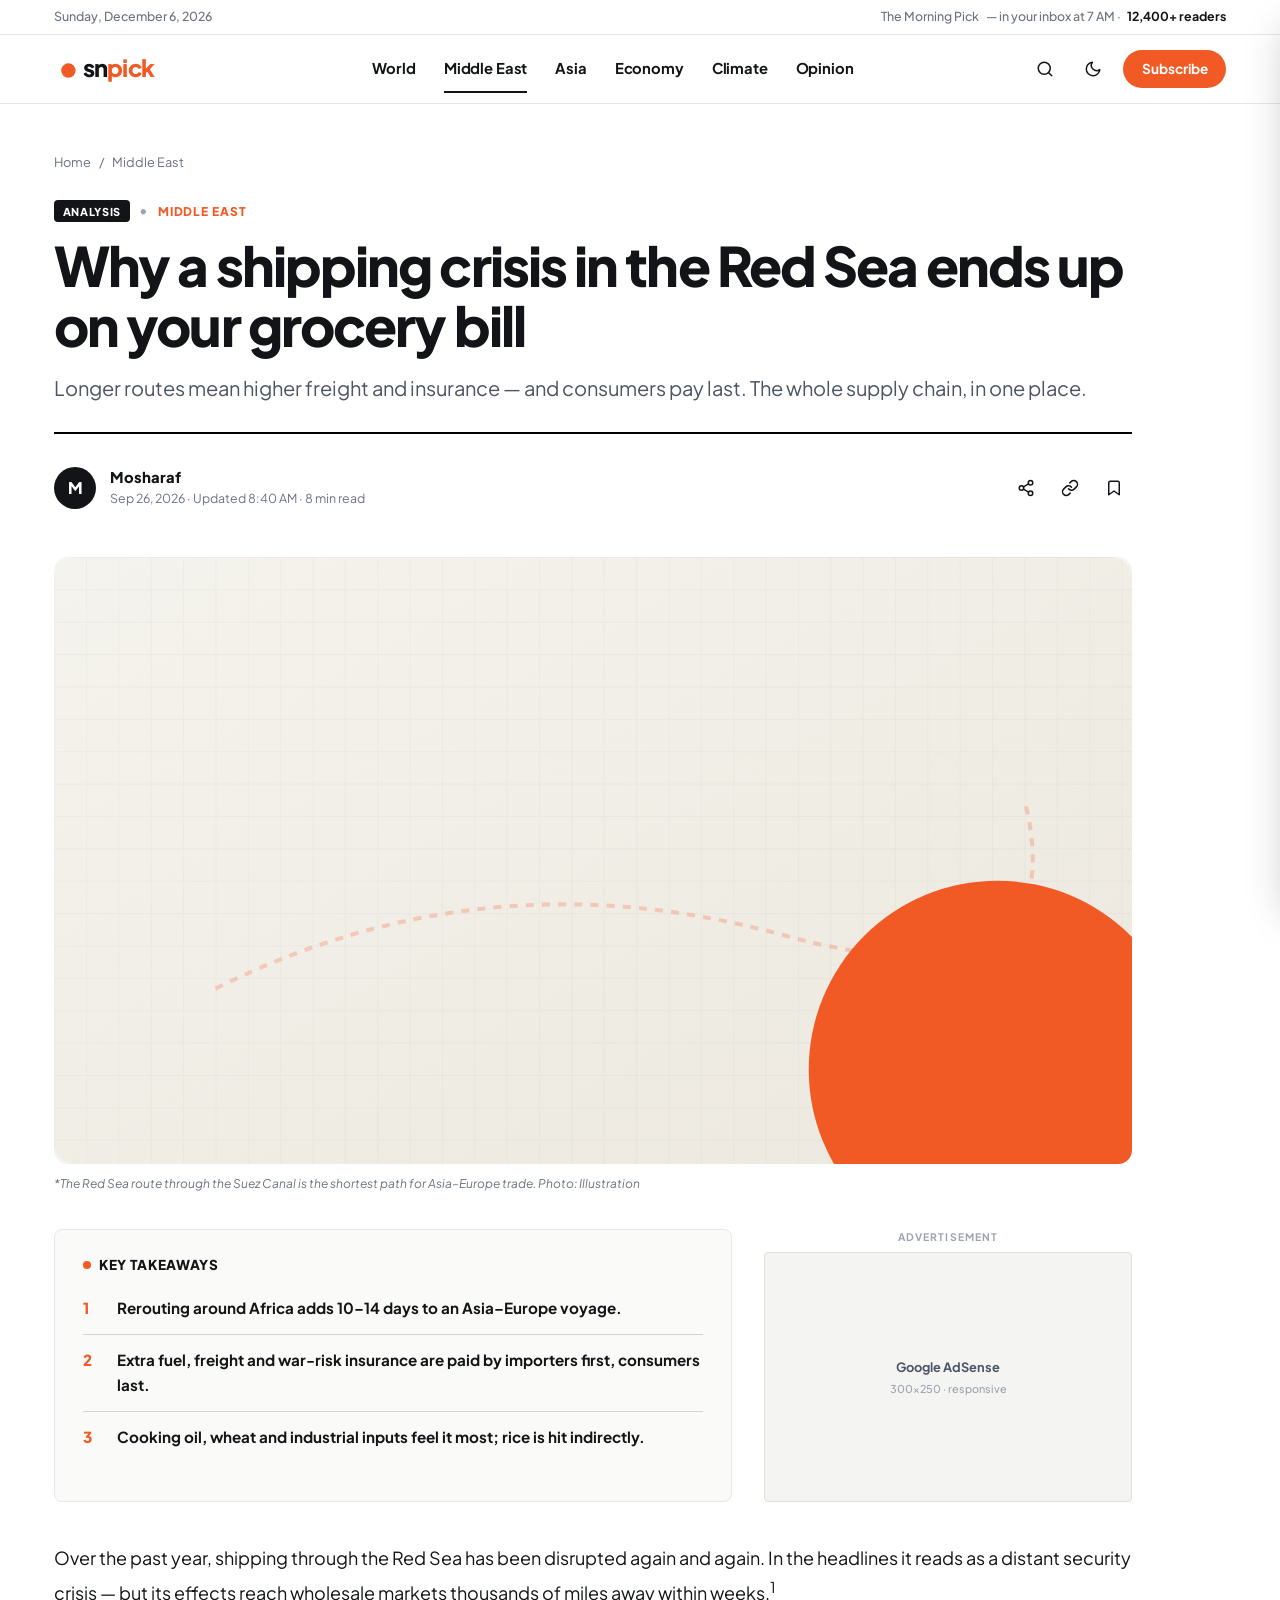
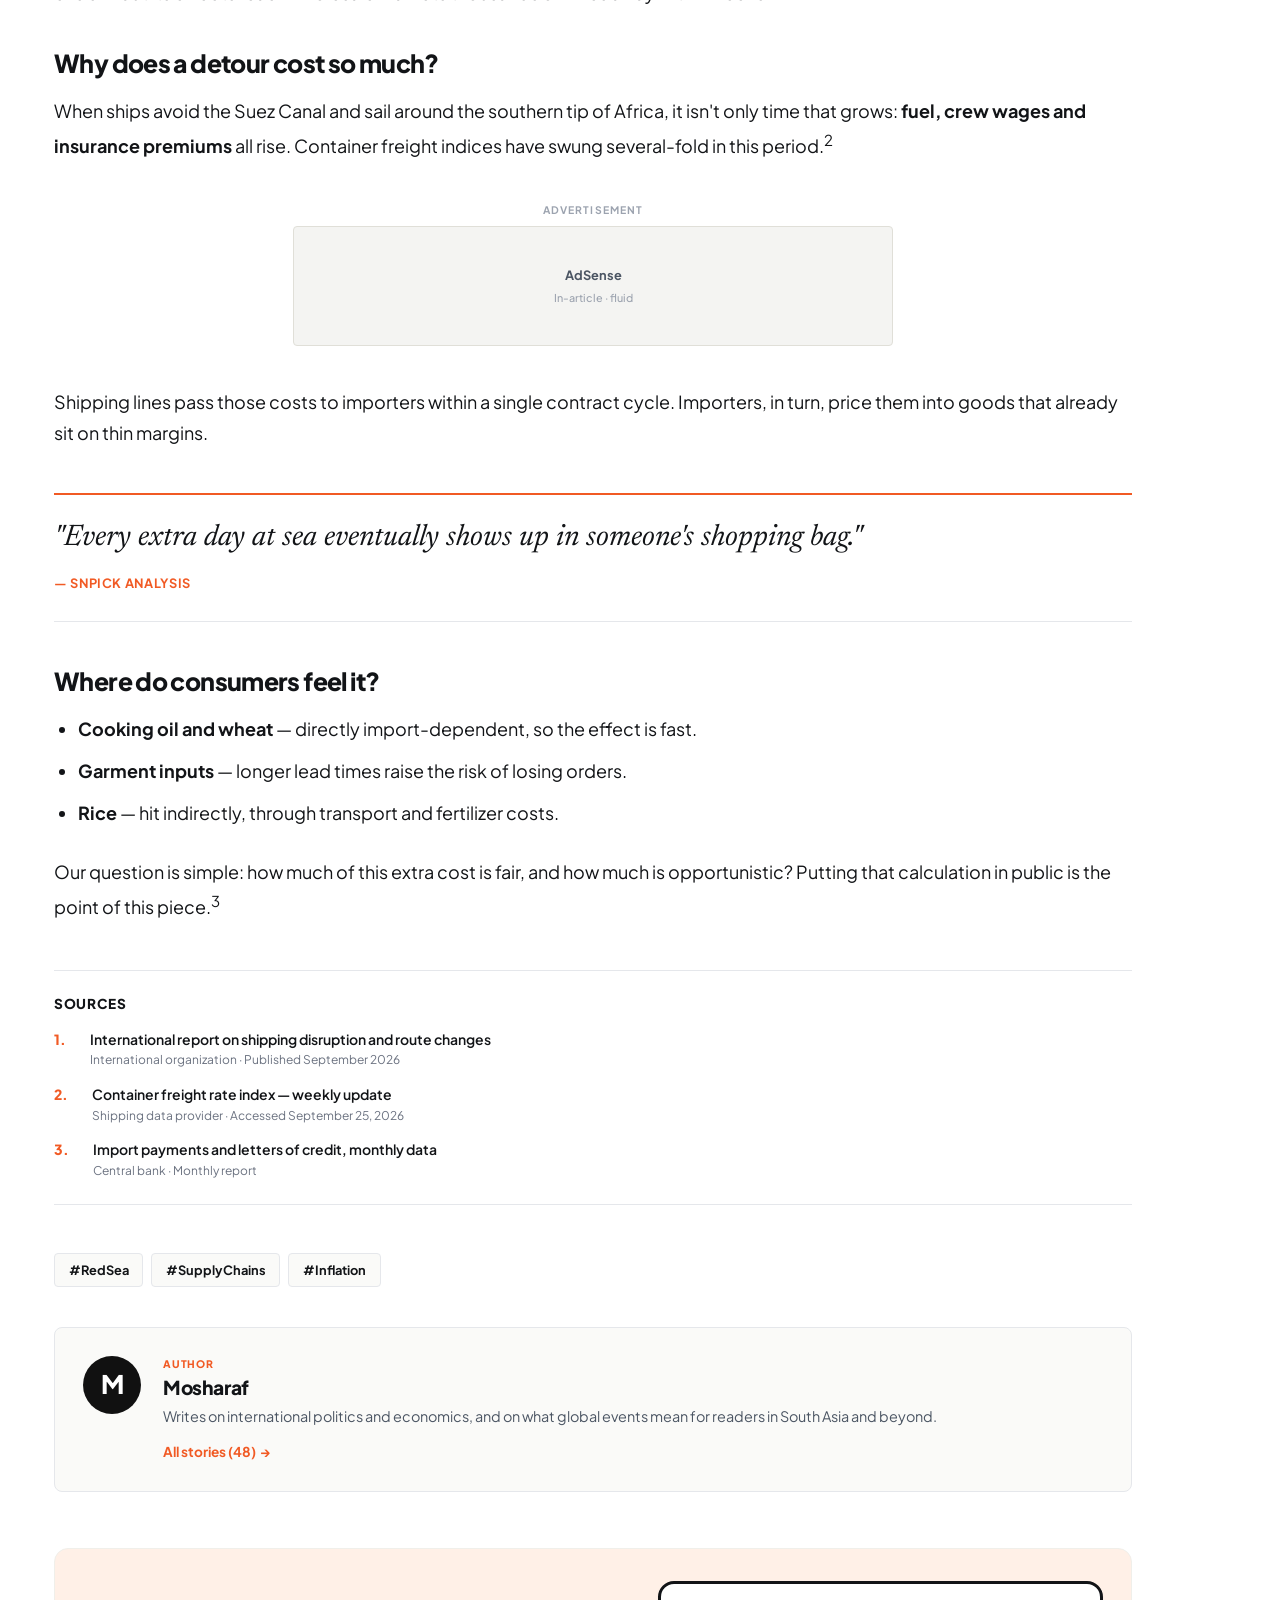
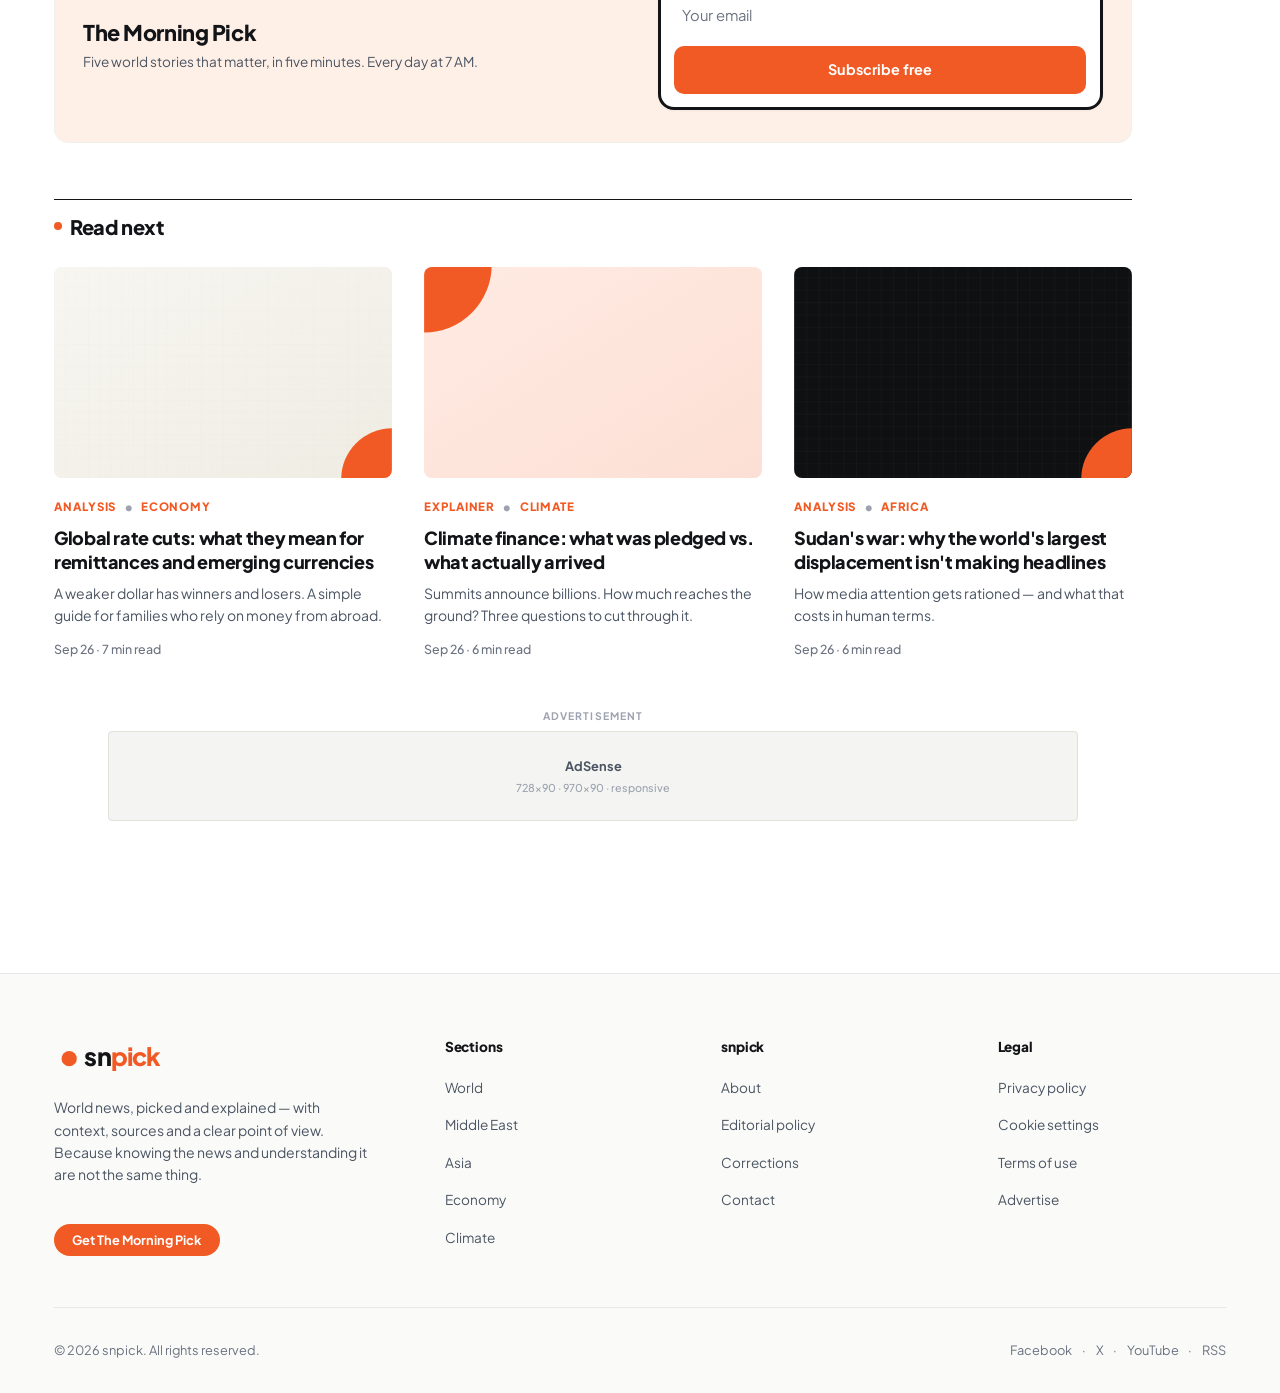
==== article.html @ 64265e15 "Expand image width to 1078px, set takeaways to 678px with side AdSense slot" ====
<!DOCTYPE html>
<html lang="en" data-theme="light">
<head>
  <meta charset="UTF-8">
  <meta name="viewport" content="width=device-width, initial-scale=1.0">
  <title>Why a shipping crisis in the Red Sea ends up on your grocery bill — snpick</title>
  <meta name="description" content="Longer routes mean higher freight and insurance — and consumers pay last. The whole supply chain, in one place.">
  <link rel="icon" type="image/svg+xml" href="assets/logo.svg">

  <!-- Core CSS -->
  <link rel="stylesheet" href="css/variables.css">
  <link rel="stylesheet" href="css/base.css">
  <link rel="stylesheet" href="css/components.css">
  <link rel="stylesheet" href="css/responsive.css">
</head>
<body>
  <a href="#mainArticleContent" class="skip-link">Skip to article content</a>

  <!-- Top Sticky Reading Progress Bar -->
  <div class="reading-progress-track">
    <div class="reading-progress-bar" id="readingProgressBar"></div>
  </div>

  <!-- Top Date & Newsletter Ticker Bar -->
  <div class="top-ticker-bar">
    <div class="container top-ticker-inner">
      <div class="top-ticker-date" id="currentDateText">Saturday, September 26, 2026</div>
      <div class="top-ticker-newsletter">
        <span>The Morning Pick</span> — in your inbox at 7 AM · <strong>12,400+ readers</strong>
      </div>
    </div>
  </div>

  <!-- Main Site Header -->
  <header class="site-header">
    <div class="container nav-container">
      <a href="index.html" class="header-brand" aria-label="snpick homepage">
        <svg viewBox="0 0 280 70" role="img" aria-hidden="true">
          <circle cx="28" cy="38" r="14" fill="#F15A24" />
          <text x="56" y="51" font-family="'Plus Jakarta Sans', system-ui, sans-serif" font-weight="900" font-size="46" letter-spacing="-1.5px" fill="currentColor">sn<tspan fill="#F15A24">pick</tspan></text>
        </svg>
      </a>

      <!-- Desktop Navigation Links -->
      <nav class="header-nav" aria-label="Primary navigation">
        <a href="category.html" class="nav-link">World</a>
        <a href="category.html" class="nav-link active">Middle East</a>
        <a href="category.html" class="nav-link">Asia</a>
        <a href="category.html" class="nav-link">Economy</a>
        <a href="category.html" class="nav-link">Climate</a>
        <a href="category.html" class="nav-link">Opinion</a>
      </nav>

      <!-- Action Buttons -->
      <div class="header-actions">
        <button type="button" class="btn-icon search-open-btn" aria-label="Search stories" title="Search stories (Ctrl+K)">
          <svg viewBox="0 0 24 24" fill="none" stroke="currentColor" stroke-width="2" stroke-linecap="round" stroke-linejoin="round">
            <circle cx="11" cy="11" r="8"></circle>
            <line x1="21" y1="21" x2="16.65" y2="16.65"></line>
          </svg>
        </button>

        <button type="button" class="btn-icon theme-toggle-btn" aria-label="Toggle theme" title="Toggle theme">
          <svg viewBox="0 0 24 24" fill="none" stroke="currentColor" stroke-width="2" stroke-linecap="round" stroke-linejoin="round">
            <path d="M21 12.79A9 9 0 1 1 11.21 3 7 7 0 0 0 21 12.79z"></path>
          </svg>
        </button>

        <a href="#newsletterSection" class="btn-subscribe-header">Subscribe</a>

        <button type="button" class="btn-icon mobile-menu-toggle" aria-label="Open navigation menu">
          <svg viewBox="0 0 24 24" fill="none" stroke="currentColor" stroke-width="2" stroke-linecap="round" stroke-linejoin="round">
            <line x1="3" y1="12" x2="21" y2="12"></line>
            <line x1="3" y1="6" x2="21" y2="6"></line>
            <line x1="3" y1="18" x2="21" y2="18"></line>
          </svg>
        </button>
      </div>
    </div>
  </header>

  <!-- Main Article Content -->
  <main id="mainArticleContent">
    <div class="container">
      <article class="article-reading-container">
        
        <!-- Breadcrumbs -->
        <nav class="article-breadcrumbs" aria-label="Breadcrumbs">
          <a href="index.html">Home</a>
          <span>/</span>
          <a href="category.html">Middle East</a>
        </nav>

        <!-- Category & Format Tag -->
        <div class="article-badge-row">
          <span class="badge-tag-pill">ANALYSIS</span>
          <span style="color: var(--text-faint); margin: 0 0.4rem;">•</span>
          <span class="badge-category" style="font-size: 0.75rem;">MIDDLE EAST</span>
        </div>

        <!-- Headline & Deck -->
        <h1 class="article-main-headline">
          Why a shipping crisis in the Red Sea ends up on your grocery bill
        </h1>
        <p class="article-deck">
          Longer routes mean higher freight and insurance — and consumers pay last. The whole supply chain, in one place.
        </p>

        <!-- Horizontal Line Above Author Bar -->
        <hr class="article-author-hr" style="border: none; border-top: 2px solid #000000; margin: 0 0 1rem 0; width: 100%;">

        <!-- Author Byline & Article Utilities -->
        <div class="article-author-bar" style="border-top: none; border-bottom: none;">
          <div class="author-profile-info">
            <div class="author-avatar" aria-hidden="true">M</div>
            <div class="author-text">
              <span class="author-name-bold">Mosharaf</span>
              <span class="article-date-meta">Sep 26, 2026 · Updated 8:40 AM · 8 min read</span>
            </div>
          </div>

          <div class="article-share-actions">
            <!-- Share Button -->
            <button type="button" class="btn-icon" id="shareArticleBtn" aria-label="Share article" title="Share article">
              <svg viewBox="0 0 24 24" fill="none" stroke="currentColor" stroke-width="2" stroke-linecap="round" stroke-linejoin="round">
                <circle cx="18" cy="5" r="3"></circle>
                <circle cx="6" cy="12" r="3"></circle>
                <circle cx="18" cy="19" r="3"></circle>
                <line x1="8.59" y1="13.51" x2="15.42" y2="17.49"></line>
                <line x1="15.41" y1="6.51" x2="8.59" y2="10.49"></line>
              </svg>
            </button>

            <!-- Link Button -->
            <button type="button" class="btn-icon" id="copyLinkBtn" aria-label="Copy article link" title="Copy link">
              <svg viewBox="0 0 24 24" fill="none" stroke="currentColor" stroke-width="2" stroke-linecap="round" stroke-linejoin="round">
                <path d="M10 13a5 5 0 0 0 7.54.54l3-3a5 5 0 0 0-7.07-7.07l-1.72 1.71"></path>
                <path d="M14 11a5 5 0 0 0-7.54-.54l-3 3a5 5 0 0 0 7.07 7.07l1.71-1.71"></path>
              </svg>
            </button>

            <!-- Bookmark Button -->
            <button type="button" class="btn-icon" id="bookmarkArticleBtn" aria-label="Bookmark article" title="Bookmark article">
              <svg viewBox="0 0 24 24" fill="none" stroke="currentColor" stroke-width="2" stroke-linecap="round" stroke-linejoin="round">
                <path d="M19 21l-7-5-7 5V5a2 2 0 0 1 2-2h10a2 2 0 0 1 2 2z"></path>
              </svg>
            </button>
          </div>
        </div>

        <!-- Hero Featured Media Graphic -->
        <figure class="article-featured-media" style="width: 1078px; max-width: 100%;">
          <img src="assets/images/thumb-red-sea.svg" alt="Illustration showing the Red Sea shipping route detour around Africa" width="1078" height="606">
        </figure>
        <figcaption class="article-media-caption">
          *The Red Sea route through the Suez Canal is the shortest path for Asia–Europe trade. Photo: Illustration
        </figcaption>

        <!-- Key Takeaways & Google AdSense Slot Grid -->
        <div class="takeaways-ad-row" style="display: flex; gap: 2rem; align-items: stretch; margin-bottom: 2.5rem; width: 100%; max-width: 1078px;">
          <!-- Key Takeaways Callout Box -->
          <aside class="takeaways-callout" style="width: 678px; max-width: 100%; flex-shrink: 0; margin-bottom: 0;" aria-label="Key takeaways">
            <div class="takeaways-title">
              <span class="orange-dot"></span>
              <span>Key takeaways</span>
            </div>
            <ol class="takeaways-list">
              <li class="takeaways-item" style="border-bottom: 1px solid lightgray; padding-bottom: 0.85rem;">
                <span class="takeaways-num">1</span>
                <span><strong>Rerouting around Africa adds 10–14 days to an Asia–Europe voyage.</strong></span>
              </li>
              <li class="takeaways-item" style="border-bottom: 1px solid lightgray; padding-bottom: 0.85rem;">
                <span class="takeaways-num">2</span>
                <span><strong>Extra fuel, freight and war-risk insurance are paid by importers first, consumers last.</strong></span>
              </li>
              <li class="takeaways-item">
                <span class="takeaways-num">3</span>
                <span><strong>Cooking oil, wheat and industrial inputs feel it most; rice is hit indirectly.</strong></span>
              </li>
            </ol>
          </aside>

          <!-- Google AdSense Ad Slot -->
          <div class="ad-slot-container takeaways-side-ad" style="flex: 1; min-width: 280px; margin: 0;" aria-label="Advertisement">
            <span class="ad-label">Advertisement</span>
            <div class="ad-slot-box" style="width: 100%; height: 100%; min-height: 250px;">
              <span class="ad-network">Google AdSense</span>
              <span class="ad-dims">300×250 · responsive</span>
            </div>
          </div>
        </div>

        <!-- Article Rich Body Text -->
        <div class="article-body-content">
          <p>
            Over the past year, shipping through the Red Sea has been disrupted again and again. In the headlines it reads as a distant security crisis — but its effects reach wholesale markets thousands of miles away within weeks.<sup>1</sup>
          </p>

          <h3>Why does a detour cost so much?</h3>
          <p>
            When ships avoid the Suez Canal and sail around the southern tip of Africa, it isn't only time that grows: <strong>fuel, crew wages and insurance premiums</strong> all rise. Container freight indices have swung several-fold in this period.<sup>2</sup>
          </p>

          <!-- In-Article Fluid Ad Slot -->
          <div class="ad-slot-container" style="margin: 2.5rem 0;">
            <span class="ad-label">Advertisement</span>
            <div class="ad-slot-box" style="width: 100%; height: 120px; max-width: 600px;">
              <span class="ad-network">AdSense</span>
              <span class="ad-dims">In-article · fluid</span>
            </div>
          </div>

          <p>
            Shipping lines pass those costs to importers within a single contract cycle. Importers, in turn, price them into goods that already sit on thin margins.
          </p>

          <!-- Editorial Pull Quote -->
          <figure class="article-pullquote">
            <blockquote>
              "Every extra day at sea eventually shows up in someone's shopping bag."
            </blockquote>
            <figcaption>
              <cite>— snpick analysis</cite>
            </figcaption>
          </figure>

          <h3>Where do consumers feel it?</h3>
          <ul style="margin-bottom: 1.75rem; padding-left: 1.5rem; display: flex; flex-direction: column; gap: 0.65rem;">
            <li><strong>Cooking oil and wheat</strong> — directly import-dependent, so the effect is fast.</li>
            <li><strong>Garment inputs</strong> — longer lead times raise the risk of losing orders.</li>
            <li><strong>Rice</strong> — hit indirectly, through transport and fertilizer costs.</li>
          </ul>

          <p>
            Our question is simple: how much of this extra cost is fair, and how much is opportunistic? Putting that calculation in public is the point of this piece.<sup>3</sup>
          </p>
        </div>

        <!-- Sources Cited Box -->
        <section class="article-sources-box" aria-labelledby="sourcesBoxTitle">
          <h4 id="sourcesBoxTitle" class="sources-box-title">Sources</h4>
          <ol class="sources-list" style="list-style: none; padding-left: 0;">
            <li class="source-item" style="display: flex; align-items: flex-start; gap: 24px;">
              <span class="source-num" style="color: var(--brand-orange); font-weight: 800; flex-shrink: 0;">1.</span>
              <div class="source-content" style="flex: 1;">
                International report on shipping disruption and route changes
                <small style="display: block; font-size: 0.75rem; color: var(--text-muted); font-weight: 400;">International organization · Published September 2026</small>
              </div>
            </li>
            <li class="source-item" style="display: flex; align-items: flex-start; gap: 24px;">
              <span class="source-num" style="color: var(--brand-orange); font-weight: 800; flex-shrink: 0;">2.</span>
              <div class="source-content" style="flex: 1;">
                Container freight rate index — weekly update
                <small style="display: block; font-size: 0.75rem; color: var(--text-muted); font-weight: 400;">Shipping data provider · Accessed September 25, 2026</small>
              </div>
            </li>
            <li class="source-item" style="display: flex; align-items: flex-start; gap: 24px;">
              <span class="source-num" style="color: var(--brand-orange); font-weight: 800; flex-shrink: 0;">3.</span>
              <div class="source-content" style="flex: 1;">
                Import payments and letters of credit, monthly data
                <small style="display: block; font-size: 0.75rem; color: var(--text-muted); font-weight: 400;">Central bank · Monthly report</small>
              </div>
            </li>
          </ol>
        </section>

        <!-- Topic Tags -->
        <div class="article-tags-wrap">
          <a href="category.html" class="tag-pill-btn">#RedSea</a>
          <a href="category.html" class="tag-pill-btn">#SupplyChains</a>
          <a href="category.html" class="tag-pill-btn">#Inflation</a>
        </div>

        <!-- Author Biography Card -->
        <section class="author-bio-card" aria-label="About the author">
          <div class="author-bio-avatar" aria-hidden="true">M</div>
          <div>
            <span class="author-bio-badge">AUTHOR</span>
            <h4 class="author-bio-name">Mosharaf</h4>
            <p class="author-bio-text">
              Writes on international politics and economics, and on what global events mean for readers in South Asia and beyond.
            </p>
            <a href="about.html" class="author-bio-link">
              <span>All stories (48)</span>
              <span aria-hidden="true">&rarr;</span>
            </a>
          </div>
        </section>

        <!-- Embedded Compact Newsletter Box -->
        <section class="newsletter-banner" style="margin: 2.5rem 0; padding: 2rem 1.75rem;" aria-labelledby="articleNewsletterTitle">
          <div class="newsletter-grid">
            <div>
              <h3 id="articleNewsletterTitle" style="font-size: 1.35rem; font-weight: 800; margin-bottom: 0.35rem;">
                The Morning Pick
              </h3>
              <p style="font-size: 0.85rem; color: var(--text-secondary); margin: 0;">
                Five world stories that matter, in five minutes. Every day at 7 AM.
              </p>
            </div>
            <div>
              <form class="newsletter-form" novalidate>
                <div class="newsletter-input-group">
                  <label for="articleEmailInput" class="sr-only">Your email</label>
                  <input type="email" id="articleEmailInput" class="newsletter-input" placeholder="Your email" required autocomplete="email">
                  <button type="submit" class="btn-newsletter-submit">Subscribe free</button>
                </div>
              </form>
            </div>
          </div>
        </section>

        <!-- "Read next" 3-Column Recommendations -->
        <section style="margin-top: 3.5rem;" aria-labelledby="readNextTitle">
          <div class="section-heading-bar">
            <div class="section-title-wrap">
              <span class="orange-dot"></span>
              <h2 id="readNextTitle" class="section-title">Read next</h2>
            </div>
          </div>

          <div class="cards-grid-3">
            <article class="article-card">
              <a href="article.html" class="card-media">
                <img src="assets/images/thumb-economy.svg" alt="Global rate cuts graphic" width="600" height="380" loading="lazy">
              </a>
              <div class="badge-category card-category-badge">
                <span>ANALYSIS</span>
                <span class="dot-separator">•</span>
                <span>ECONOMY</span>
              </div>
              <h3 class="card-title">
                <a href="article.html">Global rate cuts: what they mean for remittances and emerging currencies</a>
              </h3>
              <p class="card-excerpt">
                A weaker dollar has winners and losers. A simple guide for families who rely on money from abroad.
              </p>
              <div class="card-meta-line">Sep 26 · 7 min read</div>
            </article>

            <article class="article-card">
              <a href="article.html" class="card-media">
                <img src="assets/images/thumb-climate.svg" alt="Climate finance graphic" width="600" height="380" loading="lazy">
              </a>
              <div class="badge-category card-category-badge">
                <span>EXPLAINER</span>
                <span class="dot-separator">•</span>
                <span>CLIMATE</span>
              </div>
              <h3 class="card-title">
                <a href="article.html">Climate finance: what was pledged vs. what actually arrived</a>
              </h3>
              <p class="card-excerpt">
                Summits announce billions. How much reaches the ground? Three questions to cut through it.
              </p>
              <div class="card-meta-line">Sep 26 · 6 min read</div>
            </article>

            <article class="article-card">
              <a href="article.html" class="card-media">
                <img src="assets/images/thumb-dark.svg" alt="Sudan displacement graphic" width="600" height="380" loading="lazy">
              </a>
              <div class="badge-category card-category-badge">
                <span>ANALYSIS</span>
                <span class="dot-separator">•</span>
                <span>AFRICA</span>
              </div>
              <h3 class="card-title">
                <a href="article.html">Sudan's war: why the world's largest displacement isn't making headlines</a>
              </h3>
              <p class="card-excerpt">
                How media attention gets rationed — and what that costs in human terms.
              </p>
              <div class="card-meta-line">Sep 26 · 6 min read</div>
            </article>
          </div>
        </section>

        <!-- Bottom Leaderboard Ad -->
        <aside class="ad-slot-container" style="margin-top: 3rem;" aria-label="Sponsor banner">
          <span class="ad-label">Advertisement</span>
          <div class="ad-slot-box ad-leaderboard">
            <span class="ad-network">AdSense</span>
            <span class="ad-dims">728×90 · 970×90 · responsive</span>
          </div>
        </aside>

      </article>
    </div>
  </main>

  <!-- Global Footer -->
  <footer class="site-footer">
    <div class="container">
      <div class="footer-top-grid">
        <div class="footer-brand-col">
          <a href="index.html" class="footer-brand-logo" aria-label="snpick footer home">
            <svg viewBox="0 0 280 70" role="img" aria-hidden="true">
              <circle cx="28" cy="38" r="14" fill="#F15A24" />
              <text x="56" y="51" font-family="'Plus Jakarta Sans', system-ui, sans-serif" font-weight="900" font-size="46" letter-spacing="-1.5px" fill="currentColor">sn<tspan fill="#F15A24">pick</tspan></text>
            </svg>
          </a>
          <p class="footer-tagline">
            World news, picked and explained — with context, sources and a clear point of view. Because knowing the news and understanding it are not the same thing.
          </p>
          <div>
            <a href="about.html" class="btn-primary-pill" style="font-size: 0.8rem; padding: 0.5rem 1.15rem;">Get The Morning Pick</a>
          </div>
        </div>

        <div class="footer-nav-col">
          <h4 class="footer-col-title">Sections</h4>
          <ul class="footer-links-list">
            <li><a href="category.html" class="footer-link">World</a></li>
            <li><a href="category.html" class="footer-link">Middle East</a></li>
            <li><a href="category.html" class="footer-link">Asia</a></li>
            <li><a href="category.html" class="footer-link">Economy</a></li>
            <li><a href="category.html" class="footer-link">Climate</a></li>
          </ul>
        </div>

        <div class="footer-nav-col">
          <h4 class="footer-col-title">snpick</h4>
          <ul class="footer-links-list">
            <li><a href="about.html" class="footer-link">About</a></li>
            <li><a href="about.html#editorial-policy" class="footer-link">Editorial policy</a></li>
            <li><a href="about.html#corrections" class="footer-link">Corrections</a></li>
            <li><a href="about.html#contact" class="footer-link">Contact</a></li>
          </ul>
        </div>

        <div class="footer-nav-col">
          <h4 class="footer-col-title">Legal</h4>
          <ul class="footer-links-list">
            <li><a href="#" class="footer-link">Privacy policy</a></li>
            <li><a href="#" class="footer-link">Cookie settings</a></li>
            <li><a href="#" class="footer-link">Terms of use</a></li>
            <li><a href="#" class="footer-link">Advertise</a></li>
          </ul>
        </div>
      </div>

      <div class="footer-bottom-bar">
        <div>&copy; 2026 snpick. All rights reserved.</div>
        <div class="footer-social-links">
          <a href="#" class="footer-social-link">Facebook</a>
          <span>·</span>
          <a href="#" class="footer-social-link">X</a>
          <span>·</span>
          <a href="#" class="footer-social-link">YouTube</a>
          <span>·</span>
          <a href="#" class="footer-social-link">RSS</a>
        </div>
      </div>
    </div>
  </footer>

  <!-- Mobile Off-Canvas Drawer -->
  <div class="mobile-drawer-overlay" id="drawerOverlay" aria-hidden="true"></div>
  <aside class="mobile-drawer" id="mobileDrawer" aria-label="Mobile navigation drawer">
    <div class="mobile-drawer-header">
      <div class="mobile-drawer-brand">
        <svg viewBox="0 0 280 70" role="img" aria-hidden="true">
          <circle cx="28" cy="38" r="14" fill="#F15A24" />
          <text x="56" y="51" font-family="'Plus Jakarta Sans', system-ui, sans-serif" font-weight="900" font-size="46" letter-spacing="-1.5px" fill="currentColor">sn<tspan fill="#F15A24">pick</tspan></text>
        </svg>
      </div>
      <button type="button" class="btn-icon" id="closeDrawerBtn" aria-label="Close menu">
        <svg viewBox="0 0 24 24" fill="none" stroke="currentColor" stroke-width="2">
          <line x1="18" y1="6" x2="6" y2="18"></line>
          <line x1="6" y1="6" x2="18" y2="18"></line>
        </svg>
      </button>
    </div>

    <ul class="mobile-nav-list">
      <li><a href="index.html" class="mobile-nav-link">Home</a></li>
      <li><a href="category.html" class="mobile-nav-link">World</a></li>
      <li><a href="category.html" class="mobile-nav-link active">Middle East</a></li>
      <li><a href="category.html" class="mobile-nav-link">Asia</a></li>
      <li><a href="category.html" class="mobile-nav-link">Economy</a></li>
      <li><a href="category.html" class="mobile-nav-link">Climate</a></li>
      <li><a href="category.html" class="mobile-nav-link">Opinion</a></li>
      <li><a href="about.html" class="mobile-nav-link">About & Mission</a></li>
    </ul>

    <div class="mobile-drawer-footer">
      <button type="button" class="mobile-theme-btn theme-toggle-btn">
        <span>Appearance</span>
        <span class="mobile-theme-label">Dark Mode</span>
      </button>
    </div>
  </aside>

  <!-- Live Search Dialog -->
  <dialog id="searchModal" class="search-modal" closedby="any" aria-labelledby="searchModalLabel">
    <div class="search-dialog-inner">
      <div class="search-input-header">
        <svg viewBox="0 0 24 24" width="20" height="20" fill="none" stroke="currentColor" stroke-width="2" stroke-linecap="round" stroke-linejoin="round">
          <circle cx="11" cy="11" r="8"></circle>
          <line x1="21" y1="21" x2="16.65" y2="16.65"></line>
        </svg>
        <label for="searchModalInput" id="searchModalLabel" class="sr-only">Search stories</label>
        <input type="search" id="searchModalInput" class="search-modal-input" placeholder="Search stories, topics, keywords..." autocomplete="off">
        <button type="button" class="btn-close-modal" id="closeSearchBtn" aria-label="Close search">
          <svg viewBox="0 0 24 24" width="20" height="20" fill="none" stroke="currentColor" stroke-width="2">
            <line x1="18" y1="6" x2="6" y2="18"></line>
            <line x1="6" y1="6" x2="18" y2="18"></line>
          </svg>
        </button>
      </div>

      <ul class="search-results-list" id="searchResultsList"></ul>

      <div class="search-dialog-footer">
        <span>Press <kbd class="kbd-shortcut">ESC</kbd> to close</span>
        <span>Instant keyword search</span>
      </div>
    </div>
  </dialog>

  <!-- Floating Toast Notification -->
  <div id="appToast" class="app-toast" role="status" aria-live="polite"></div>

  <!-- JavaScript Modules -->
  <script src="js/data.js"></script>
  <script src="js/theme.js"></script>
  <script src="js/search.js"></script>
  <script src="js/main.js"></script>
  <script src="js/article.js"></script>
</body>
</html>
---- css/variables.css ----
/* ==========================================================================
   snpick Design Tokens & Theme Variables
   Supports Light & Dark Modes with persistent user switching
   ========================================================================== */

@import url('https://fonts.googleapis.com/css2?family=Newsreader:ital,opsz,wght@0,6..72,400..800;1,6..72,400..700&family=Plus+Jakarta+Sans:wght@400;500;600;700;800&family=JetBrains+Mono:wght@400;500&display=swap');

:root {
  /* Brand Core Colors */
  --brand-orange: #F15A24;
  --brand-orange-hover: #D94614;
  --brand-orange-subtle: #FFF0E8;
  --brand-orange-tint: rgba(241, 90, 36, 0.12);

  /* Light Theme (Default: Editorial Clean Paper) */
  --bg-page: #FFFFFF;
  --bg-surface: #FAFAF8;
  --bg-surface-elevated: #FFFFFF;
  --bg-subtle: #F3F4F6;
  --bg-newsletter: #FFF0E7;
  --bg-ad: #F4F4F2;
  
  --text-primary: #121417;
  --text-secondary: #4B5563;
  --text-muted: #6B7280;
  --text-faint: #9CA3AF;
  
  --border-light: #E5E7EB;
  --border-subtle: #F0EFEA;
  --border-strong: #121417;
  --border-ad: #E0DFD8;

  --accent-dot: #F15A24;
  --code-bg: #F3F4F6;

  /* Typography */
  --font-editorial: 'Newsreader', Georgia, 'Times New Roman', serif;
  --font-sans: 'Plus Jakarta Sans', system-ui, -apple-system, BlinkMacSystemFont, 'Segoe UI', Roboto, sans-serif;
  --font-mono: 'JetBrains Mono', Consolas, Monaco, monospace;

  /* Layout & Geometry */
  --container-width: 1220px;
  --radius-sm: 4px;
  --radius-md: 8px;
  --radius-lg: 14px;
  --radius-xl: 20px;
  --radius-full: 9999px;

  /* Shadows */
  --shadow-subtle: 0 1px 3px rgba(0, 0, 0, 0.04);
  --shadow-card: 0 4px 12px rgba(0, 0, 0, 0.05);
  --shadow-modal: 0 20px 40px -8px rgba(0, 0, 0, 0.24);

  /* Transitions */
  --transition-fast: 150ms ease;
  --transition-base: 250ms cubic-bezier(0.16, 1, 0.3, 1);
  --transition-slow: 350ms cubic-bezier(0.16, 1, 0.3, 1);

  /* Browser Native Theme Hook */
  color-scheme: light dark;
}

/* System Dark Mode Fallback */
@media (prefers-color-scheme: dark) {
  :root:not([data-theme="light"]) {
    --bg-page: #0D0F12;
    --bg-surface: #14171D;
    --bg-surface-elevated: #1B1E26;
    --bg-subtle: #212530;
    --bg-newsletter: #241611;
    --bg-ad: #181B22;

    --text-primary: #F3F4F6;
    --text-secondary: #9CA3AF;
    --text-muted: #818896;
    --text-faint: #5D6370;

    --border-light: #262B36;
    --border-subtle: #1C2028;
    --border-strong: #E5E7EB;
    --border-ad: #272C38;
    
    --brand-orange-subtle: #2B1812;
    --brand-orange-tint: rgba(241, 90, 36, 0.22);
    --shadow-subtle: 0 1px 3px rgba(0, 0, 0, 0.3);
    --shadow-card: 0 4px 14px rgba(0, 0, 0, 0.4);
    --shadow-modal: 0 20px 45px -8px rgba(0, 0, 0, 0.7);
  }
}

/* Explicit Dark Theme (User Toggle) */
[data-theme="dark"] {
  --bg-page: #0D0F12;
  --bg-surface: #14171D;
  --bg-surface-elevated: #1B1E26;
  --bg-subtle: #212530;
  --bg-newsletter: #241611;
  --bg-ad: #181B22;

  --text-primary: #F3F4F6;
  --text-secondary: #9CA3AF;
  --text-muted: #818896;
  --text-faint: #5D6370;

  --border-light: #262B36;
  --border-subtle: #1C2028;
  --border-strong: #E5E7EB;
  --border-ad: #272C38;
  
  --brand-orange-subtle: #2B1812;
  --brand-orange-tint: rgba(241, 90, 36, 0.22);
  --shadow-subtle: 0 1px 3px rgba(0, 0, 0, 0.3);
  --shadow-card: 0 4px 14px rgba(0, 0, 0, 0.4);
  --shadow-modal: 0 20px 45px -8px rgba(0, 0, 0, 0.7);
}

/* Explicit Light Theme (User Toggle) */
[data-theme="light"] {
  --bg-page: #FFFFFF;
  --bg-surface: #FAFAF8;
  --bg-surface-elevated: #FFFFFF;
  --bg-subtle: #F3F4F6;
  --bg-newsletter: #FFF0E7;
  --bg-ad: #F4F4F2;
  
  --text-primary: #121417;
  --text-secondary: #4B5563;
  --text-muted: #6B7280;
  --text-faint: #9CA3AF;
  
  --border-light: #E5E7EB;
  --border-subtle: #F0EFEA;
  --border-strong: #121417;
  --border-ad: #E0DFD8;

  --brand-orange-subtle: #FFF0E8;
  --brand-orange-tint: rgba(241, 90, 36, 0.12);
  --shadow-subtle: 0 1px 3px rgba(0, 0, 0, 0.04);
  --shadow-card: 0 4px 12px rgba(0, 0, 0, 0.05);
  --shadow-modal: 0 20px 40px -8px rgba(0, 0, 0, 0.24);
}
---- css/base.css ----
/* ==========================================================================
   snpick Base Styles & Editorial Typography
   ========================================================================== */

*,
*::before,
*::after {
  box-sizing: border-box;
  margin: 0;
  padding: 0;
}

html {
  font-size: 16px;
  scroll-behavior: smooth;
  -webkit-text-size-adjust: 100%;
}

body {
  font-family: var(--font-sans);
  background-color: var(--bg-page);
  color: var(--text-primary);
  line-height: 1.6;
  -webkit-font-smoothing: antialiased;
  -moz-osx-font-smoothing: grayscale;
  transition: background-color var(--transition-base), color var(--transition-base);
  min-height: 100vh;
  display: flex;
  flex-direction: column;
}

main {
  flex: 1 0 auto;
}

/* Accessibility: Skip Navigation Link */
.skip-link {
  position: absolute;
  top: -100px;
  left: 1rem;
  background: var(--brand-orange);
  color: #FFFFFF;
  padding: 0.5rem 1rem;
  font-size: 0.875rem;
  font-weight: 600;
  border-radius: var(--radius-sm);
  z-index: 1000;
  transition: top var(--transition-fast);
  text-decoration: none;
}

.skip-link:focus {
  top: 1rem;
}

/* Text Selection */
::selection {
  background: var(--brand-orange);
  color: #FFFFFF;
}

/* Typography Hierarchy */
h1,
h2,
h3,
h4,
h5,
h6 {
  font-family: var(--font-sans);
  font-weight: 700;
  line-height: 1.25;
  color: var(--text-primary);
  letter-spacing: -0.02em;
}

.headline-editorial {
  font-family: var(--font-sans);
  font-weight: 800;
  letter-spacing: -0.03em;
  line-height: 1.15;
}

.story-lead-title {
  font-size: clamp(2rem, 3.2vw + 1rem, 3.1rem);
  font-weight: 800;
  letter-spacing: -0.035em;
  line-height: 1.12;
  color: var(--text-primary);
  margin-top: 0.75rem;
  margin-bottom: 0.85rem;
}

.story-lead-summary {
  font-size: 1.125rem;
  line-height: 1.65;
  color: var(--text-secondary);
  font-weight: 400;
  margin-bottom: 1.25rem;
}

p {
  margin-bottom: 1.25rem;
  color: var(--text-secondary);
}

p:last-child {
  margin-bottom: 0;
}

a {
  color: inherit;
  text-decoration: none;
  transition: color var(--transition-fast), opacity var(--transition-fast);
}

a:hover {
  color: var(--brand-orange);
}

img,
svg {
  display: block;
  max-width: 100%;
  height: auto;
}

button,
input,
textarea,
select {
  font: inherit;
  color: inherit;
  border: none;
  background: none;
  outline: none;
}

button {
  cursor: pointer;
}

/* Containers */
.container {
  width: 100%;
  max-width: var(--container-width);
  margin-left: auto;
  margin-right: auto;
  padding-left: 1.5rem;
  padding-right: 1.5rem;
}

/* Section Header Dividers (as seen in the design: orange dot + title) */
.section-heading-bar {
  display: flex;
  align-items: center;
  justify-content: space-between;
  padding-top: 0.85rem;
  border-top: 1.5px solid var(--border-strong);
  margin-bottom: 1.75rem;
}

.section-title-wrap {
  display: flex;
  align-items: center;
  gap: 0.5rem;
}

.section-title {
  font-size: 1.25rem;
  font-weight: 800;
  letter-spacing: -0.02em;
  color: var(--text-primary);
}

.orange-dot {
  display: inline-block;
  width: 8px;
  height: 8px;
  border-radius: 50%;
  background-color: var(--brand-orange);
}

.section-more-link {
  font-size: 0.85rem;
  font-weight: 700;
  color: var(--text-primary);
  display: inline-flex;
  align-items: center;
  gap: 0.35rem;
  transition: transform var(--transition-fast), color var(--transition-fast);
}

.section-more-link:hover {
  color: var(--brand-orange);
  transform: translateX(3px);
}

/* Category & Format Badges (e.g., ANALYSIS • MIDDLE EAST) */
.badge-category {
  display: inline-flex;
  align-items: center;
  gap: 0.45rem;
  font-size: 0.72rem;
  font-weight: 800;
  letter-spacing: 0.08em;
  text-transform: uppercase;
  color: var(--brand-orange);
}

.badge-category .dot-separator {
  color: var(--text-faint);
  font-size: 0.85rem;
}

.badge-tag-pill {
  display: inline-block;
  padding: 0.15rem 0.55rem;
  background-color: var(--text-primary);
  color: var(--bg-page);
  border-radius: var(--radius-sm);
  font-size: 0.68rem;
  font-weight: 800;
  letter-spacing: 0.06em;
  text-transform: uppercase;
}

/* Helper Utilities */
.sr-only {
  position: absolute;
  width: 1px;
  height: 1px;
  padding: 0;
  margin: -1px;
  overflow: hidden;
  clip: rect(0, 0, 0, 0);
  white-space: nowrap;
  border-width: 0;
}
---- css/components.css ----
/* ==========================================================================
   snpick Component Styles
   ========================================================================== */

/* --------------------------------------------------------------------------
   1. Top Reader Ticker Bar
   -------------------------------------------------------------------------- */
.top-ticker-bar {
  border-bottom: 1px solid var(--border-light);
  font-size: 0.775rem;
  color: var(--text-muted);
  background-color: var(--bg-page);
  padding: 0.45rem 0;
}

.top-ticker-inner {
  display: flex;
  align-items: center;
  justify-content: space-between;
  gap: 1rem;
}

.top-ticker-date {
  font-weight: 500;
}

.top-ticker-newsletter {
  font-weight: 500;
  display: flex;
  align-items: center;
  gap: 0.4rem;
}

.top-ticker-newsletter strong {
  color: var(--text-primary);
  font-weight: 700;
}

/* --------------------------------------------------------------------------
   2. Main Navigation Header
   -------------------------------------------------------------------------- */
.site-header {
  position: sticky;
  top: 0;
  z-index: 100;
  background-color: var(--bg-page);
  border-bottom: 1px solid var(--border-light);
  transition: background-color var(--transition-base), border-color var(--transition-base);
}

.nav-container {
  display: flex;
  align-items: center;
  justify-content: space-between;
  height: 68px;
}

.header-brand {
  display: flex;
  align-items: center;
  height: 38px;
  width: auto;
  color: var(--text-primary);
}

.header-brand svg {
  height: 36px;
  width: auto;
}

.header-nav {
  display: flex;
  align-items: center;
  gap: 1.75rem;
}

.nav-link {
  font-size: 0.925rem;
  font-weight: 700;
  color: var(--text-primary);
  position: relative;
  padding: 0.5rem 0;
  letter-spacing: -0.01em;
}

.nav-link:hover {
  color: var(--brand-orange);
}

.nav-link.active {
  color: var(--text-primary);
}

.nav-link.active::after {
  content: '';
  position: absolute;
  bottom: -4px;
  left: 0;
  width: 100%;
  height: 2px;
  background-color: var(--text-primary);
}

.header-actions {
  display: flex;
  align-items: center;
  gap: 0.75rem;
}

.btn-icon {
  display: inline-flex;
  align-items: center;
  justify-content: center;
  width: 36px;
  height: 36px;
  border-radius: 50%;
  color: var(--text-primary);
  transition: background-color var(--transition-fast), color var(--transition-fast);
}

.btn-icon:hover {
  background-color: var(--bg-subtle);
  color: var(--brand-orange);
}

.btn-icon svg {
  width: 18px;
  height: 18px;
  stroke-width: 2;
}

.btn-subscribe-header {
  background-color: var(--brand-orange);
  color: #FFFFFF;
  font-size: 0.85rem;
  font-weight: 700;
  padding: 0.5rem 1.15rem;
  border-radius: var(--radius-full);
  transition: background-color var(--transition-fast), transform var(--transition-fast);
}

.btn-subscribe-header:hover {
  background-color: var(--brand-orange-hover);
  transform: translateY(-1px);
}

.mobile-menu-toggle {
  display: none;
}

/* --------------------------------------------------------------------------
   3. "Today in 30 seconds" Ticker Box
   -------------------------------------------------------------------------- */
.today-summary-bar {
  margin: 1.5rem 0 1.25rem 0;
  background-color: var(--bg-surface);
  border: 1px solid var(--border-light);
  border-radius: var(--radius-md);
  padding: 0.85rem 1.25rem;
  display: flex;
  align-items: center;
  gap: 1.5rem;
}

.today-summary-badge {
  flex-shrink: 0;
  border-right: 1px solid var(--border-light);
  padding-right: 1.25rem;
}

.today-summary-title {
  font-size: 0.875rem;
  font-weight: 800;
  color: var(--text-primary);
  white-space: nowrap;
}

.today-summary-time {
  font-size: 0.7rem;
  color: var(--text-muted);
  display: block;
  margin-top: 0.15rem;
}

.today-summary-items {
  display: flex;
  align-items: center;
  gap: 1.75rem;
  list-style: none;
  overflow-x: auto;
  scrollbar-width: none;
}

.today-summary-items::-webkit-scrollbar {
  display: none;
}

.today-item {
  display: inline-flex;
  align-items: center;
  gap: 0.5rem;
  font-size: 0.825rem;
  font-weight: 600;
  color: var(--text-primary);
  white-space: nowrap;
}

.today-item:hover {
  color: var(--brand-orange);
}

/* --------------------------------------------------------------------------
   4. Advertising Placeholders (Standard IAB formats)
   -------------------------------------------------------------------------- */
.ad-slot-container {
  display: flex;
  flex-direction: column;
  align-items: center;
  justify-content: center;
  margin: 1.5rem 0;
  text-align: center;
}

.ad-label {
  font-size: 0.65rem;
  font-weight: 700;
  letter-spacing: 0.1em;
  text-transform: uppercase;
  color: var(--text-faint);
  margin-bottom: 0.4rem;
}

.ad-slot-box {
  background-color: var(--bg-ad);
  border: 1px solid var(--border-ad);
  border-radius: var(--radius-sm);
  display: flex;
  flex-direction: column;
  align-items: center;
  justify-content: center;
  color: var(--text-muted);
  font-size: 0.75rem;
  font-weight: 500;
  position: relative;
  overflow: hidden;
  transition: opacity var(--transition-fast);
}

.ad-slot-box:hover {
  opacity: 0.9;
}

.ad-slot-box .ad-network {
  font-weight: 700;
  font-size: 0.8rem;
  color: var(--text-secondary);
}

.ad-slot-box .ad-dims {
  font-size: 0.675rem;
  color: var(--text-faint);
  margin-top: 0.15rem;
}

.ad-leaderboard {
  width: 100%;
  max-width: 970px;
  height: 90px;
}

.ad-rectangle {
  width: 100%;
  max-width: 336px;
  height: 250px;
  margin-top: 1.5rem;
}

.ad-skyscraper {
  width: 100%;
  max-width: 300px;
  height: 600px;
}

/* --------------------------------------------------------------------------
   5. Lead Story & Most Read Section
   -------------------------------------------------------------------------- */
.lead-section-grid {
  display: grid;
  grid-template-columns: minmax(0, 1.85fr) minmax(0, 1.15fr);
  gap: 2.75rem;
  margin-top: 1.5rem;
  margin-bottom: 3.5rem;
}

.lead-story-card {
  display: flex;
  flex-direction: column;
}

.lead-story-figure {
  width: 100%;
  aspect-ratio: 16 / 9;
  border-radius: var(--radius-lg);
  overflow: hidden;
  margin-bottom: 1.5rem;
  background-color: var(--bg-subtle);
}

.lead-story-figure img,
.lead-story-figure svg {
  width: 100%;
  height: 100%;
  object-fit: cover;
  transition: transform var(--transition-slow);
}

.lead-story-card:hover .lead-story-figure img,
.lead-story-card:hover .lead-story-figure svg {
  transform: scale(1.02);
}

.story-meta-byline {
  display: flex;
  align-items: center;
  gap: 0.5rem;
  font-size: 0.8rem;
  font-weight: 600;
  color: var(--text-muted);
}

.story-meta-byline .author-name {
  color: var(--text-primary);
  font-weight: 700;
}

.story-meta-byline .meta-sep {
  color: var(--text-faint);
}

/* Most Read Sidebar */
.most-read-widget {
  display: flex;
  flex-direction: column;
}

.most-read-list {
  list-style: none;
  display: flex;
  flex-direction: column;
  gap: 1.25rem;
  margin-top: 1rem;
}

.most-read-item {
  display: grid;
  grid-template-columns: 24px 1fr;
  gap: 1rem;
  align-items: start;
}

.most-read-num {
  font-size: 1.35rem;
  font-weight: 800;
  color: var(--brand-orange);
  line-height: 1;
}

.most-read-content {
  display: flex;
  flex-direction: column;
  gap: 0.25rem;
}

.most-read-category {
  font-size: 0.675rem;
  font-weight: 800;
  letter-spacing: 0.08em;
  text-transform: uppercase;
  color: var(--brand-orange);
  line-height: 1.2;
}

.most-read-title {
  font-size: 0.95rem;
  font-weight: 700;
  line-height: 1.35;
  color: var(--text-primary);
  transition: color var(--transition-fast);
}

.most-read-item:hover .most-read-title {
  color: var(--brand-orange);
}

/* --------------------------------------------------------------------------
   6. Latest Analysis 3-Column Card Grid
   -------------------------------------------------------------------------- */
.analysis-section {
  margin-bottom: 3.5rem;
}

.cards-grid-3 {
  display: grid;
  grid-template-columns: repeat(3, minmax(0, 1fr));
  gap: 2rem;
}

.article-card {
  display: flex;
  flex-direction: column;
}

.card-media {
  width: 100%;
  aspect-ratio: 16 / 10;
  border-radius: var(--radius-md);
  overflow: hidden;
  background-color: var(--bg-subtle);
  margin-bottom: 1.15rem;
}

.card-media img,
.card-media svg {
  width: 100%;
  height: 100%;
  object-fit: cover;
  transition: transform var(--transition-slow);
}

.article-card:hover .card-media img,
.article-card:hover .card-media svg {
  transform: scale(1.03);
}

.card-category-badge {
  margin-bottom: 0.5rem;
}

.card-title {
  font-size: 1.125rem;
  font-weight: 800;
  line-height: 1.3;
  margin-bottom: 0.65rem;
  color: var(--text-primary);
  transition: color var(--transition-fast);
}

.article-card:hover .card-title {
  color: var(--brand-orange);
}

.card-excerpt {
  font-size: 0.875rem;
  line-height: 1.55;
  color: var(--text-secondary);
  margin-bottom: 0.85rem;
  display: -webkit-box;
  -webkit-line-clamp: 3;
  line-clamp: 3;
  -webkit-box-orient: vertical;
  overflow: hidden;
}

.card-meta-line {
  font-size: 0.775rem;
  font-weight: 500;
  color: var(--text-muted);
  margin-top: auto;
}

/* --------------------------------------------------------------------------
   7. "The Morning Pick" Newsletter Banner Box
   -------------------------------------------------------------------------- */
.newsletter-banner {
  background-color: var(--bg-newsletter);
  border-radius: var(--radius-lg);
  padding: 2.75rem 2.5rem;
  margin: 3.5rem 0;
  border: 1px solid var(--border-subtle);
  position: relative;
  overflow: hidden;
}

.newsletter-grid {
  display: grid;
  grid-template-columns: minmax(0, 1.2fr) minmax(0, 1fr);
  gap: 2.5rem;
  align-items: center;
}

.newsletter-subhead {
  display: inline-flex;
  align-items: center;
  gap: 0.4rem;
  font-size: 0.72rem;
  font-weight: 800;
  letter-spacing: 0.08em;
  text-transform: uppercase;
  color: var(--brand-orange);
  margin-bottom: 0.5rem;
}

.newsletter-headline {
  font-size: clamp(1.5rem, 2vw + 1rem, 2.1rem);
  font-weight: 800;
  letter-spacing: -0.03em;
  line-height: 1.15;
  color: var(--text-primary);
  margin-bottom: 0.75rem;
}

.newsletter-desc {
  font-size: 0.95rem;
  line-height: 1.55;
  color: var(--text-secondary);
}

.newsletter-form-col {
  display: flex;
  flex-direction: column;
  gap: 0.75rem;
}

.newsletter-input-group {
  display: flex;
  flex-direction: column;
  background-color: var(--bg-page);
  border: 3px solid var(--text-primary);
  border-radius: 16px;
  padding: 0.85rem;
  gap: 0.75rem;
  box-shadow: var(--shadow-subtle);
  transition: border-color var(--transition-fast), box-shadow var(--transition-fast);
}

.newsletter-input-group:focus-within {
  border-color: var(--brand-orange);
  box-shadow: 0 0 0 3px var(--brand-orange-tint);
}

.newsletter-input {
  width: 100%;
  font-size: 0.925rem;
  color: var(--text-primary);
  min-width: 0;
  padding: 0.4rem 0.5rem;
  background: transparent;
  border: none;
  outline: none;
}

.newsletter-input::placeholder {
  color: var(--text-muted);
}

.btn-newsletter-submit {
  width: 100%;
  background-color: var(--brand-orange);
  color: #FFFFFF;
  font-size: 0.9rem;
  font-weight: 700;
  padding: 0.75rem 1.5rem;
  border-radius: 10px;
  text-align: center;
  white-space: nowrap;
  transition: background-color var(--transition-fast), transform var(--transition-fast);
}

.btn-newsletter-submit:hover {
  background-color: var(--brand-orange-hover);
  transform: translateY(-1px);
}

.btn-newsletter-submit:active {
  transform: translateY(0);
}

.newsletter-perks {
  display: flex;
  align-items: center;
  gap: 1.25rem;
  font-size: 0.75rem;
  color: var(--text-muted);
}

.newsletter-perks span {
  display: inline-flex;
  align-items: center;
  gap: 0.35rem;
}

/* --------------------------------------------------------------------------
   8. Opinion Section Layout
   -------------------------------------------------------------------------- */
.opinion-section {
  margin-bottom: 4rem;
}

.opinion-grid {
  display: grid;
  grid-template-columns: minmax(0, 1.9fr) minmax(0, 1.1fr);
  gap: 3rem;
}

.opinion-cards-list {
  display: flex;
  flex-direction: column;
  gap: 2rem;
}

.opinion-card {
  display: grid;
  grid-template-columns: 210px 1fr;
  gap: 1.5rem;
  align-items: center;
}

.opinion-thumb {
  width: 100%;
  aspect-ratio: 16 / 10;
  border-radius: var(--radius-md);
  overflow: hidden;
  background-color: var(--bg-subtle);
}

.opinion-thumb img,
.opinion-thumb svg {
  width: 100%;
  height: 100%;
  object-fit: cover;
  transition: transform var(--transition-slow);
}

.opinion-card:hover .opinion-thumb img,
.opinion-card:hover .opinion-thumb svg {
  transform: scale(1.03);
}

.opinion-content {
  display: flex;
  flex-direction: column;
}

.opinion-title {
  font-size: 1.15rem;
  font-weight: 800;
  line-height: 1.3;
  margin-top: 0.35rem;
  margin-bottom: 0.5rem;
  color: var(--text-primary);
  transition: color var(--transition-fast);
}

.opinion-card:hover .opinion-title {
  color: var(--brand-orange);
}

.opinion-summary {
  font-size: 0.875rem;
  line-height: 1.5;
  color: var(--text-secondary);
  margin-bottom: 0.75rem;
}

/* --------------------------------------------------------------------------
   9. Article Reader Page Components (article.html)
   -------------------------------------------------------------------------- */
.article-reading-container {
  max-width: 1078px;
  margin: 1.5rem auto 4rem 0;
  padding: 1.5rem 0 4rem 0;
}

/* Reading Progress Bar (Fixed Top) */
.reading-progress-track {
  position: fixed;
  top: 0;
  left: 0;
  width: 100%;
  height: 3.5px;
  background: transparent;
  z-index: 1001;
}

.reading-progress-bar {
  height: 100%;
  width: 0%;
  background: var(--brand-orange);
  transition: width 50ms linear;
}

.article-breadcrumbs {
  display: flex;
  align-items: center;
  gap: 0.5rem;
  font-size: 0.8rem;
  color: var(--text-muted);
  margin-bottom: 1.5rem;
}

.article-breadcrumbs a:hover {
  color: var(--brand-orange);
}

.article-badge-row {
  margin-bottom: 0.85rem;
}

.article-main-headline {
  font-size: clamp(2.2rem, 4vw + 1rem, 3.4rem);
  font-weight: 800;
  letter-spacing: -0.035em;
  line-height: 1.1;
  color: var(--text-primary);
  margin-bottom: 1rem;
}

.article-deck {
  font-size: 1.25rem;
  line-height: 1.6;
  color: var(--text-secondary);
  margin-bottom: 1.75rem;
}

.article-author-hr {
  border: none;
  border-top: 2px solid #000000;
  margin: 0 0 1rem 0;
  width: 100%;
}

.article-author-bar {
  display: flex;
  align-items: center;
  justify-content: space-between;
  padding: 1rem 0;
  border-top: none;
  border-bottom: none;
  margin-bottom: 2rem;
}

.author-profile-info {
  display: flex;
  align-items: center;
  gap: 0.85rem;
}

.author-avatar {
  width: 42px;
  height: 42px;
  border-radius: 50%;
  overflow: hidden;
  background-color: var(--text-primary);
  display: flex;
  align-items: center;
  justify-content: center;
  color: var(--bg-page);
  font-weight: 800;
}

.author-text {
  display: flex;
  flex-direction: column;
}

.author-name-bold {
  font-size: 0.925rem;
  font-weight: 800;
  color: var(--text-primary);
}

.article-date-meta {
  font-size: 0.775rem;
  color: var(--text-muted);
}

.article-share-actions {
  display: flex;
  align-items: center;
  gap: 0.5rem;
}

.article-featured-media {
  width: 100%;
  max-width: 1078px;
  aspect-ratio: 16 / 9;
  border-radius: var(--radius-lg);
  overflow: hidden;
  margin-bottom: 0.65rem;
  background-color: var(--bg-subtle);
}

.article-featured-media img,
.article-featured-media svg {
  width: 100%;
  height: 100%;
  object-fit: cover;
}

.article-media-caption {
  font-size: 0.75rem;
  color: var(--text-muted);
  font-style: italic;
  margin-bottom: 2.25rem;
}

/* Key Takeaways Row & Google AdSense Ad Slot */
.takeaways-ad-row {
  display: flex;
  align-items: stretch;
  gap: 2rem;
  margin-bottom: 2.5rem;
  width: 100%;
  max-width: 1078px;
}

.takeaways-callout {
  width: 678px;
  max-width: 100%;
  flex-shrink: 0;
  background-color: var(--bg-surface);
  border: 1px solid var(--border-light);
  border-radius: var(--radius-md);
  padding: 1.5rem 1.75rem;
  margin-bottom: 0;
}

.takeaways-side-ad {
  flex: 1;
  min-width: 280px;
  margin: 0;
  display: flex;
  flex-direction: column;
}

.takeaways-side-ad .ad-slot-box {
  width: 100%;
  height: 100%;
  min-height: 250px;
}

.takeaways-title {
  display: flex;
  align-items: center;
  gap: 0.5rem;
  font-size: 0.85rem;
  font-weight: 800;
  letter-spacing: 0.05em;
  text-transform: uppercase;
  color: var(--text-primary);
  margin-bottom: 1.25rem;
}

.takeaways-list {
  list-style: none;
  display: flex;
  flex-direction: column;
  gap: 0.85rem;
}

.takeaways-item {
  display: grid;
  grid-template-columns: 20px 1fr;
  gap: 0.85rem;
  font-size: 0.95rem;
  color: var(--text-primary);
}

.takeaways-item:not(:last-child) {
  padding-bottom: 0.85rem;
  border-bottom: 1px solid lightgray;
}

.takeaways-num {
  font-weight: 800;
  color: var(--brand-orange);
}

/* Rich Story Typography */
.article-body-content {
  font-size: 1.125rem;
  line-height: 1.75;
  color: var(--text-primary);
}

.article-body-content p {
  color: var(--text-primary);
  font-size: 1.125rem;
  line-height: 1.75;
  margin-bottom: 1.65rem;
}

.article-body-content h3 {
  font-size: 1.55rem;
  font-weight: 800;
  letter-spacing: -0.025em;
  line-height: 1.25;
  margin-top: 2.5rem;
  margin-bottom: 1rem;
}

.article-body-content strong {
  font-weight: 700;
  color: var(--text-primary);
}

/* Pull Quote */
.article-pullquote {
  margin: 2.75rem 0;
  padding: 1.5rem 0;
  border-top: 2px solid var(--brand-orange);
  border-bottom: 1px solid var(--border-light);
}

.article-pullquote blockquote {
  font-family: var(--font-editorial);
  font-size: clamp(1.4rem, 2vw + 1rem, 1.85rem);
  font-style: italic;
  line-height: 1.3;
  color: var(--text-primary);
  margin-bottom: 0.5rem;
}

.article-pullquote cite {
  font-size: 0.8rem;
  font-style: normal;
  font-weight: 700;
  color: var(--brand-orange);
  letter-spacing: 0.05em;
  text-transform: uppercase;
}

/* Sources Box */
.article-sources-box {
  margin: 3rem 0;
  padding: 1.5rem 0;
  border-top: 1px solid var(--border-light);
  border-bottom: 1px solid var(--border-light);
}

.sources-box-title {
  font-size: 0.85rem;
  font-weight: 800;
  letter-spacing: 0.05em;
  text-transform: uppercase;
  color: var(--text-primary);
  margin-bottom: 1rem;
}

.sources-list {
  list-style: none;
  padding-left: 0;
  display: flex;
  flex-direction: column;
  gap: 0.85rem;
}

.sources-list li,
.source-item {
  display: flex;
  align-items: flex-start;
  gap: 24px;
  font-size: 0.875rem;
  color: var(--text-primary);
  font-weight: 600;
}

.sources-list li::marker {
  color: var(--brand-orange);
  font-weight: 800;
}

.source-num {
  font-weight: 800;
  color: var(--brand-orange);
  flex-shrink: 0;
}

.source-content {
  flex: 1;
}

.sources-list li small,
.source-content small {
  display: block;
  font-size: 0.75rem;
  color: var(--text-muted);
  font-weight: 400;
}

/* Topic Tags */
.article-tags-wrap {
  display: flex;
  flex-wrap: wrap;
  gap: 0.5rem;
  margin-bottom: 2.5rem;
}

.tag-pill-btn {
  display: inline-block;
  padding: 0.35rem 0.85rem;
  background-color: var(--bg-surface);
  border: 1px solid var(--border-light);
  border-radius: var(--radius-sm);
  font-size: 0.8rem;
  font-weight: 700;
  color: var(--text-primary);
  transition: all var(--transition-fast);
}

.tag-pill-btn:hover {
  background-color: var(--brand-orange);
  color: #FFFFFF;
  border-color: var(--brand-orange);
}

/* Author Biography Card */
.author-bio-card {
  display: grid;
  grid-template-columns: 60px 1fr;
  gap: 1.25rem;
  padding: 1.75rem;
  border: 1px solid var(--border-light);
  border-radius: var(--radius-md);
  margin-bottom: 3.5rem;
  background-color: var(--bg-surface);
}

.author-bio-avatar {
  width: 58px;
  height: 58px;
  border-radius: 50%;
  background-color: #111111;
  color: #FFFFFF;
  display: flex;
  align-items: center;
  justify-content: center;
  font-size: 1.6rem;
  font-weight: 800;
}

.author-bio-badge {
  font-size: 0.65rem;
  font-weight: 800;
  letter-spacing: 0.08em;
  text-transform: uppercase;
  color: var(--brand-orange);
  display: block;
  margin-bottom: 0.2rem;
}

.author-bio-name {
  font-size: 1.2rem;
  font-weight: 800;
  color: var(--text-primary);
  margin-bottom: 0.4rem;
}

.author-bio-text {
  font-size: 0.9rem;
  line-height: 1.5;
  color: var(--text-secondary);
  margin-bottom: 0.65rem;
}

.author-bio-link {
  font-size: 0.85rem;
  font-weight: 700;
  color: var(--brand-orange);
  display: inline-flex;
  align-items: center;
  gap: 0.25rem;
}

.author-bio-link:hover {
  text-decoration: underline;
}

/* --------------------------------------------------------------------------
   10. Category Archive Components (category.html)
   -------------------------------------------------------------------------- */
.category-header-wrap {
  margin: 1.5rem 0 2rem 0;
}

.category-stories-count {
  display: inline-flex;
  align-items: center;
  gap: 0.4rem;
  font-size: 0.72rem;
  font-weight: 800;
  letter-spacing: 0.08em;
  text-transform: uppercase;
  color: var(--brand-orange);
  margin-bottom: 0.5rem;
}

.category-page-title {
  font-size: clamp(2.5rem, 5vw + 1rem, 4rem);
  font-weight: 800;
  letter-spacing: -0.04em;
  color: var(--text-primary);
  line-height: 1;
  margin-bottom: 0.85rem;
}

.category-description {
  font-size: 1.125rem;
  color: var(--text-secondary);
  max-width: 680px;
}

/* Filter Pills */
.filter-pills-bar {
  display: flex;
  align-items: center;
  gap: 0.65rem;
  margin-bottom: 2.25rem;
  padding-bottom: 1rem;
  border-bottom: 1px solid var(--border-light);
  overflow-x: auto;
}

.filter-pill-btn {
  padding: 0.4rem 1.15rem;
  border-radius: var(--radius-full);
  font-size: 0.85rem;
  font-weight: 700;
  background-color: var(--bg-surface);
  color: var(--text-primary);
  border: 1px solid var(--border-light);
  transition: all var(--transition-fast);
  white-space: nowrap;
}

.filter-pill-btn:hover {
  border-color: var(--text-primary);
}

.filter-pill-btn.active {
  background-color: var(--text-primary);
  color: var(--bg-page);
  border-color: var(--text-primary);
}

/* Category Feed Grid */
.category-archive-layout {
  display: grid;
  grid-template-columns: minmax(0, 1.85fr) minmax(0, 1.15fr);
  gap: 3rem;
  margin-bottom: 4rem;
}

.feed-articles-list {
  display: flex;
  flex-direction: column;
  gap: 2.25rem;
}

.feed-article-row {
  display: grid;
  grid-template-columns: 200px 1fr;
  gap: 1.5rem;
  padding-bottom: 2.25rem;
  border-bottom: 1px solid var(--border-subtle);
  align-items: start;
}

.feed-article-row:last-child {
  border-bottom: none;
}

.feed-article-thumb {
  width: 100%;
  aspect-ratio: 16 / 10;
  border-radius: var(--radius-md);
  overflow: hidden;
  background-color: var(--bg-subtle);
}

.feed-article-thumb img,
.feed-article-thumb svg {
  width: 100%;
  height: 100%;
  object-fit: cover;
  transition: transform var(--transition-slow);
}

.feed-article-row:hover .feed-article-thumb img,
.feed-article-row:hover .feed-article-thumb svg {
  transform: scale(1.03);
}

.feed-article-title {
  font-size: 1.2rem;
  font-weight: 800;
  line-height: 1.28;
  color: var(--text-primary);
  margin-top: 0.35rem;
  margin-bottom: 0.5rem;
  transition: color var(--transition-fast);
}

.feed-article-row:hover .feed-article-title {
  color: var(--brand-orange);
}

.feed-article-excerpt {
  font-size: 0.875rem;
  line-height: 1.5;
  color: var(--text-secondary);
  margin-bottom: 0.75rem;
}

/* Numbered Pagination */
.pagination-container {
  display: flex;
  align-items: center;
  gap: 0.5rem;
  margin-top: 2rem;
}

.page-num-btn {
  width: 36px;
  height: 36px;
  display: inline-flex;
  align-items: center;
  justify-content: center;
  border-radius: 50%;
  font-size: 0.85rem;
  font-weight: 700;
  color: var(--text-primary);
  transition: all var(--transition-fast);
}

.page-num-btn:hover {
  background-color: var(--bg-subtle);
}

.page-num-btn.active {
  background-color: var(--text-primary);
  color: var(--bg-page);
}

.page-ellipsis {
  color: var(--text-muted);
  font-size: 0.85rem;
  padding: 0 0.25rem;
}

.btn-next-page {
  padding: 0.45rem 1rem;
  border: 1px solid var(--border-light);
  border-radius: var(--radius-full);
  font-size: 0.85rem;
  font-weight: 700;
  color: var(--text-primary);
  display: inline-flex;
  align-items: center;
  gap: 0.35rem;
  margin-left: 0.5rem;
  transition: all var(--transition-fast);
}

.btn-next-page:hover {
  border-color: var(--brand-orange);
  color: var(--brand-orange);
}

/* --------------------------------------------------------------------------
   11. About & Mission Page Components (about.html)
   -------------------------------------------------------------------------- */
.about-hero-grid {
  display: grid;
  grid-template-columns: minmax(0, 1.25fr) minmax(0, 1fr);
  gap: 3.5rem;
  align-items: center;
  margin: 3rem 0 4.5rem 0;
}

.about-hero-badge {
  display: inline-flex;
  align-items: center;
  gap: 0.4rem;
  font-size: 0.75rem;
  font-weight: 800;
  letter-spacing: 0.08em;
  text-transform: uppercase;
  color: var(--brand-orange);
  margin-bottom: 0.85rem;
}

.about-hero-title {
  font-size: clamp(2.3rem, 4vw + 1rem, 3.6rem);
  font-weight: 800;
  letter-spacing: -0.035em;
  line-height: 1.1;
  color: var(--text-primary);
  margin-bottom: 1.25rem;
}

.about-hero-deck {
  font-size: 1.125rem;
  line-height: 1.6;
  color: var(--text-secondary);
  margin-bottom: 2rem;
}

.about-hero-actions {
  display: flex;
  align-items: center;
  gap: 1rem;
  flex-wrap: wrap;
}

.btn-primary-pill {
  background-color: var(--brand-orange);
  color: #FFFFFF;
  font-size: 0.9rem;
  font-weight: 700;
  padding: 0.7rem 1.4rem;
  border-radius: var(--radius-full);
  transition: background-color var(--transition-fast), transform var(--transition-fast);
}

.btn-primary-pill:hover {
  background-color: var(--brand-orange-hover);
  transform: translateY(-1px);
}

.btn-outline-pill {
  background-color: transparent;
  color: var(--text-primary);
  font-size: 0.9rem;
  font-weight: 700;
  padding: 0.7rem 1.4rem;
  border: 1.5px solid var(--text-primary);
  border-radius: var(--radius-full);
  transition: all var(--transition-fast);
}

.btn-outline-pill:hover {
  background-color: var(--text-primary);
  color: var(--bg-page);
}

.about-hero-visual {
  width: 100%;
  aspect-ratio: 1 / 1;
  border-radius: var(--radius-xl);
  overflow: hidden;
  background-color: var(--bg-subtle);
}

.about-hero-visual img,
.about-hero-visual svg {
  width: 100%;
  height: 100%;
  object-fit: cover;
}

/* How We Work 3-Step Cards */
.how-we-work-section {
  margin-bottom: 4.5rem;
}

.work-steps-grid {
  display: grid;
  grid-template-columns: repeat(3, minmax(0, 1fr));
  gap: 2.5rem;
  margin-top: 1.5rem;
}

.step-card {
  display: flex;
  flex-direction: column;
}

.step-num {
  font-size: 3.5rem;
  font-weight: 800;
  letter-spacing: -0.04em;
  color: var(--brand-orange);
  line-height: 1;
  margin-bottom: 0.75rem;
}

.step-heading {
  font-size: 1.35rem;
  font-weight: 800;
  color: var(--text-primary);
  margin-bottom: 0.75rem;
}

.step-desc {
  font-size: 0.95rem;
  line-height: 1.6;
  color: var(--text-secondary);
}

/* Why This Blog Exists Grid */
.manifesto-section {
  display: grid;
  grid-template-columns: minmax(0, 1.65fr) minmax(0, 1fr);
  gap: 3.5rem;
  margin-bottom: 4.5rem;
  align-items: start;
}

.manifesto-body p {
  font-size: 1.05rem;
  line-height: 1.7;
  color: var(--text-primary);
  margin-bottom: 1.35rem;
}

.corrections-callout {
  margin-top: 1.5rem;
  font-size: 0.95rem;
}

.corrections-link {
  color: var(--brand-orange);
  text-decoration: underline;
  font-weight: 700;
}

/* --------------------------------------------------------------------------
   12. Global Multi-Column Footer
   -------------------------------------------------------------------------- */
.site-footer {
  background-color: var(--bg-surface);
  border-top: 1px solid var(--border-light);
  padding: 4rem 0 2rem 0;
  margin-top: auto;
}

.footer-top-grid {
  display: grid;
  grid-template-columns: 1.5fr 1fr 1fr 1fr;
  gap: 3rem;
  margin-bottom: 3.5rem;
}

.footer-brand-col {
  display: flex;
  flex-direction: column;
  gap: 1.25rem;
}

.footer-brand-logo {
  height: 38px;
  width: auto;
  color: var(--text-primary);
}

.footer-brand-logo svg {
  height: 38px;
  width: auto;
}

.footer-tagline {
  font-size: 0.875rem;
  line-height: 1.6;
  color: var(--text-secondary);
  max-width: 320px;
}

.footer-col-title {
  font-size: 0.85rem;
  font-weight: 800;
  color: var(--text-primary);
  margin-bottom: 1.15rem;
  letter-spacing: -0.01em;
}

.footer-links-list {
  list-style: none;
  display: flex;
  flex-direction: column;
  gap: 0.75rem;
}

.footer-link {
  font-size: 0.85rem;
  color: var(--text-secondary);
  transition: color var(--transition-fast);
}

.footer-link:hover {
  color: var(--brand-orange);
}

.footer-bottom-bar {
  display: flex;
  align-items: center;
  justify-content: space-between;
  padding-top: 2rem;
  border-top: 1px solid var(--border-light);
  font-size: 0.8rem;
  color: var(--text-muted);
}

.footer-social-links {
  display: flex;
  align-items: center;
  gap: 0.6rem;
}

.footer-social-link {
  color: var(--text-muted);
  transition: color var(--transition-fast);
}

.footer-social-link:hover {
  color: var(--brand-orange);
}

/* --------------------------------------------------------------------------
   13. Search Dialog & Toast Notifications
   -------------------------------------------------------------------------- */
dialog.search-modal {
  margin: auto;
  padding: 0;
  border: 1px solid var(--border-light);
  border-radius: var(--radius-lg);
  background-color: var(--bg-surface-elevated);
  box-shadow: var(--shadow-modal);
  width: 90%;
  max-width: 620px;
  color: var(--text-primary);
  overflow: hidden;
}

dialog.search-modal::backdrop {
  background-color: rgba(0, 0, 0, 0.55);
  backdrop-filter: blur(4px);
}

.search-dialog-inner {
  display: flex;
  flex-direction: column;
}

.search-input-header {
  display: flex;
  align-items: center;
  padding: 1rem 1.25rem;
  border-bottom: 1px solid var(--border-light);
  gap: 0.75rem;
}

.search-input-header svg {
  color: var(--text-muted);
  flex-shrink: 0;
}

.search-modal-input {
  flex: 1;
  font-size: 1.1rem;
  font-weight: 500;
  color: var(--text-primary);
}

.search-modal-input::placeholder {
  color: var(--text-muted);
}

.btn-close-modal {
  padding: 0.25rem;
  color: var(--text-muted);
  border-radius: var(--radius-sm);
  transition: color var(--transition-fast);
}

.btn-close-modal:hover {
  color: var(--brand-orange);
}

.search-results-list {
  max-height: 380px;
  overflow-y: auto;
  list-style: none;
  padding: 0.5rem;
}

.search-result-item {
  padding: 0.85rem 1rem;
  border-radius: var(--radius-md);
  cursor: pointer;
  display: flex;
  flex-direction: column;
  gap: 0.2rem;
  transition: background-color var(--transition-fast);
}

.search-result-item:hover,
.search-result-item.highlighted {
  background-color: var(--bg-subtle);
}

.search-result-category {
  font-size: 0.7rem;
  font-weight: 800;
  letter-spacing: 0.06em;
  text-transform: uppercase;
  color: var(--brand-orange);
}

.search-result-title {
  font-size: 0.95rem;
  font-weight: 700;
  color: var(--text-primary);
}

.search-result-title mark {
  background-color: var(--brand-orange-tint);
  color: var(--brand-orange);
  font-weight: 800;
  padding: 0 0.15rem;
  border-radius: 2px;
}

.search-dialog-footer {
  padding: 0.65rem 1.25rem;
  background-color: var(--bg-surface);
  border-top: 1px solid var(--border-light);
  display: flex;
  align-items: center;
  justify-content: space-between;
  font-size: 0.75rem;
  color: var(--text-muted);
}

.kbd-shortcut {
  background: var(--bg-subtle);
  border: 1px solid var(--border-light);
  border-radius: 3px;
  padding: 0.15rem 0.4rem;
  font-size: 0.7rem;
  font-family: var(--font-mono);
}

/* Floating Toast Notification */
.app-toast {
  position: fixed;
  bottom: 2rem;
  right: 2rem;
  background-color: var(--text-primary);
  color: var(--bg-page);
  padding: 0.85rem 1.5rem;
  border-radius: var(--radius-full);
  font-size: 0.875rem;
  font-weight: 600;
  box-shadow: var(--shadow-modal);
  display: flex;
  align-items: center;
  gap: 0.65rem;
  z-index: 2000;
  opacity: 0;
  transform: translateY(20px);
  pointer-events: none;
  transition: opacity var(--transition-base), transform var(--transition-base);
}

.app-toast.show {
  opacity: 1;
  transform: translateY(0);
  pointer-events: auto;
}

.app-toast svg {
  color: var(--brand-orange);
}
---- css/responsive.css ----
/* ==========================================================================
   snpick Responsive Styles & Mobile Drawer
   ========================================================================== */

/* --------------------------------------------------------------------------
   Mobile Drawer Overlay & Menu
   -------------------------------------------------------------------------- */
.mobile-drawer-overlay {
  position: fixed;
  inset: 0;
  background-color: rgba(0, 0, 0, 0.55);
  backdrop-filter: blur(4px);
  z-index: 1000;
  opacity: 0;
  pointer-events: none;
  transition: opacity var(--transition-base);
}

.mobile-drawer-overlay.active {
  opacity: 1;
  pointer-events: auto;
}

.mobile-drawer {
  position: fixed;
  top: 0;
  right: 0;
  bottom: 0;
  width: 85%;
  max-width: 380px;
  background-color: var(--bg-surface-elevated);
  z-index: 1001;
  box-shadow: var(--shadow-modal);
  display: flex;
  flex-direction: column;
  padding: 1.5rem;
  transform: translateX(100%);
  transition: transform var(--transition-base);
  overflow-y: auto;
}

.mobile-drawer.active {
  transform: translateX(0);
}

.mobile-drawer-header {
  display: flex;
  align-items: center;
  justify-content: space-between;
  margin-bottom: 2rem;
  padding-bottom: 1rem;
  border-bottom: 1px solid var(--border-light);
}

.mobile-drawer-brand {
  height: 32px;
  color: var(--text-primary);
}

.mobile-drawer-brand svg {
  height: 32px;
  width: auto;
}

.mobile-nav-list {
  list-style: none;
  display: flex;
  flex-direction: column;
  gap: 1.25rem;
  margin-bottom: 2.5rem;
}

.mobile-nav-link {
  font-size: 1.2rem;
  font-weight: 800;
  color: var(--text-primary);
  display: flex;
  align-items: center;
  justify-content: space-between;
}

.mobile-nav-link:hover,
.mobile-nav-link.active {
  color: var(--brand-orange);
}

.mobile-drawer-footer {
  margin-top: auto;
  padding-top: 1.5rem;
  border-top: 1px solid var(--border-light);
  display: flex;
  flex-direction: column;
  gap: 1.25rem;
}

.mobile-theme-btn {
  display: flex;
  align-items: center;
  justify-content: space-between;
  padding: 0.75rem 1rem;
  background-color: var(--bg-surface);
  border: 1px solid var(--border-light);
  border-radius: var(--radius-md);
  font-size: 0.95rem;
  font-weight: 700;
  color: var(--text-primary);
}

/* --------------------------------------------------------------------------
   Desktop & Tablet Breakpoints
   -------------------------------------------------------------------------- */
@media (max-width: 1024px) {
  .takeaways-ad-row {
    flex-direction: column;
    gap: 1.5rem;
  }

  .takeaways-callout {
    width: 100%;
  }

  .takeaways-side-ad {
    width: 100%;
  }

  .lead-section-grid {
    grid-template-columns: 1fr;
    gap: 3rem;
  }

  .most-read-widget {
    border-top: 1.5px solid var(--border-strong);
    padding-top: 2rem;
  }

  .opinion-grid {
    grid-template-columns: 1fr;
    gap: 2.5rem;
  }

  .ad-skyscraper {
    max-width: 100%;
    height: 180px;
  }

  .about-hero-grid {
    grid-template-columns: 1fr;
    gap: 2.5rem;
  }

  .about-hero-visual {
    max-width: 500px;
    margin: 0 auto;
  }

  .manifesto-section {
    grid-template-columns: 1fr;
    gap: 2.5rem;
  }

  .category-archive-layout {
    grid-template-columns: 1fr;
    gap: 3rem;
  }
}

/* --------------------------------------------------------------------------
   Tablet Breakpoints (max-width: 860px)
   -------------------------------------------------------------------------- */
@media (max-width: 860px) {
  .article-reading-container {
    margin-left: 0;
  }

  .header-nav {
    display: none;
  }

  .mobile-menu-toggle {
    display: inline-flex;
    align-items: center;
    justify-content: center;
  }

  .cards-grid-3 {
    grid-template-columns: repeat(2, minmax(0, 1fr));
    gap: 1.5rem;
  }

  .work-steps-grid {
    grid-template-columns: 1fr;
    gap: 2rem;
  }

  .newsletter-grid {
    grid-template-columns: 1fr;
    gap: 1.75rem;
  }

  .footer-top-grid {
    grid-template-columns: 1fr 1fr;
    gap: 2rem;
  }

  .footer-brand-col {
    grid-column: span 2;
  }
}

/* --------------------------------------------------------------------------
   Mobile Phone Breakpoints (max-width: 640px)
   -------------------------------------------------------------------------- */
@media (max-width: 640px) {
  .top-ticker-bar {
    display: none;
  }

  .cards-grid-3 {
    grid-template-columns: 1fr;
  }

  .opinion-card {
    grid-template-columns: 1fr;
    gap: 1rem;
  }

  .feed-article-row {
    grid-template-columns: 1fr;
    gap: 1rem;
  }

  .author-bio-card {
    grid-template-columns: 1fr;
    text-align: left;
  }

  .footer-top-grid {
    grid-template-columns: 1fr;
    gap: 2rem;
  }

  .footer-brand-col {
    grid-column: span 1;
  }

  .footer-bottom-bar {
    flex-direction: column;
    gap: 1rem;
    align-items: flex-start;
  }

  .today-summary-bar {
    flex-direction: column;
    align-items: flex-start;
    gap: 0.75rem;
  }

  .today-summary-badge {
    border-right: none;
    border-bottom: 1px solid var(--border-light);
    padding-right: 0;
    padding-bottom: 0.5rem;
    width: 100%;
  }

  .btn-subscribe-header {
    display: none;
  }

  .newsletter-banner {
    padding: 2rem 1.25rem;
  }

  .newsletter-input-group {
    flex-direction: column;
    border-radius: 16px;
    padding: 0.85rem;
    gap: 0.75rem;
  }

  .btn-newsletter-submit {
    width: 100%;
    border-radius: 10px;
  }

  .newsletter-perks {
    flex-direction: column;
    align-items: flex-start;
    gap: 0.5rem;
  }
}
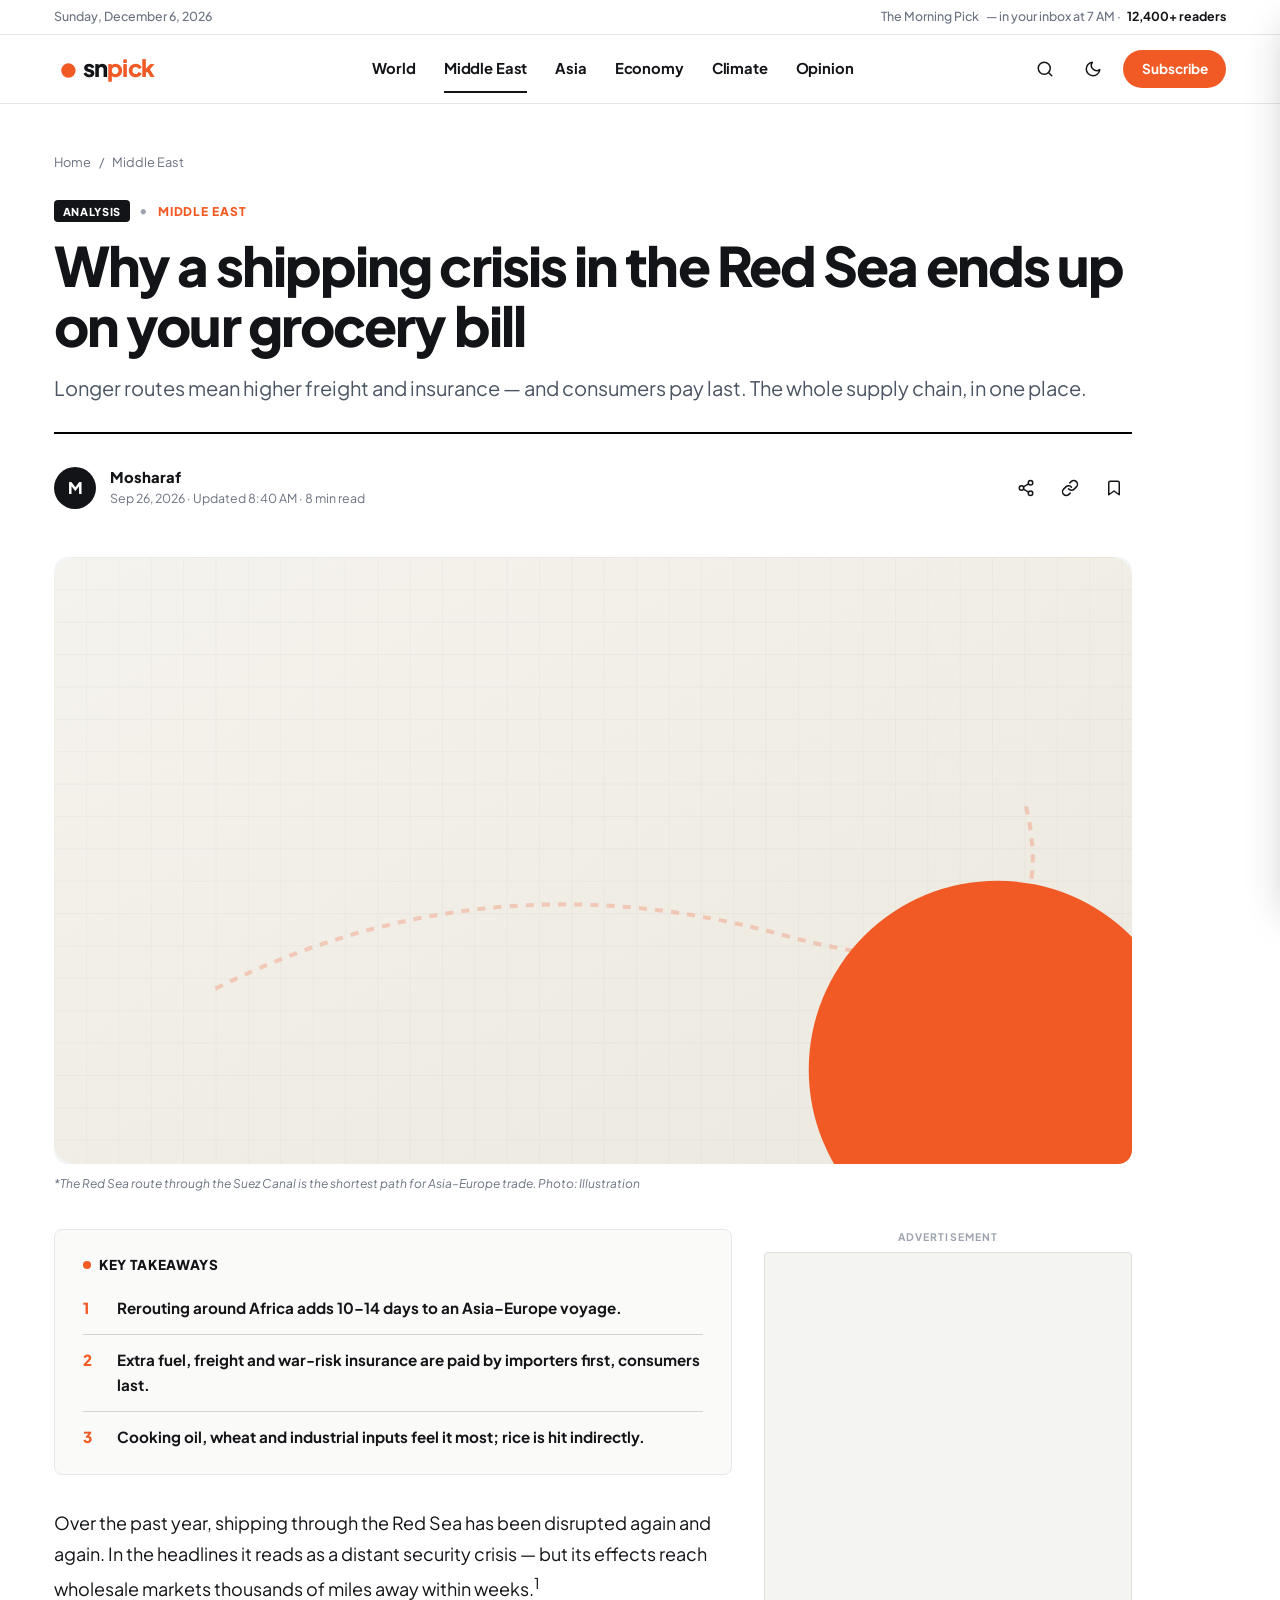
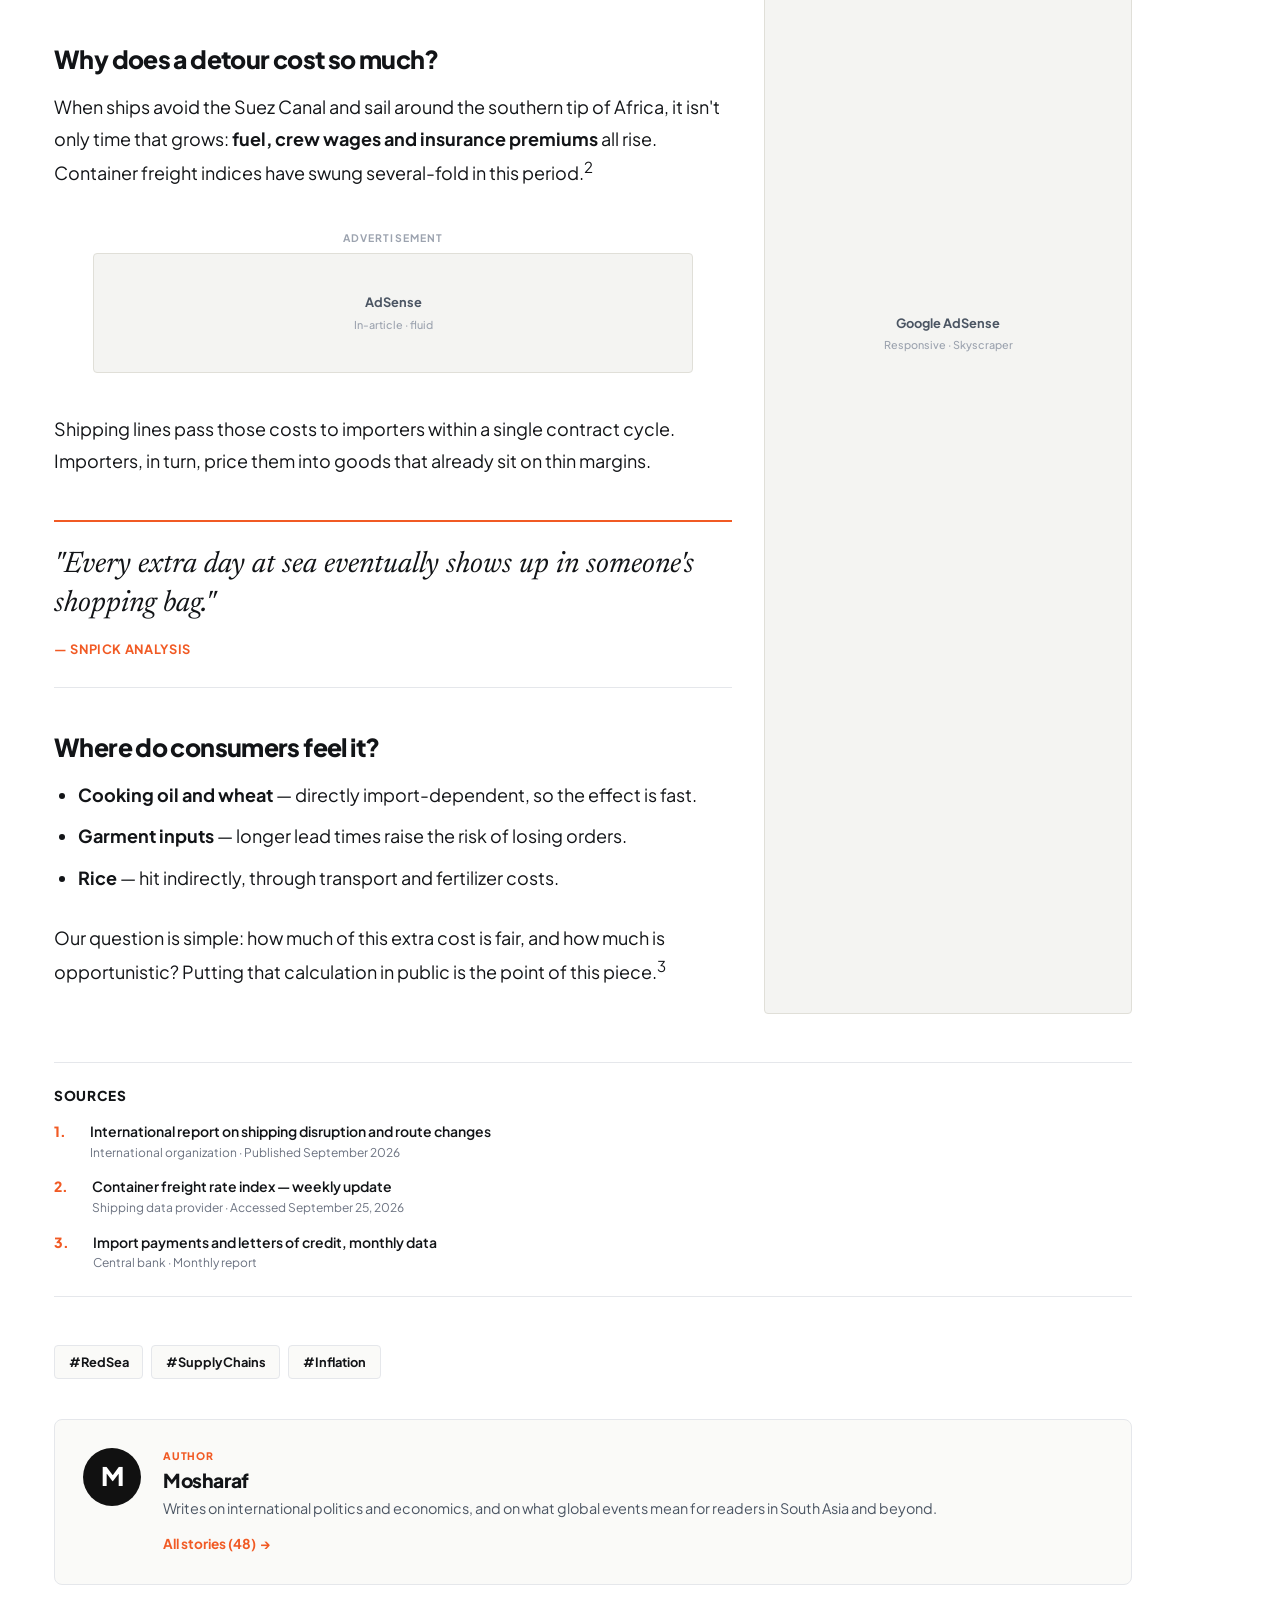
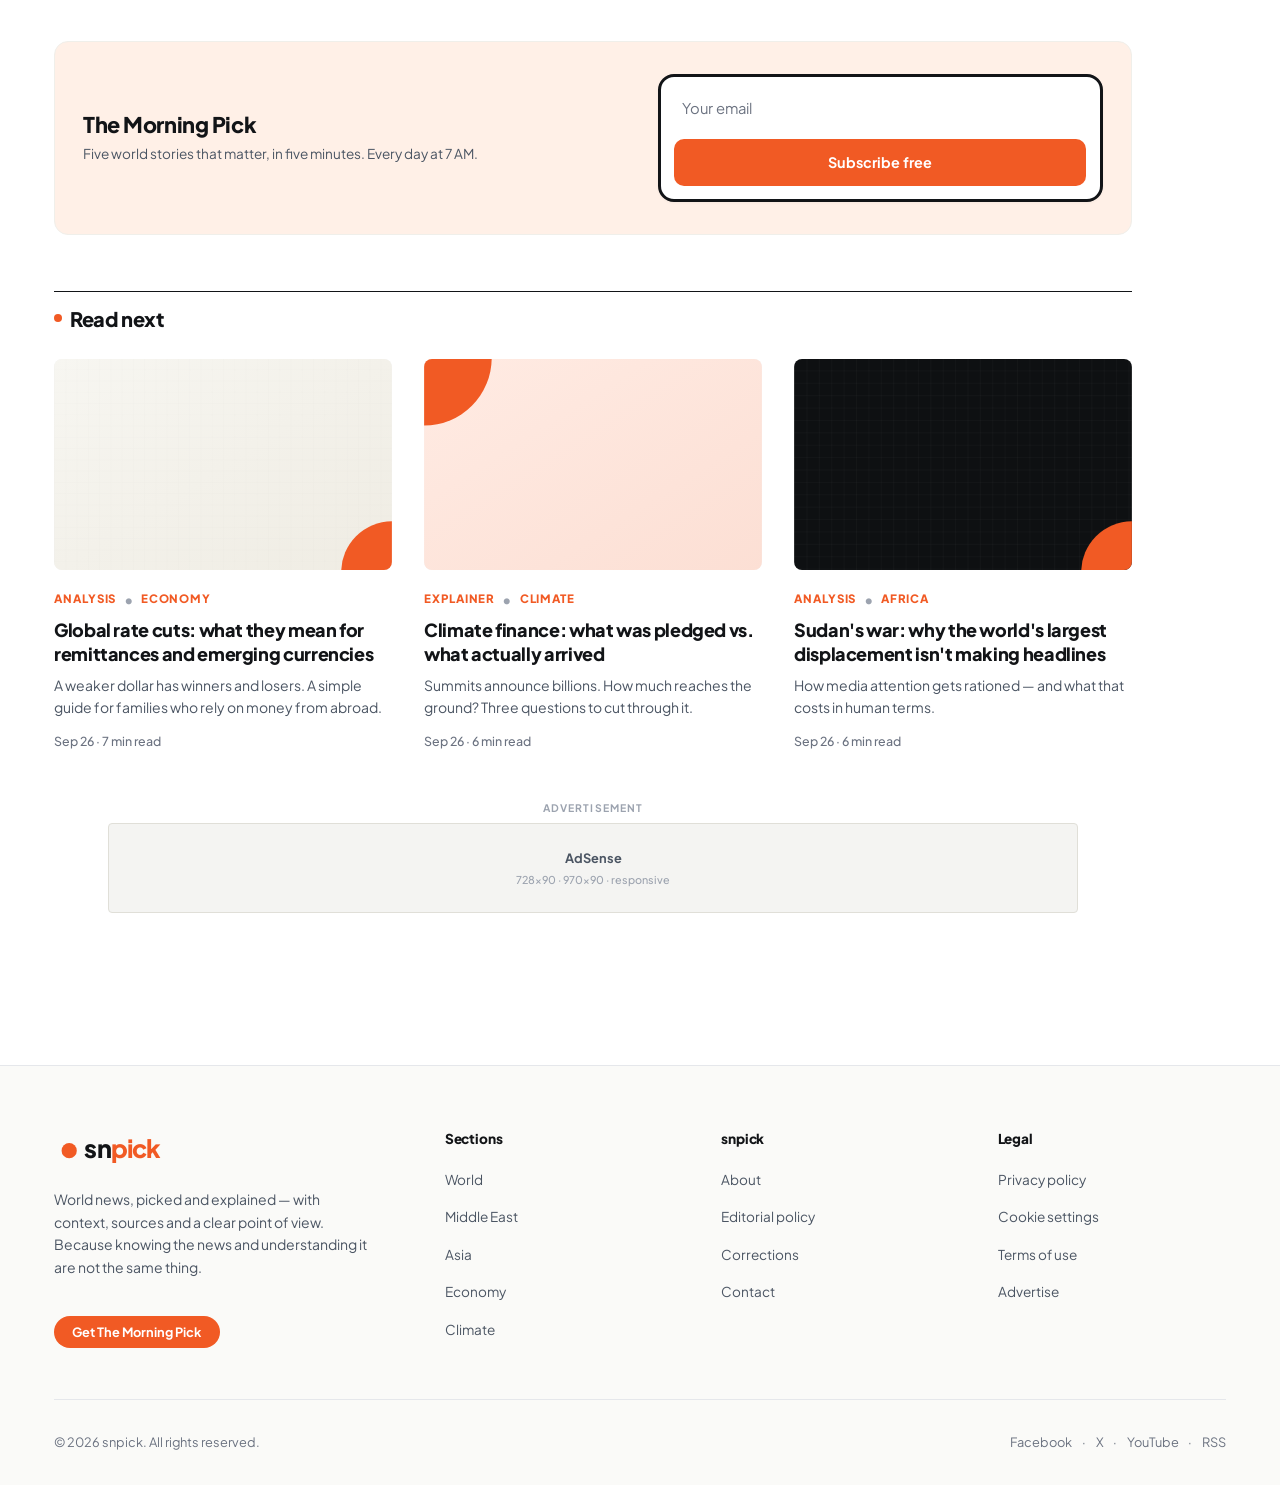
==== commit 50548e8a: "Set article-body-content width to 678px and span side ad slot full height" ====
--- a/article.html
+++ b/article.html
@@ -156,84 +156,86 @@
           *The Red Sea route through the Suez Canal is the shortest path for Asia–Europe trade. Photo: Illustration
         </figcaption>
 
-        <!-- Key Takeaways & Google AdSense Slot Grid -->
-        <div class="takeaways-ad-row" style="display: flex; gap: 2rem; align-items: stretch; margin-bottom: 2.5rem; width: 100%; max-width: 1078px;">
-          <!-- Key Takeaways Callout Box -->
-          <aside class="takeaways-callout" style="width: 678px; max-width: 100%; flex-shrink: 0; margin-bottom: 0;" aria-label="Key takeaways">
-            <div class="takeaways-title">
-              <span class="orange-dot"></span>
-              <span>Key takeaways</span>
+        <!-- Main Article Content & Side Ad Layout Grid -->
+        <div class="article-layout-grid" style="display: grid; grid-template-columns: 678px 1fr; gap: 2rem; max-width: 1078px; align-items: stretch; margin-bottom: 2.5rem;">
+          <div class="article-main-column" style="width: 678px; max-width: 100%; display: flex; flex-direction: column;">
+            <!-- Key Takeaways Callout Box -->
+            <aside class="takeaways-callout" style="width: 678px; max-width: 100%; margin-bottom: 2rem;" aria-label="Key takeaways">
+              <div class="takeaways-title">
+                <span class="orange-dot"></span>
+                <span>Key takeaways</span>
+              </div>
+              <ol class="takeaways-list">
+                <li class="takeaways-item" style="border-bottom: 1px solid lightgray; padding-bottom: 0.85rem;">
+                  <span class="takeaways-num">1</span>
+                  <span><strong>Rerouting around Africa adds 10–14 days to an Asia–Europe voyage.</strong></span>
+                </li>
+                <li class="takeaways-item" style="border-bottom: 1px solid lightgray; padding-bottom: 0.85rem;">
+                  <span class="takeaways-num">2</span>
+                  <span><strong>Extra fuel, freight and war-risk insurance are paid by importers first, consumers last.</strong></span>
+                </li>
+                <li class="takeaways-item">
+                  <span class="takeaways-num">3</span>
+                  <span><strong>Cooking oil, wheat and industrial inputs feel it most; rice is hit indirectly.</strong></span>
+                </li>
+              </ol>
+            </aside>
+
+            <!-- Article Rich Body Text -->
+            <div class="article-body-content" style="width: 678px; max-width: 100%;">
+              <p>
+                Over the past year, shipping through the Red Sea has been disrupted again and again. In the headlines it reads as a distant security crisis — but its effects reach wholesale markets thousands of miles away within weeks.<sup>1</sup>
+              </p>
+
+              <h3>Why does a detour cost so much?</h3>
+              <p>
+                When ships avoid the Suez Canal and sail around the southern tip of Africa, it isn't only time that grows: <strong>fuel, crew wages and insurance premiums</strong> all rise. Container freight indices have swung several-fold in this period.<sup>2</sup>
+              </p>
+
+              <!-- In-Article Fluid Ad Slot -->
+              <div class="ad-slot-container" style="margin: 2.5rem 0;">
+                <span class="ad-label">Advertisement</span>
+                <div class="ad-slot-box" style="width: 100%; height: 120px; max-width: 600px;">
+                  <span class="ad-network">AdSense</span>
+                  <span class="ad-dims">In-article · fluid</span>
+                </div>
+              </div>
+
+              <p>
+                Shipping lines pass those costs to importers within a single contract cycle. Importers, in turn, price them into goods that already sit on thin margins.
+              </p>
+
+              <!-- Editorial Pull Quote -->
+              <figure class="article-pullquote">
+                <blockquote>
+                  "Every extra day at sea eventually shows up in someone's shopping bag."
+                </blockquote>
+                <figcaption>
+                  <cite>— snpick analysis</cite>
+                </figcaption>
+              </figure>
+
+              <h3>Where do consumers feel it?</h3>
+              <ul style="margin-bottom: 1.75rem; padding-left: 1.5rem; display: flex; flex-direction: column; gap: 0.65rem;">
+                <li><strong>Cooking oil and wheat</strong> — directly import-dependent, so the effect is fast.</li>
+                <li><strong>Garment inputs</strong> — longer lead times raise the risk of losing orders.</li>
+                <li><strong>Rice</strong> — hit indirectly, through transport and fertilizer costs.</li>
+              </ul>
+
+              <p>
+                Our question is simple: how much of this extra cost is fair, and how much is opportunistic? Putting that calculation in public is the point of this piece.<sup>3</sup>
+              </p>
             </div>
-            <ol class="takeaways-list">
-              <li class="takeaways-item" style="border-bottom: 1px solid lightgray; padding-bottom: 0.85rem;">
-                <span class="takeaways-num">1</span>
-                <span><strong>Rerouting around Africa adds 10–14 days to an Asia–Europe voyage.</strong></span>
-              </li>
-              <li class="takeaways-item" style="border-bottom: 1px solid lightgray; padding-bottom: 0.85rem;">
-                <span class="takeaways-num">2</span>
-                <span><strong>Extra fuel, freight and war-risk insurance are paid by importers first, consumers last.</strong></span>
-              </li>
-              <li class="takeaways-item">
-                <span class="takeaways-num">3</span>
-                <span><strong>Cooking oil, wheat and industrial inputs feel it most; rice is hit indirectly.</strong></span>
-              </li>
-            </ol>
-          </aside>
+          </div>
 
           <!-- Google AdSense Ad Slot -->
-          <div class="ad-slot-container takeaways-side-ad" style="flex: 1; min-width: 280px; margin: 0;" aria-label="Advertisement">
+          <div class="ad-slot-container article-side-ad takeaways-side-ad" style="flex: 1; min-width: 280px; margin: 0; display: flex; flex-direction: column; height: 100%;" aria-label="Advertisement">
             <span class="ad-label">Advertisement</span>
-            <div class="ad-slot-box" style="width: 100%; height: 100%; min-height: 250px;">
+            <div class="ad-slot-box" style="width: 100%; height: 100%; min-height: 600px; display: flex; flex-direction: column; align-items: center; justify-content: center;">
               <span class="ad-network">Google AdSense</span>
-              <span class="ad-dims">300×250 · responsive</span>
+              <span class="ad-dims">Responsive · Skyscraper</span>
             </div>
           </div>
-        </div>
-
-        <!-- Article Rich Body Text -->
-        <div class="article-body-content">
-          <p>
-            Over the past year, shipping through the Red Sea has been disrupted again and again. In the headlines it reads as a distant security crisis — but its effects reach wholesale markets thousands of miles away within weeks.<sup>1</sup>
-          </p>
-
-          <h3>Why does a detour cost so much?</h3>
-          <p>
-            When ships avoid the Suez Canal and sail around the southern tip of Africa, it isn't only time that grows: <strong>fuel, crew wages and insurance premiums</strong> all rise. Container freight indices have swung several-fold in this period.<sup>2</sup>
-          </p>
-
-          <!-- In-Article Fluid Ad Slot -->
-          <div class="ad-slot-container" style="margin: 2.5rem 0;">
-            <span class="ad-label">Advertisement</span>
-            <div class="ad-slot-box" style="width: 100%; height: 120px; max-width: 600px;">
-              <span class="ad-network">AdSense</span>
-              <span class="ad-dims">In-article · fluid</span>
-            </div>
-          </div>
-
-          <p>
-            Shipping lines pass those costs to importers within a single contract cycle. Importers, in turn, price them into goods that already sit on thin margins.
-          </p>
-
-          <!-- Editorial Pull Quote -->
-          <figure class="article-pullquote">
-            <blockquote>
-              "Every extra day at sea eventually shows up in someone's shopping bag."
-            </blockquote>
-            <figcaption>
-              <cite>— snpick analysis</cite>
-            </figcaption>
-          </figure>
-
-          <h3>Where do consumers feel it?</h3>
-          <ul style="margin-bottom: 1.75rem; padding-left: 1.5rem; display: flex; flex-direction: column; gap: 0.65rem;">
-            <li><strong>Cooking oil and wheat</strong> — directly import-dependent, so the effect is fast.</li>
-            <li><strong>Garment inputs</strong> — longer lead times raise the risk of losing orders.</li>
-            <li><strong>Rice</strong> — hit indirectly, through transport and fertilizer costs.</li>
-          </ul>
-
-          <p>
-            Our question is simple: how much of this extra cost is fair, and how much is opportunistic? Putting that calculation in public is the point of this piece.<sup>3</sup>
-          </p>
         </div>
 
         <!-- Sources Cited Box -->
--- a/css/components.css
+++ b/css/components.css
@@ -805,13 +805,22 @@
 }
 
 /* Key Takeaways Row & Google AdSense Ad Slot */
+.article-layout-grid,
 .takeaways-ad-row {
-  display: flex;
+  display: grid;
+  grid-template-columns: 678px 1fr;
   align-items: stretch;
   gap: 2rem;
   margin-bottom: 2.5rem;
   width: 100%;
   max-width: 1078px;
+}
+
+.article-main-column {
+  width: 678px;
+  max-width: 100%;
+  display: flex;
+  flex-direction: column;
 }
 
 .takeaways-callout {
@@ -822,21 +831,24 @@
   border: 1px solid var(--border-light);
   border-radius: var(--radius-md);
   padding: 1.5rem 1.75rem;
-  margin-bottom: 0;
-}
-
+  margin-bottom: 2rem;
+}
+
+.article-side-ad,
 .takeaways-side-ad {
   flex: 1;
   min-width: 280px;
   margin: 0;
   display: flex;
   flex-direction: column;
-}
-
+  height: 100%;
+}
+
+.article-side-ad .ad-slot-box,
 .takeaways-side-ad .ad-slot-box {
   width: 100%;
   height: 100%;
-  min-height: 250px;
+  min-height: 600px;
 }
 
 .takeaways-title {
@@ -878,6 +890,8 @@
 
 /* Rich Story Typography */
 .article-body-content {
+  width: 678px;
+  max-width: 100%;
   font-size: 1.125rem;
   line-height: 1.75;
   color: var(--text-primary);
--- a/css/responsive.css
+++ b/css/responsive.css
@@ -110,17 +110,35 @@
    Desktop & Tablet Breakpoints
    -------------------------------------------------------------------------- */
 @media (max-width: 1024px) {
+  .article-layout-grid,
   .takeaways-ad-row {
+    grid-template-columns: 1fr;
     flex-direction: column;
     gap: 1.5rem;
   }
 
+  .article-main-column {
+    width: 100%;
+  }
+
   .takeaways-callout {
     width: 100%;
   }
 
+  .article-body-content {
+    width: 100%;
+  }
+
+  .article-side-ad,
   .takeaways-side-ad {
     width: 100%;
+    height: auto;
+  }
+
+  .article-side-ad .ad-slot-box,
+  .takeaways-side-ad .ad-slot-box {
+    min-height: 250px;
+    height: 250px;
   }
 
   .lead-section-grid {
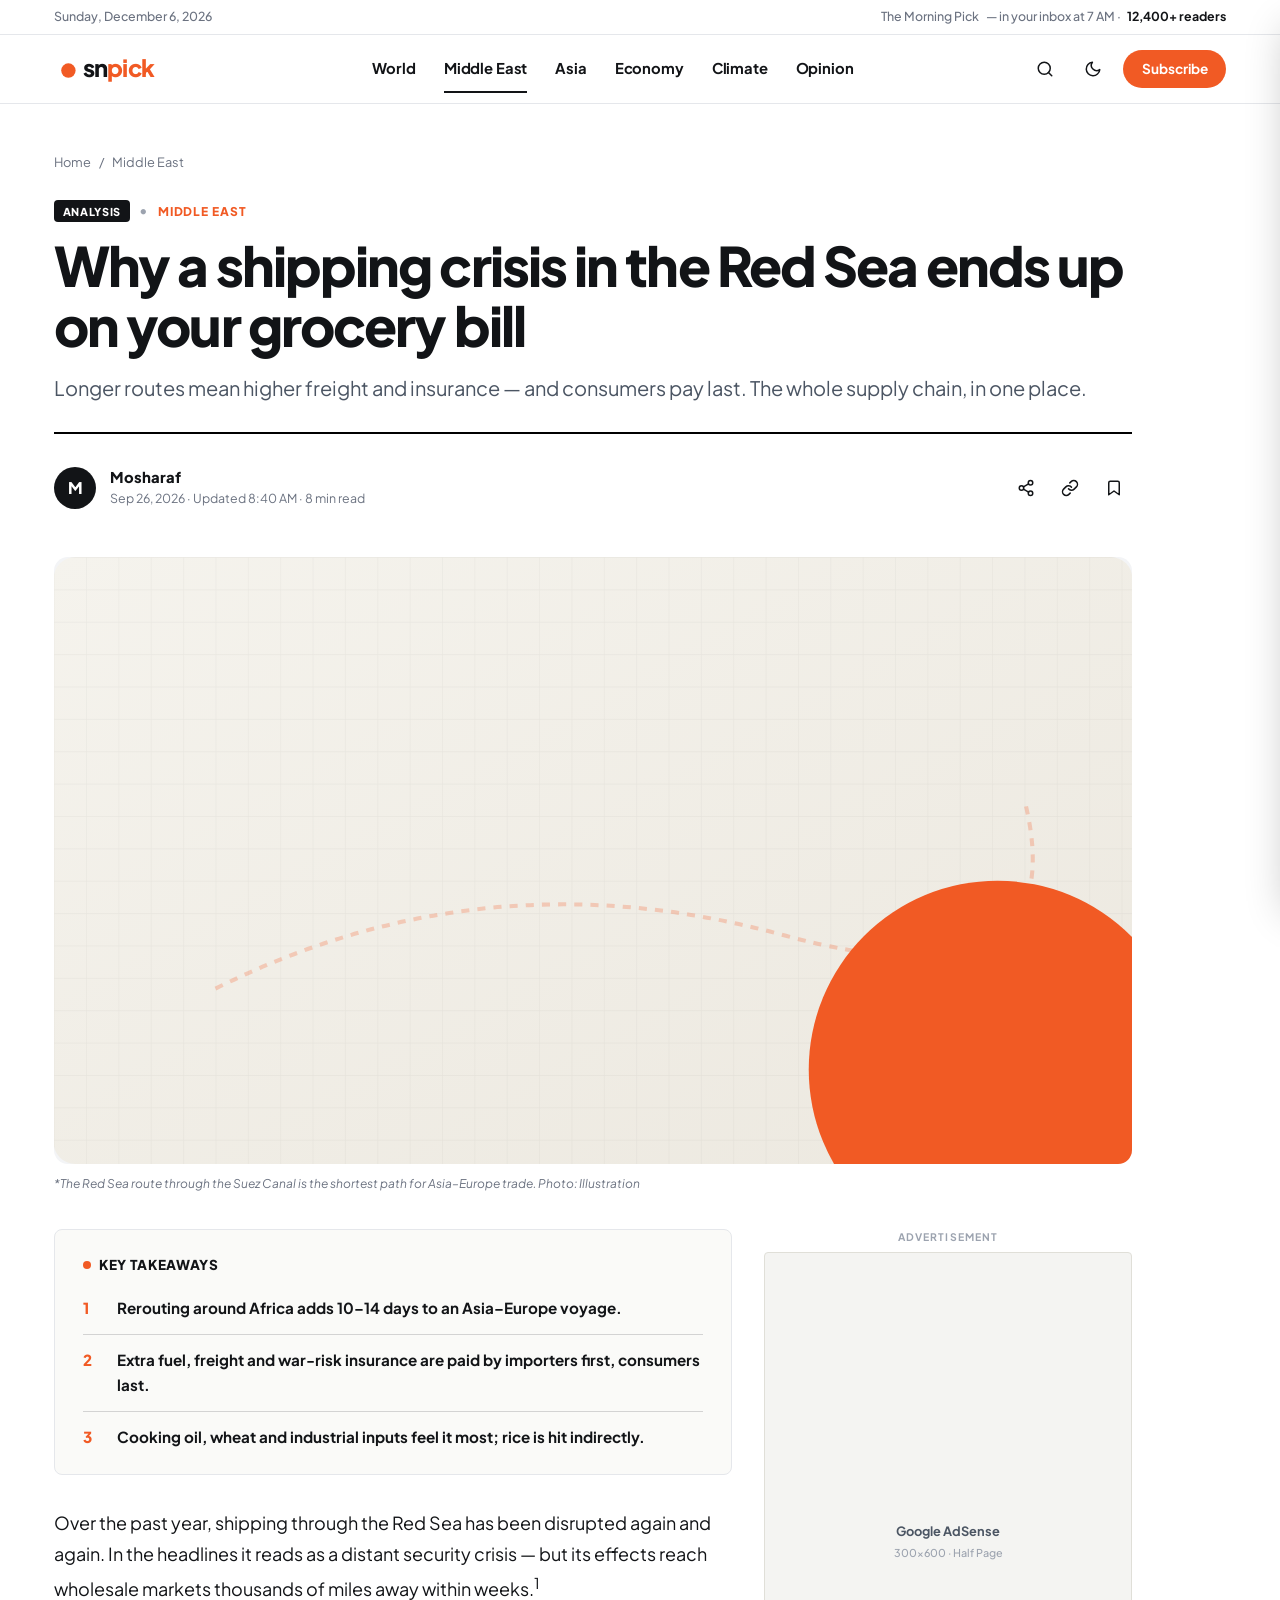
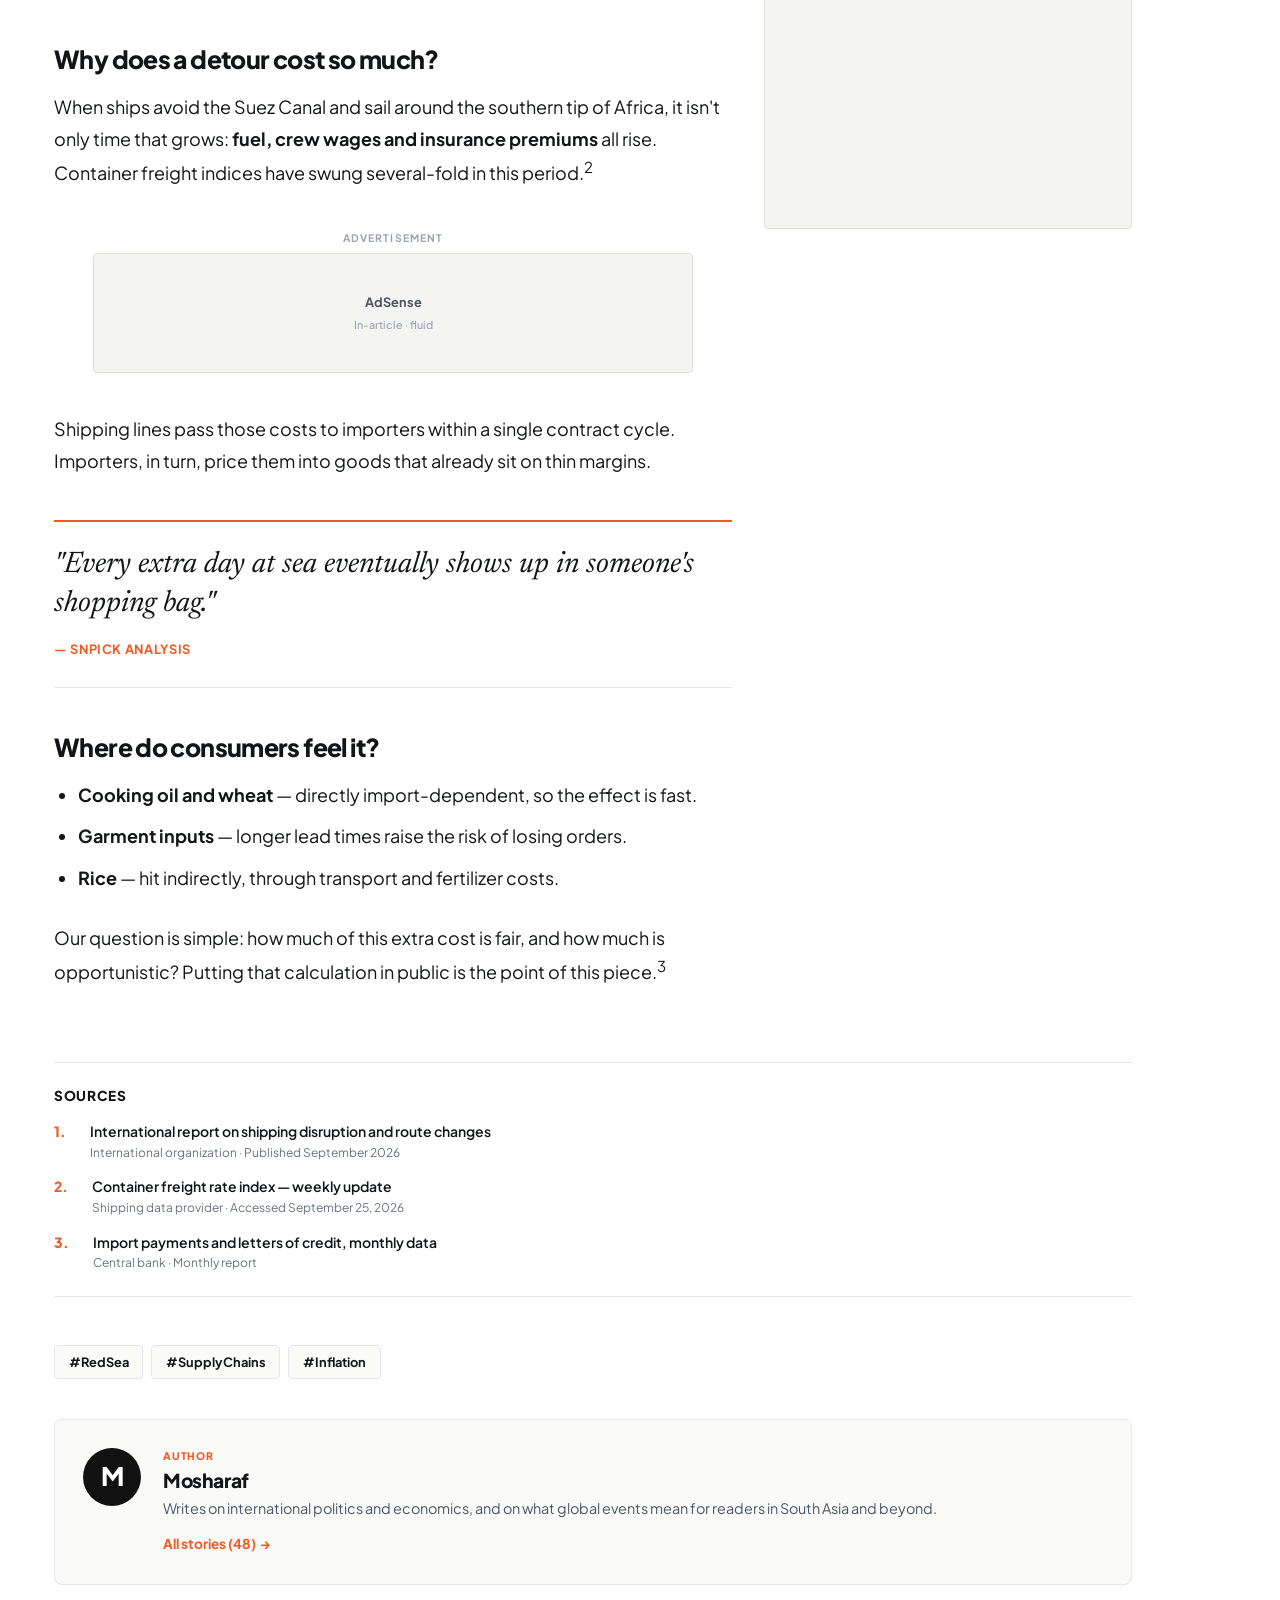
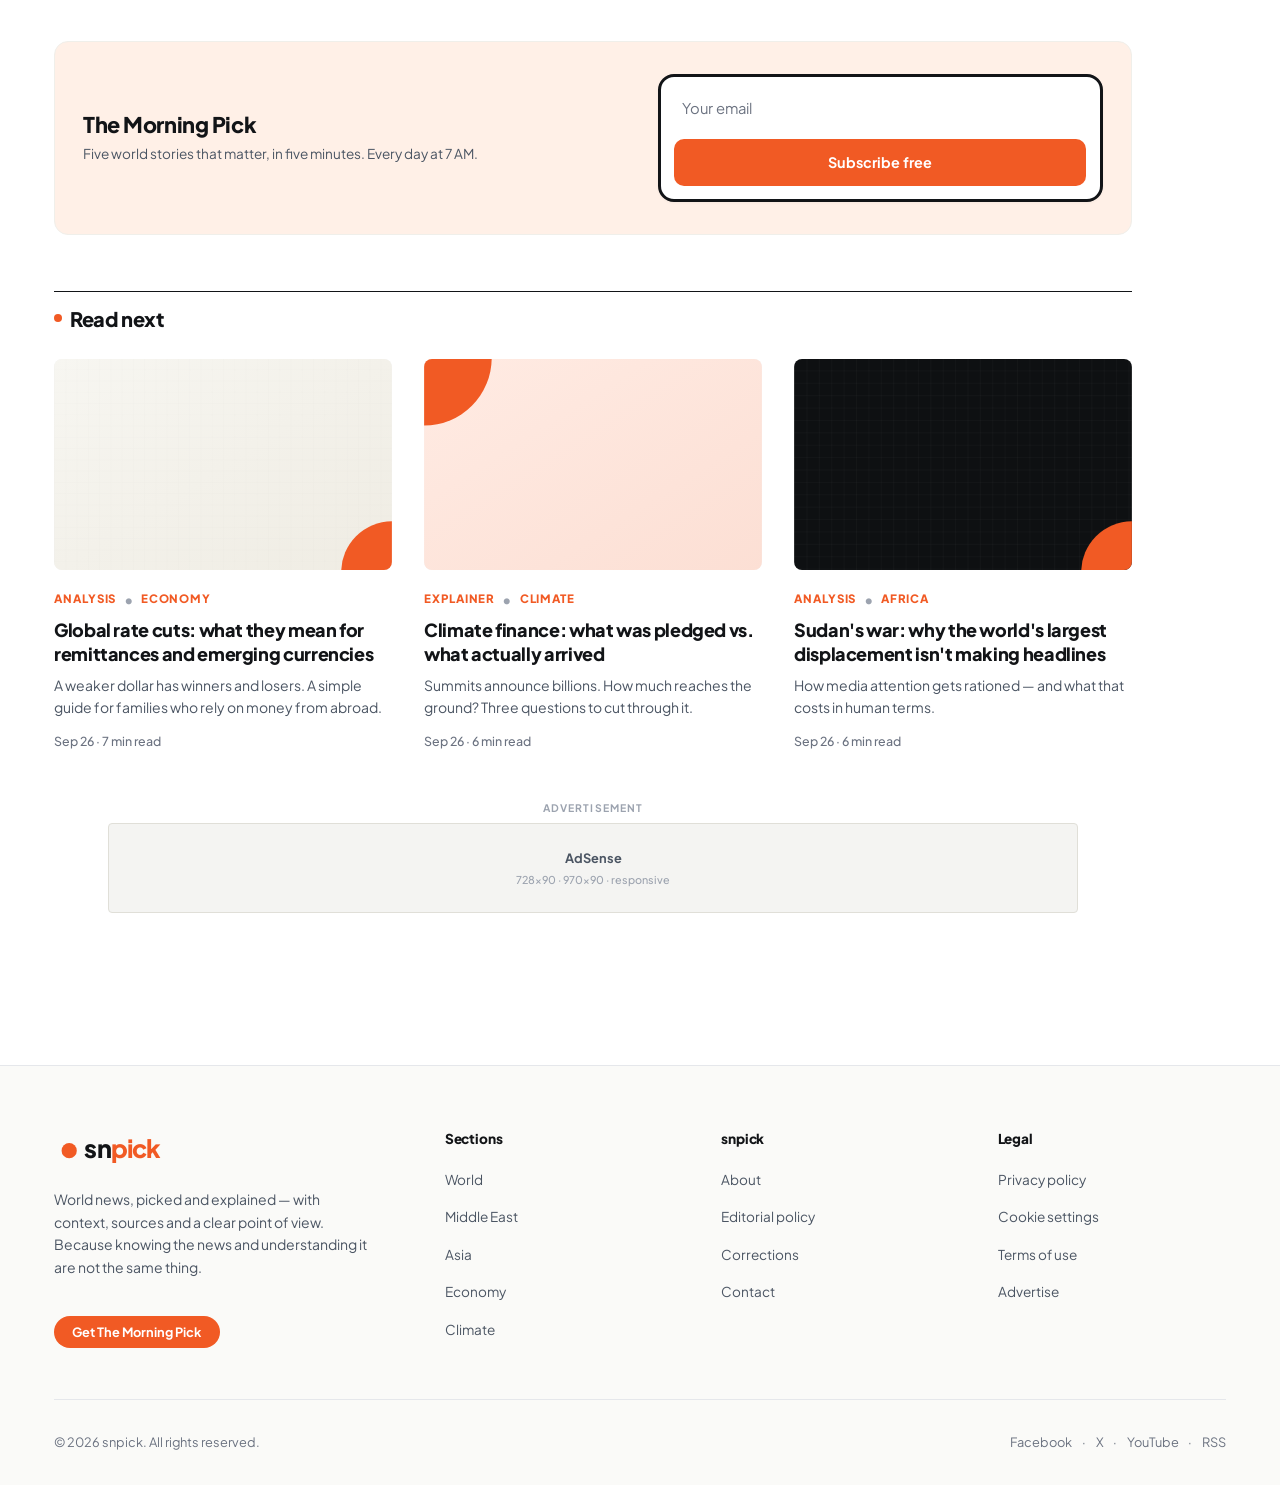
==== commit a291bd17: "Reduce height of article side ad-slot to 600px" ====
--- a/article.html
+++ b/article.html
@@ -229,11 +229,11 @@
           </div>
 
           <!-- Google AdSense Ad Slot -->
-          <div class="ad-slot-container article-side-ad takeaways-side-ad" style="flex: 1; min-width: 280px; margin: 0; display: flex; flex-direction: column; height: 100%;" aria-label="Advertisement">
+          <div class="ad-slot-container article-side-ad takeaways-side-ad" style="flex: 1; min-width: 280px; margin: 0; display: flex; flex-direction: column; height: 600px; align-self: start;" aria-label="Advertisement">
             <span class="ad-label">Advertisement</span>
-            <div class="ad-slot-box" style="width: 100%; height: 100%; min-height: 600px; display: flex; flex-direction: column; align-items: center; justify-content: center;">
+            <div class="ad-slot-box" style="width: 100%; height: 100%; display: flex; flex-direction: column; align-items: center; justify-content: center;">
               <span class="ad-network">Google AdSense</span>
-              <span class="ad-dims">Responsive · Skyscraper</span>
+              <span class="ad-dims">300×600 · Half Page</span>
             </div>
           </div>
         </div>
--- a/css/components.css
+++ b/css/components.css
@@ -841,14 +841,14 @@
   margin: 0;
   display: flex;
   flex-direction: column;
-  height: 100%;
+  height: 600px;
+  align-self: start;
 }
 
 .article-side-ad .ad-slot-box,
 .takeaways-side-ad .ad-slot-box {
   width: 100%;
   height: 100%;
-  min-height: 600px;
 }
 
 .takeaways-title {
--- a/css/responsive.css
+++ b/css/responsive.css
@@ -131,14 +131,14 @@
 
   .article-side-ad,
   .takeaways-side-ad {
-    width: 100%;
-    height: auto;
+    width: 100% !important;
+    height: auto !important;
   }
 
   .article-side-ad .ad-slot-box,
   .takeaways-side-ad .ad-slot-box {
     min-height: 250px;
-    height: 250px;
+    height: 250px !important;
   }
 
   .lead-section-grid {
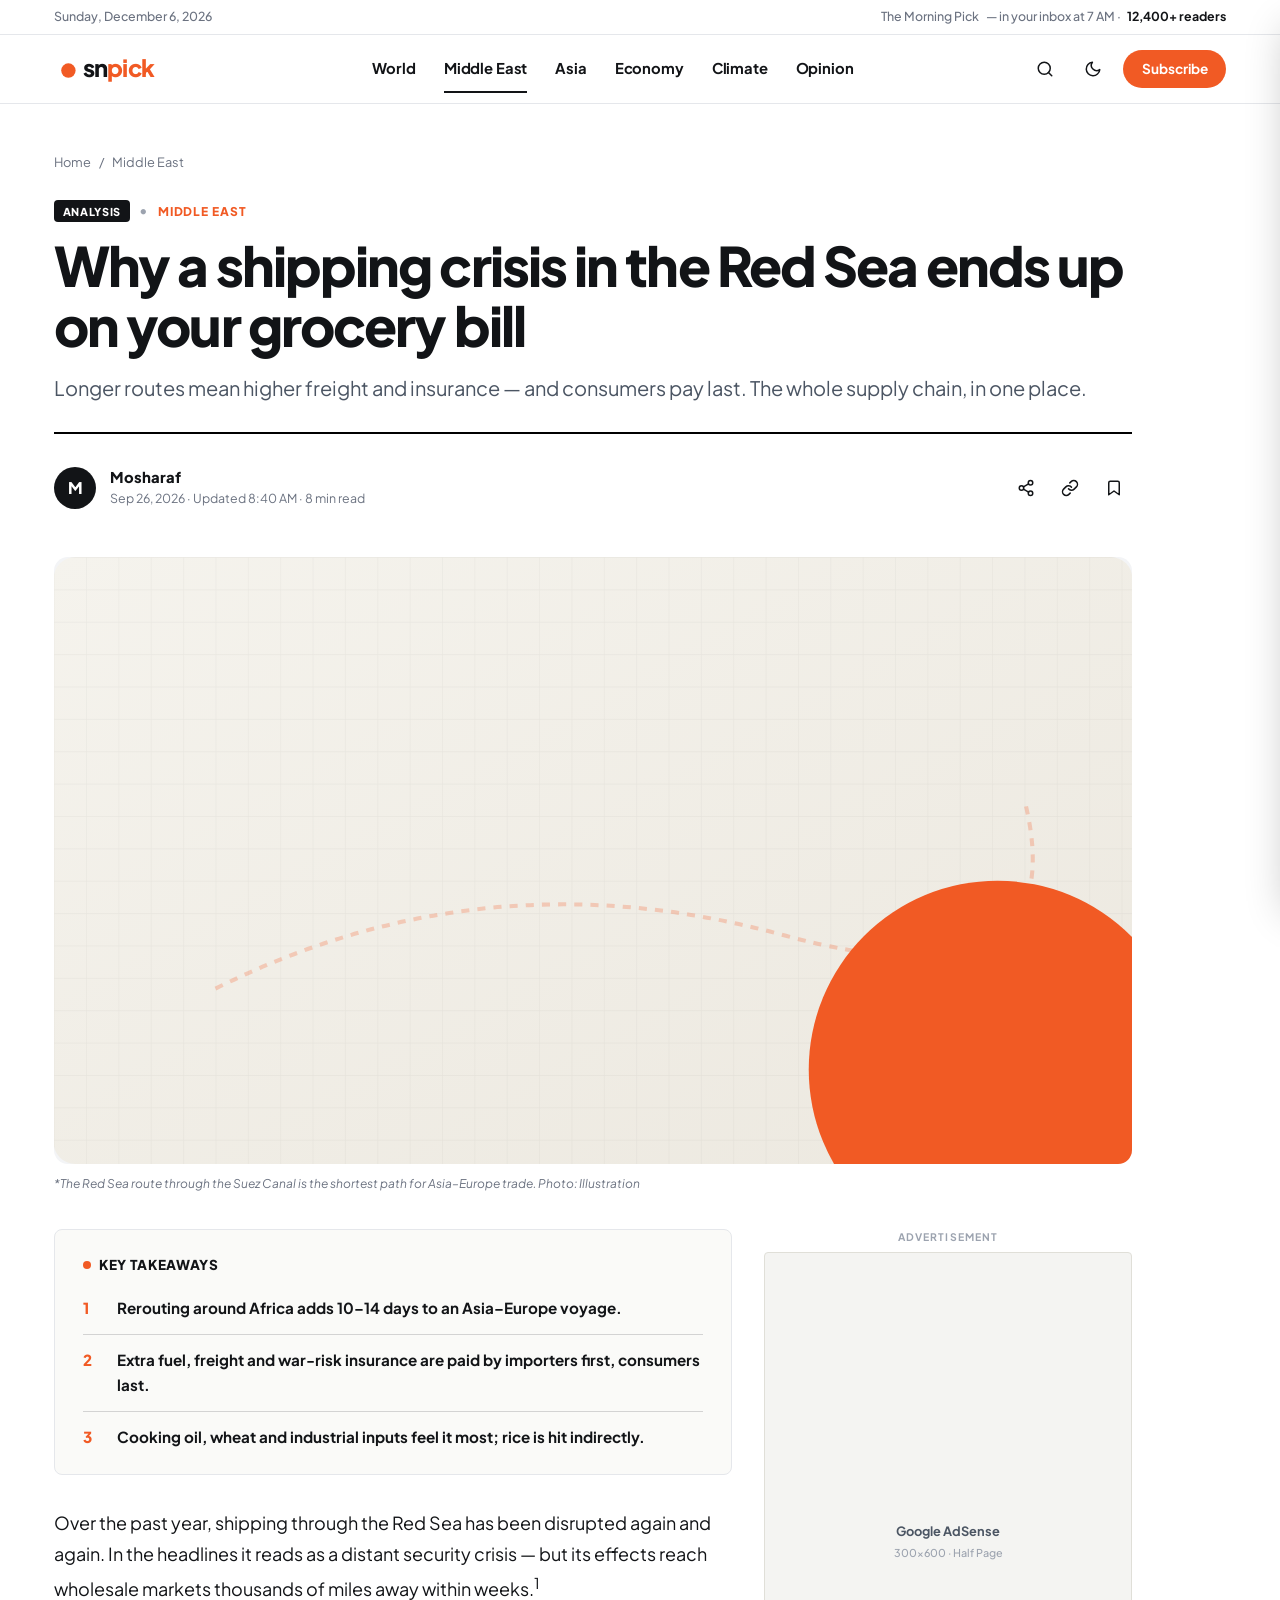
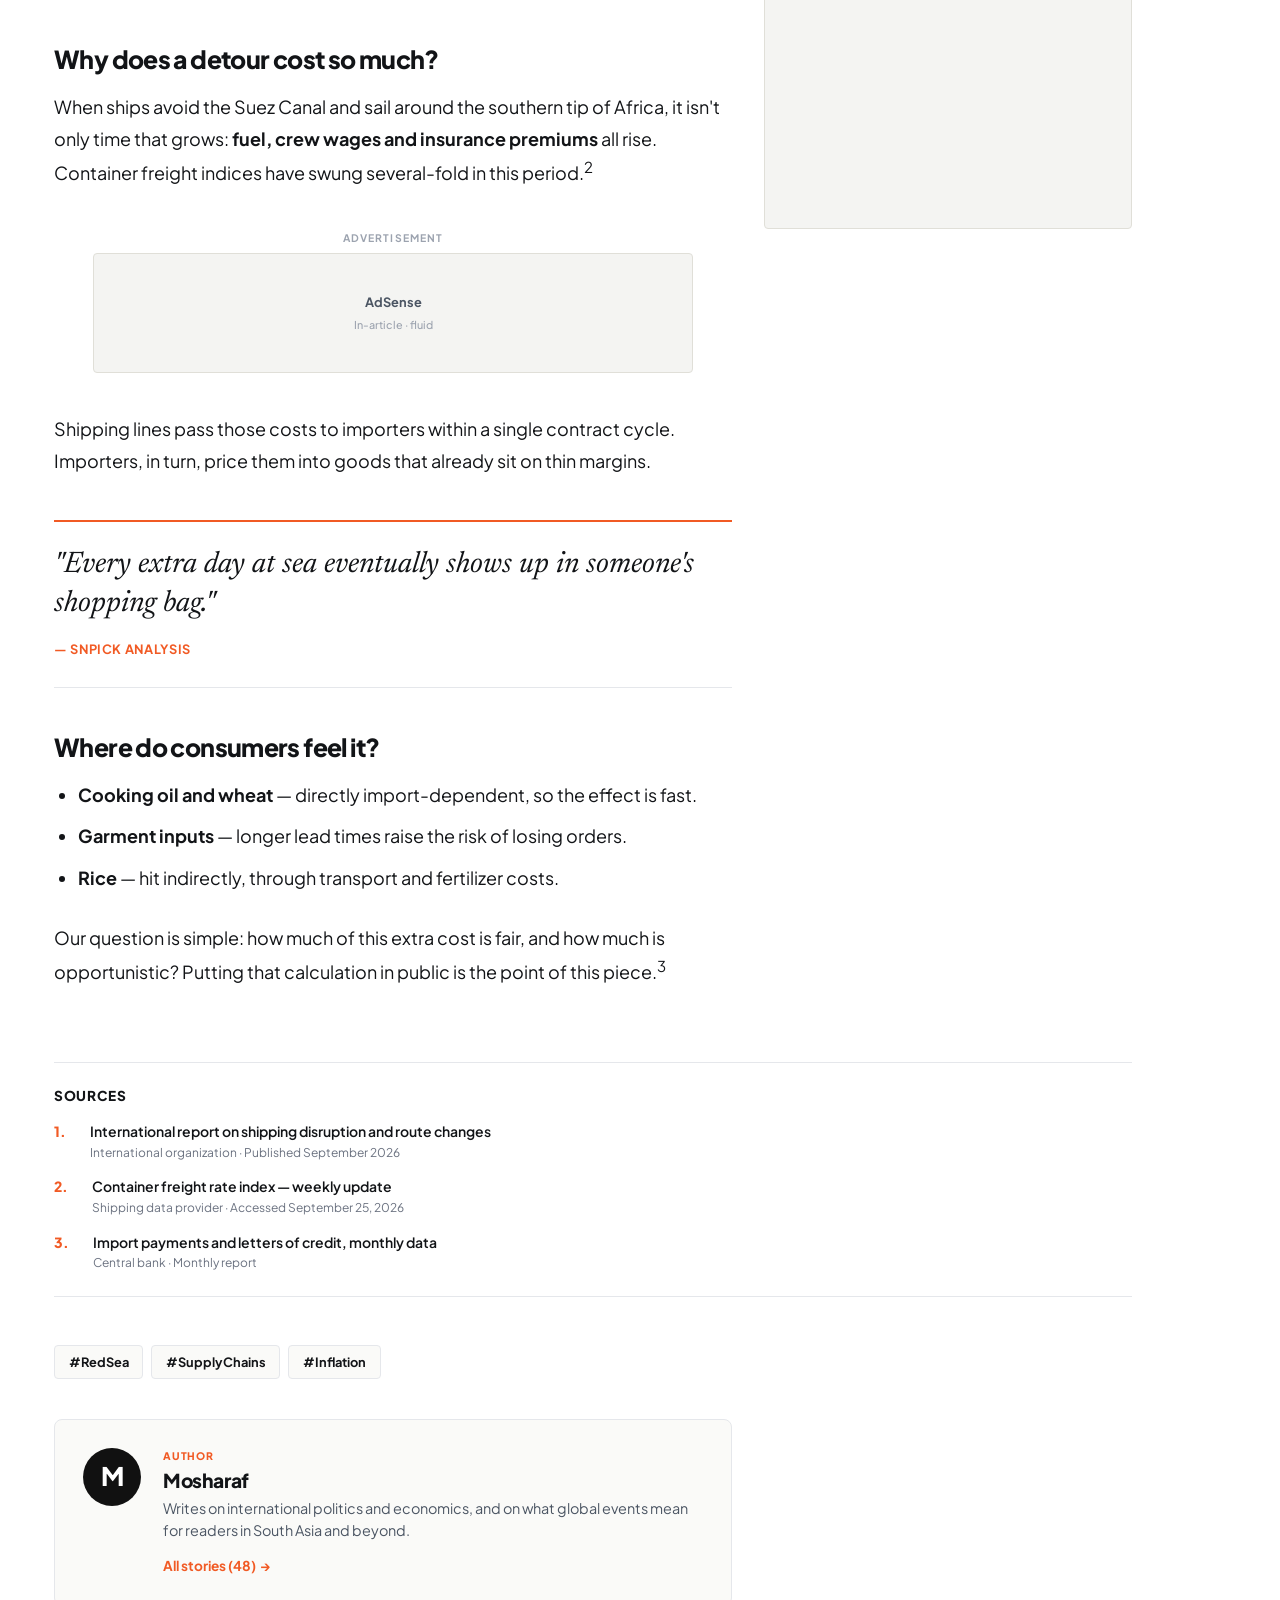
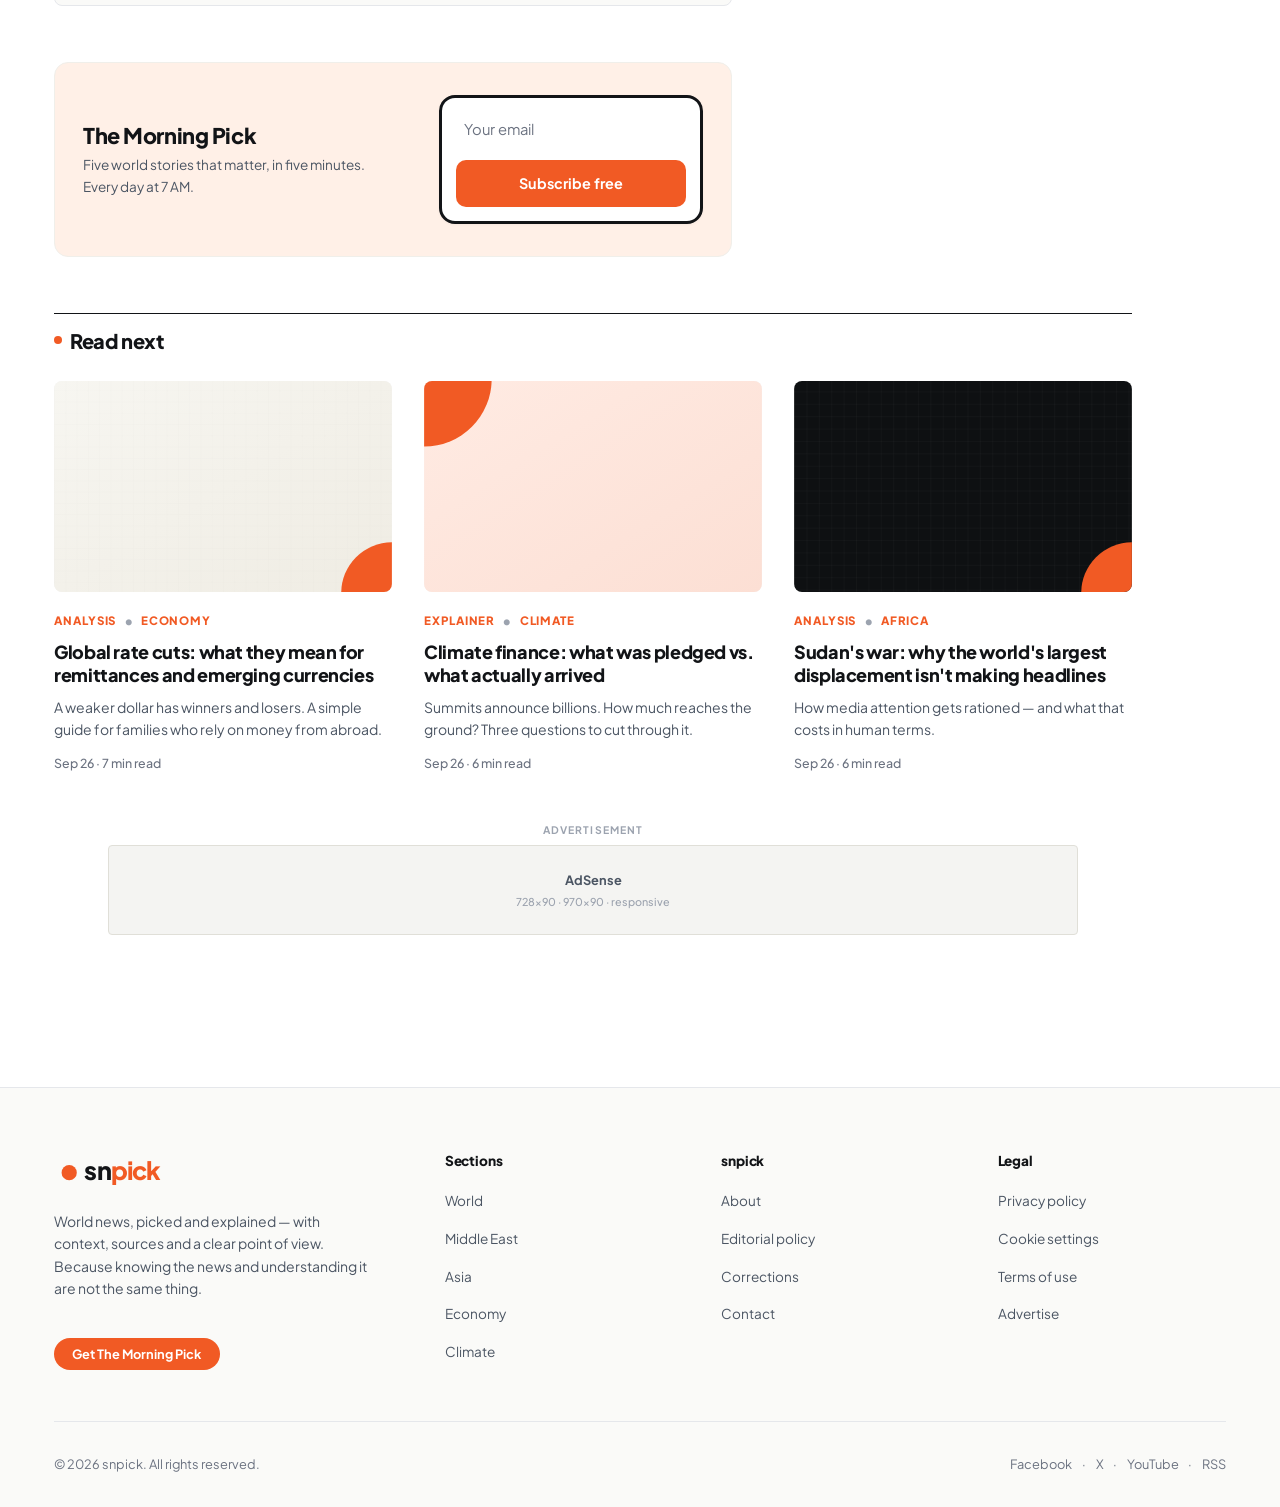
==== commit e5456c2b: "Set width of author-bio-card and newsletter-banner to 678px" ====
--- a/article.html
+++ b/article.html
@@ -274,7 +274,7 @@
         </div>
 
         <!-- Author Biography Card -->
-        <section class="author-bio-card" aria-label="About the author">
+        <section class="author-bio-card" style="width: 678px; max-width: 100%;" aria-label="About the author">
           <div class="author-bio-avatar" aria-hidden="true">M</div>
           <div>
             <span class="author-bio-badge">AUTHOR</span>
@@ -290,7 +290,7 @@
         </section>
 
         <!-- Embedded Compact Newsletter Box -->
-        <section class="newsletter-banner" style="margin: 2.5rem 0; padding: 2rem 1.75rem;" aria-labelledby="articleNewsletterTitle">
+        <section class="newsletter-banner" style="width: 678px; max-width: 100%; margin: 2.5rem 0; padding: 2rem 1.75rem;" aria-labelledby="articleNewsletterTitle">
           <div class="newsletter-grid">
             <div>
               <h3 id="articleNewsletterTitle" style="font-size: 1.35rem; font-weight: 800; margin-bottom: 0.35rem;">
--- a/css/components.css
+++ b/css/components.css
@@ -1038,6 +1038,13 @@
   border-radius: var(--radius-md);
   margin-bottom: 3.5rem;
   background-color: var(--bg-surface);
+  width: 678px;
+  max-width: 100%;
+}
+
+.article-reading-container .newsletter-banner {
+  width: 678px;
+  max-width: 100%;
 }
 
 .author-bio-avatar {
--- a/css/responsive.css
+++ b/css/responsive.css
@@ -129,6 +129,14 @@
     width: 100%;
   }
 
+  .author-bio-card {
+    width: 100% !important;
+  }
+
+  .newsletter-banner {
+    width: 100% !important;
+  }
+
   .article-side-ad,
   .takeaways-side-ad {
     width: 100% !important;
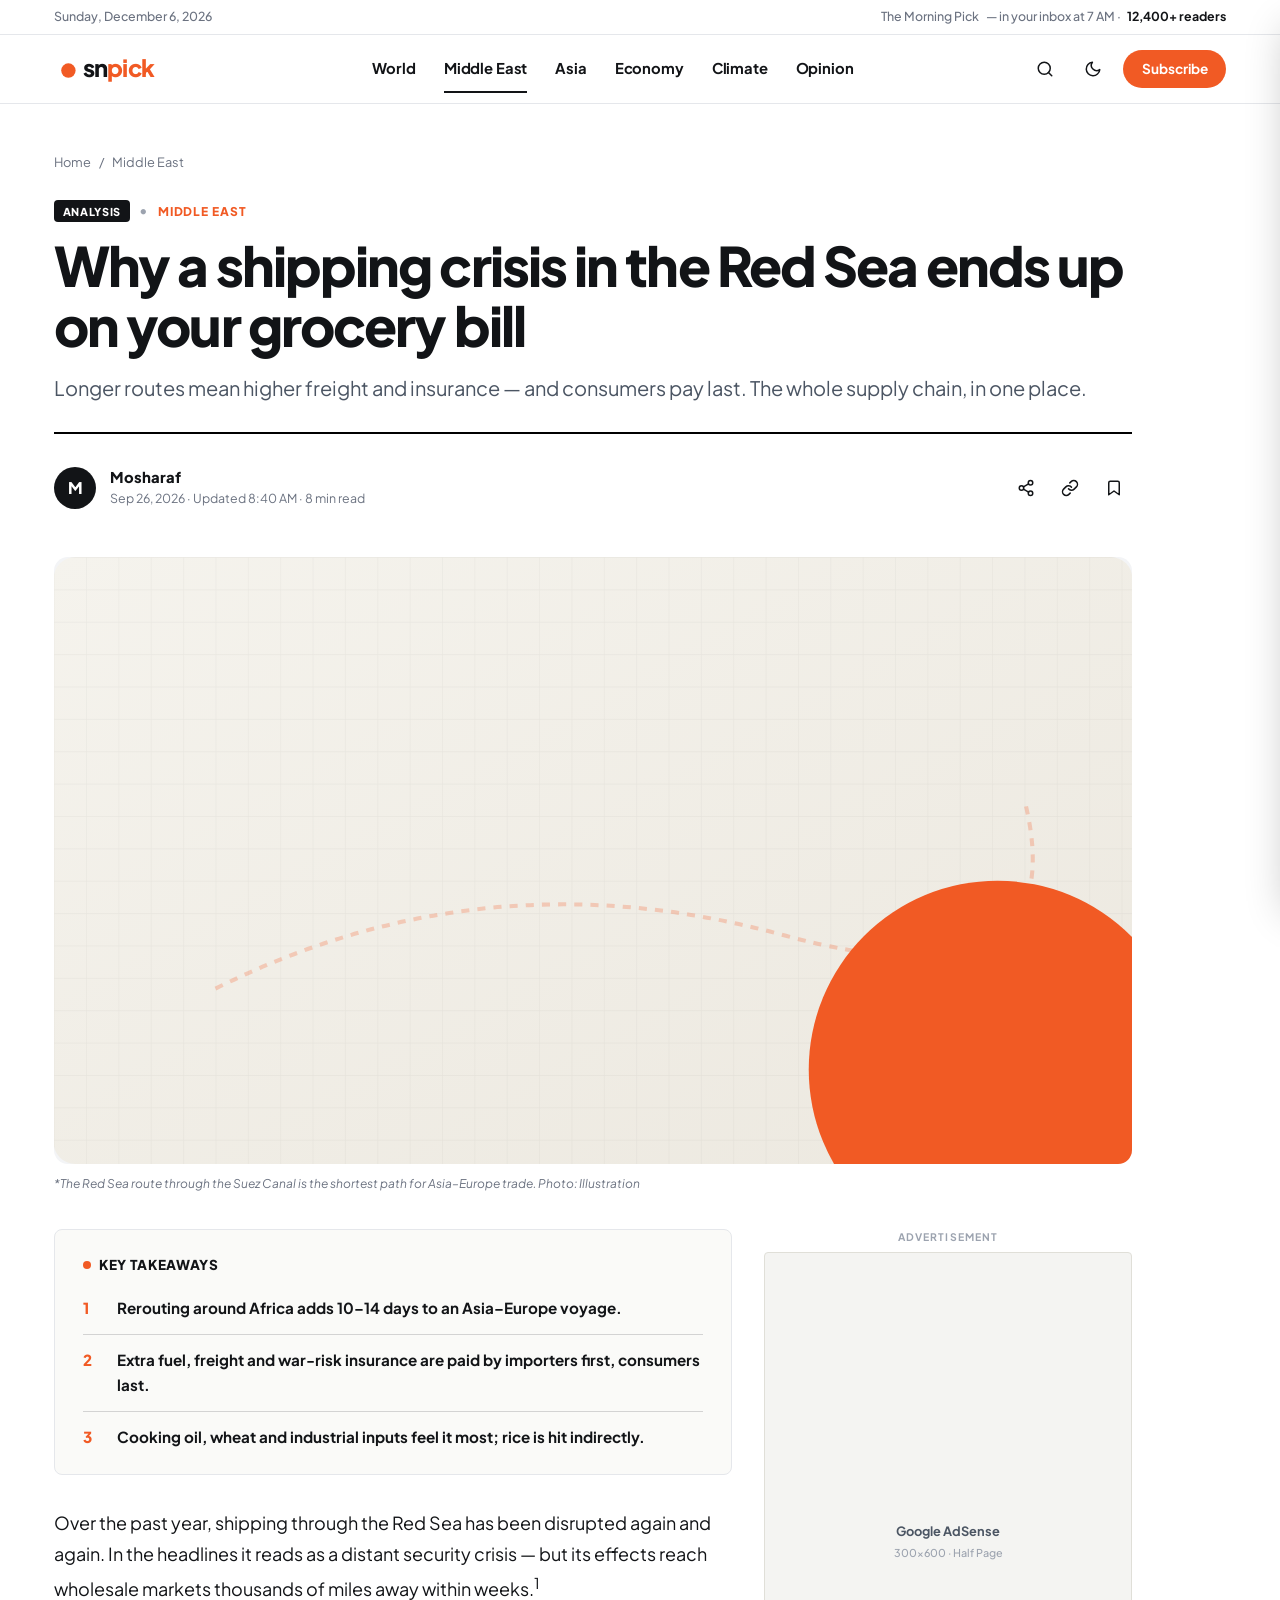
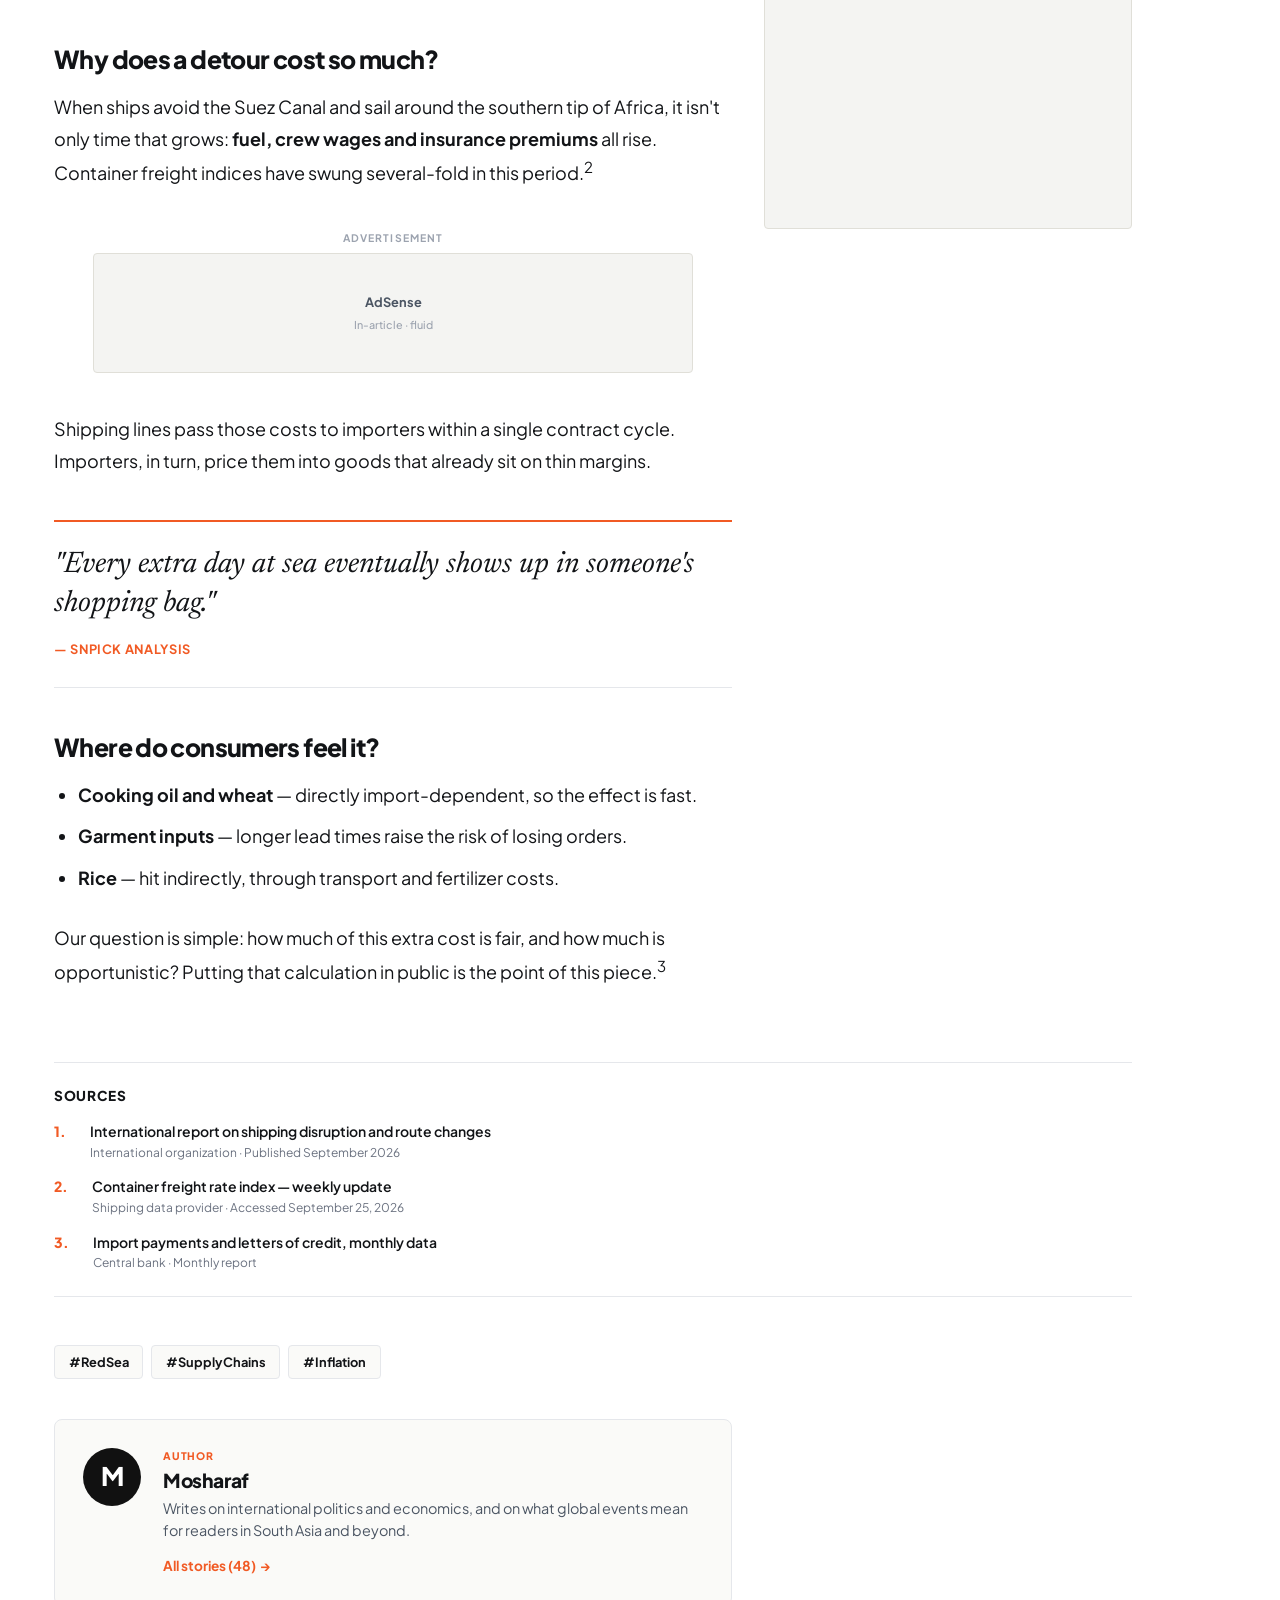
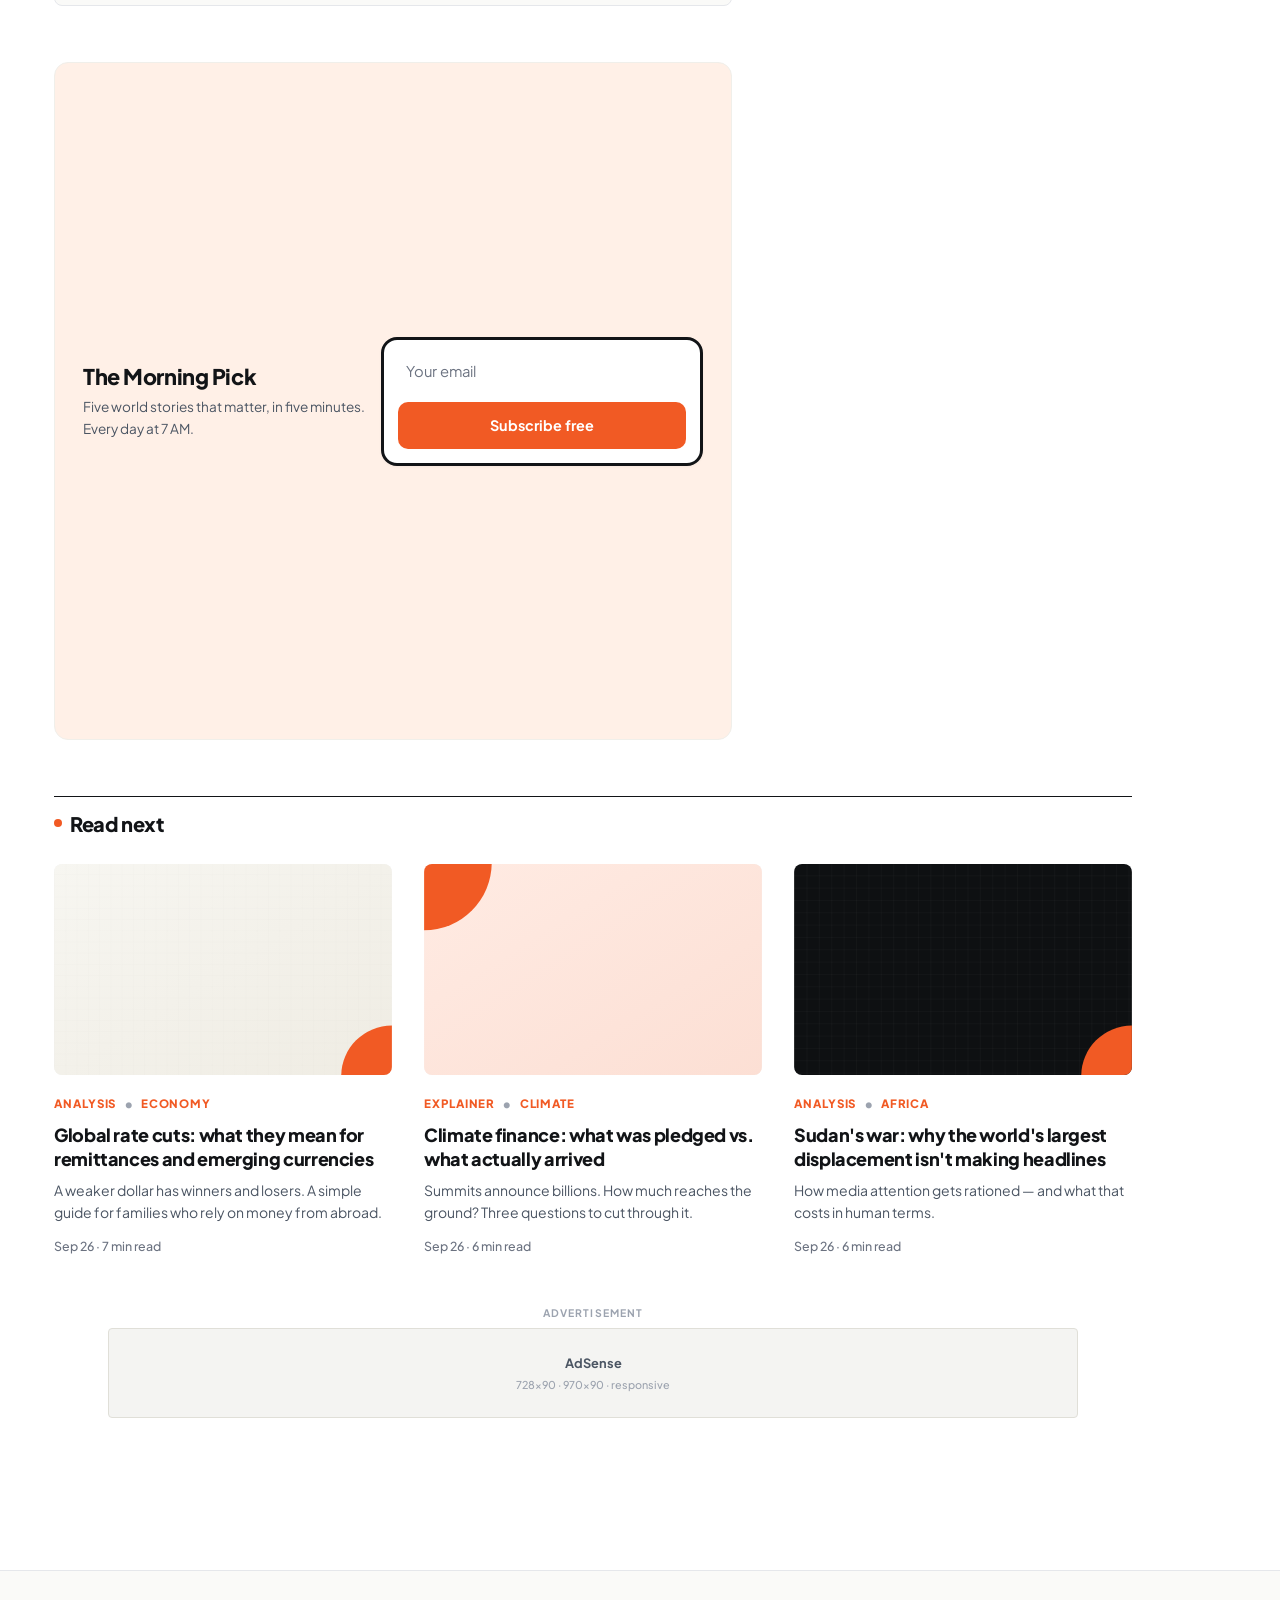
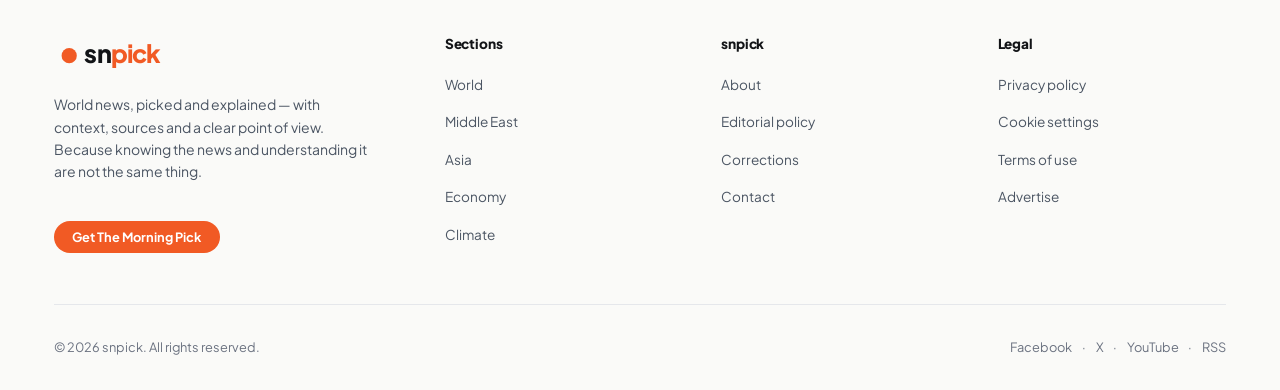
==== commit ac81744b: "Update newsletter-grid: first child width 290px, gap 0.5rem, height 612px" ====
--- a/article.html
+++ b/article.html
@@ -291,8 +291,8 @@
 
         <!-- Embedded Compact Newsletter Box -->
         <section class="newsletter-banner" style="width: 678px; max-width: 100%; margin: 2.5rem 0; padding: 2rem 1.75rem;" aria-labelledby="articleNewsletterTitle">
-          <div class="newsletter-grid">
-            <div>
+          <div class="newsletter-grid" style="grid-template-columns: 290px 1fr; gap: 0.5rem; height: 612px;">
+            <div style="width: 290px;">
               <h3 id="articleNewsletterTitle" style="font-size: 1.35rem; font-weight: 800; margin-bottom: 0.35rem;">
                 The Morning Pick
               </h3>
--- a/css/components.css
+++ b/css/components.css
@@ -1047,6 +1047,16 @@
   max-width: 100%;
 }
 
+.article-reading-container .newsletter-grid {
+  grid-template-columns: 290px 1fr;
+  gap: 0.5rem;
+  height: 612px;
+}
+
+.article-reading-container .newsletter-grid > div:first-child {
+  width: 290px;
+}
+
 .author-bio-avatar {
   width: 58px;
   height: 58px;
--- a/css/responsive.css
+++ b/css/responsive.css
@@ -223,6 +223,15 @@
     gap: 1.75rem;
   }
 
+  .article-reading-container .newsletter-grid {
+    height: auto !important;
+    grid-template-columns: 1fr !important;
+  }
+
+  .article-reading-container .newsletter-grid > div:first-child {
+    width: 100% !important;
+  }
+
   .footer-top-grid {
     grid-template-columns: 1fr 1fr;
     gap: 2rem;
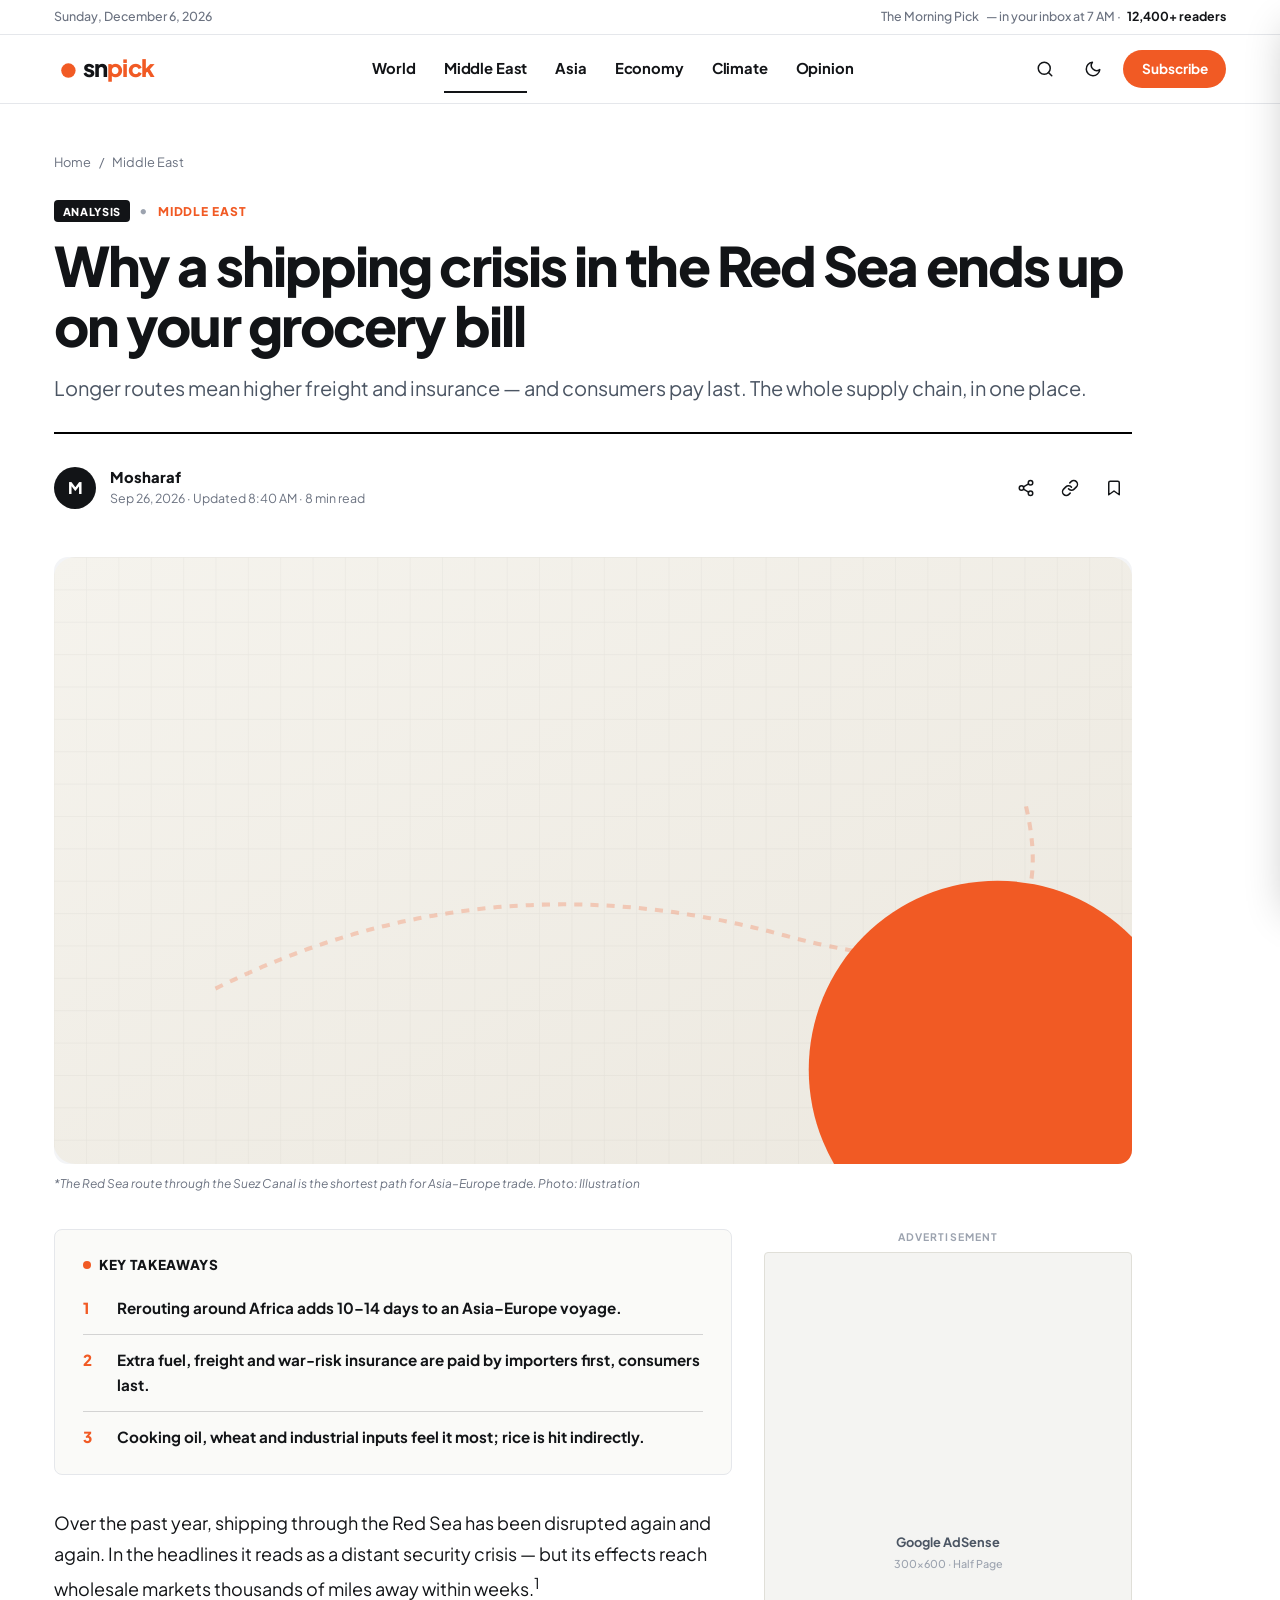
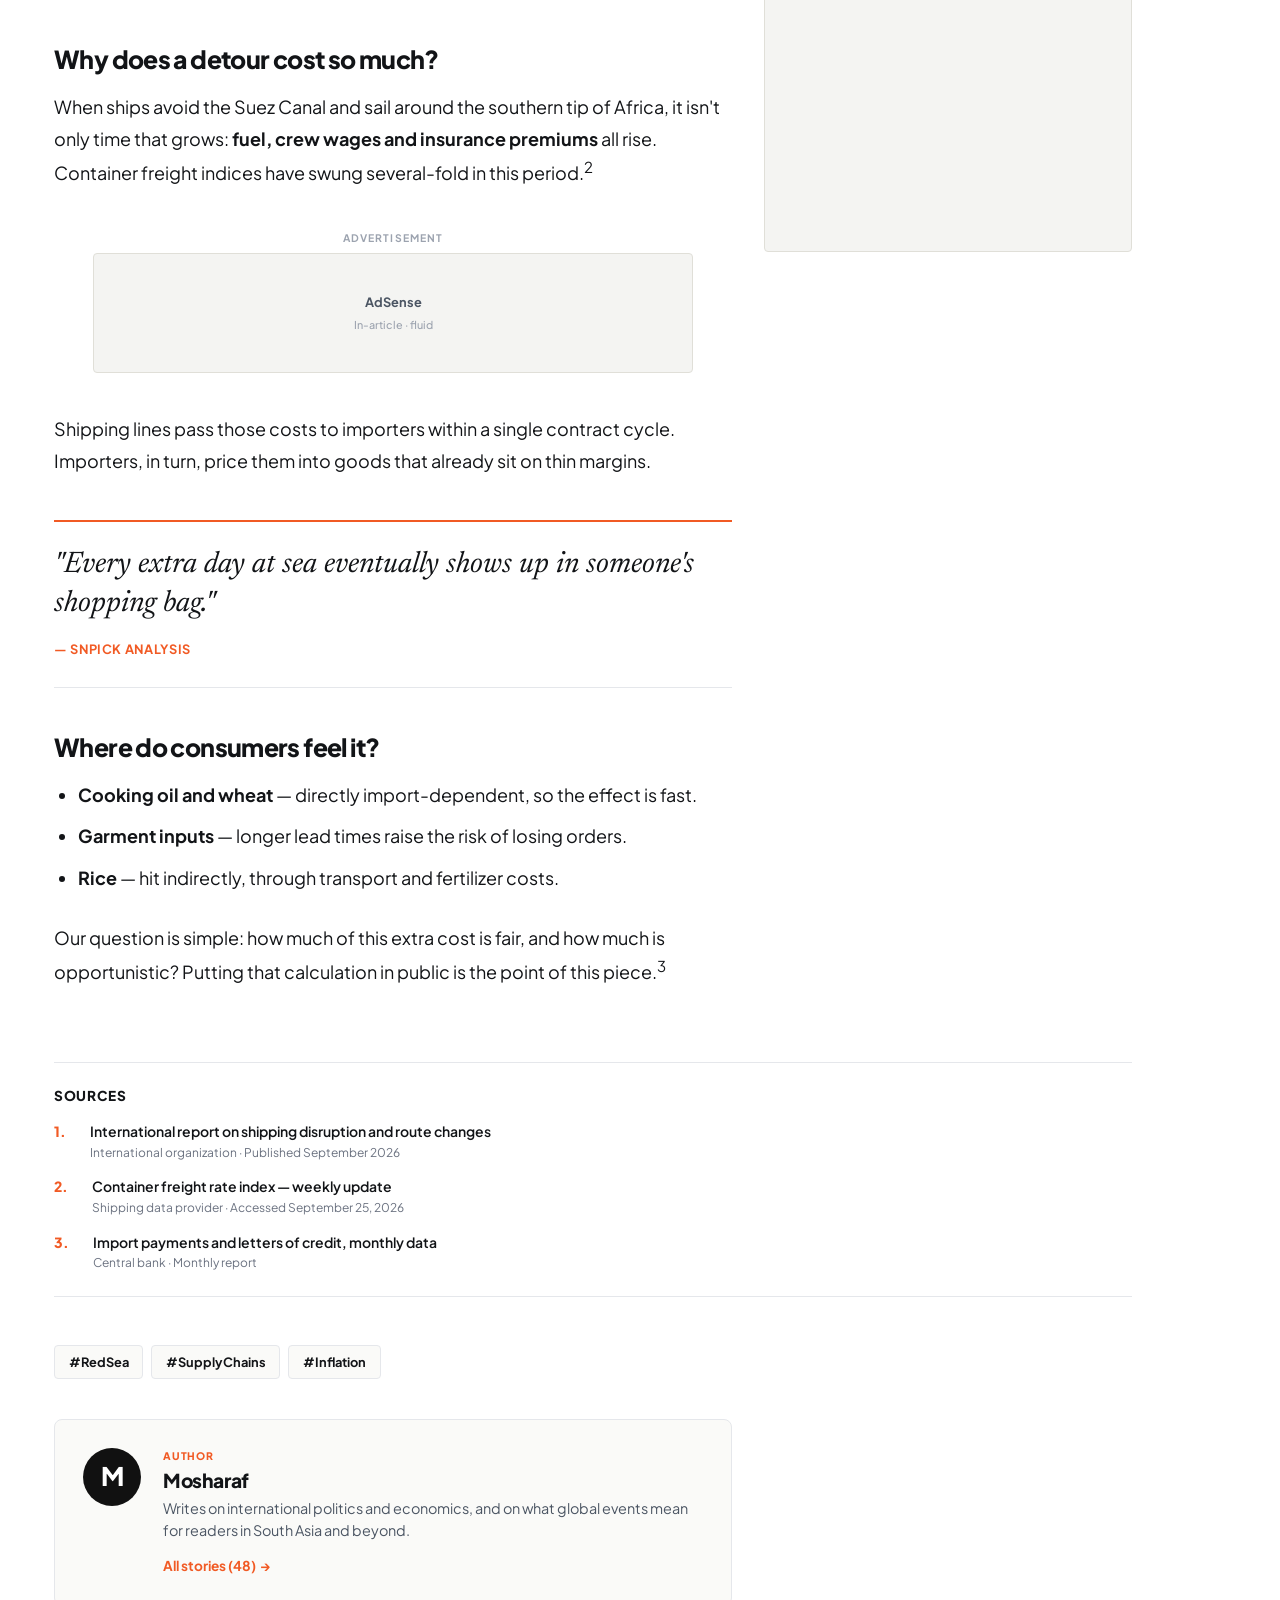
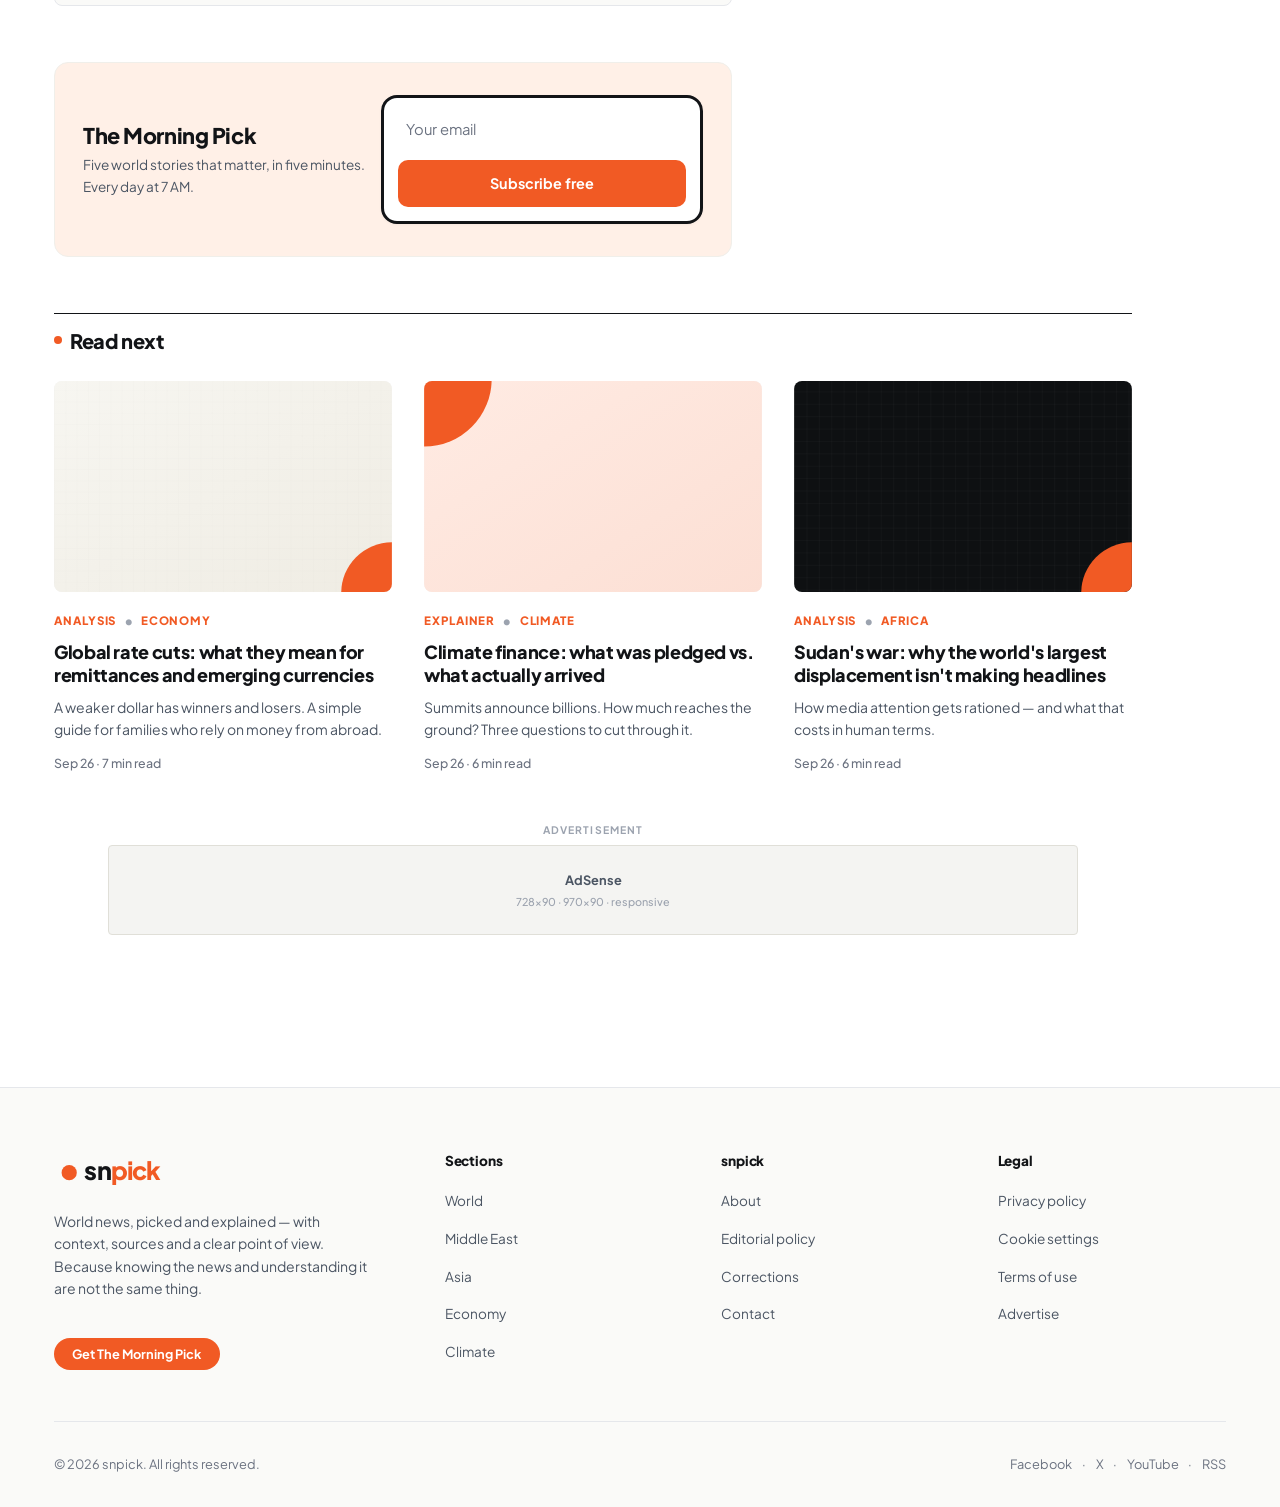
==== commit 61c80567: "Revert newsletter-grid height and set ad-slot-box height to 600px" ====
--- a/article.html
+++ b/article.html
@@ -229,9 +229,9 @@
           </div>
 
           <!-- Google AdSense Ad Slot -->
-          <div class="ad-slot-container article-side-ad takeaways-side-ad" style="flex: 1; min-width: 280px; margin: 0; display: flex; flex-direction: column; height: 600px; align-self: start;" aria-label="Advertisement">
+          <div class="ad-slot-container article-side-ad takeaways-side-ad" style="flex: 1; min-width: 280px; margin: 0; display: flex; flex-direction: column; align-self: start;" aria-label="Advertisement">
             <span class="ad-label">Advertisement</span>
-            <div class="ad-slot-box" style="width: 100%; height: 100%; display: flex; flex-direction: column; align-items: center; justify-content: center;">
+            <div class="ad-slot-box" style="width: 100%; height: 600px; display: flex; flex-direction: column; align-items: center; justify-content: center;">
               <span class="ad-network">Google AdSense</span>
               <span class="ad-dims">300×600 · Half Page</span>
             </div>
@@ -291,7 +291,7 @@
 
         <!-- Embedded Compact Newsletter Box -->
         <section class="newsletter-banner" style="width: 678px; max-width: 100%; margin: 2.5rem 0; padding: 2rem 1.75rem;" aria-labelledby="articleNewsletterTitle">
-          <div class="newsletter-grid" style="grid-template-columns: 290px 1fr; gap: 0.5rem; height: 612px;">
+          <div class="newsletter-grid" style="grid-template-columns: 290px 1fr; gap: 0.5rem;">
             <div style="width: 290px;">
               <h3 id="articleNewsletterTitle" style="font-size: 1.35rem; font-weight: 800; margin-bottom: 0.35rem;">
                 The Morning Pick
--- a/css/components.css
+++ b/css/components.css
@@ -841,14 +841,13 @@
   margin: 0;
   display: flex;
   flex-direction: column;
-  height: 600px;
   align-self: start;
 }
 
 .article-side-ad .ad-slot-box,
 .takeaways-side-ad .ad-slot-box {
   width: 100%;
-  height: 100%;
+  height: 600px;
 }
 
 .takeaways-title {
@@ -1050,7 +1049,6 @@
 .article-reading-container .newsletter-grid {
   grid-template-columns: 290px 1fr;
   gap: 0.5rem;
-  height: 612px;
 }
 
 .article-reading-container .newsletter-grid > div:first-child {
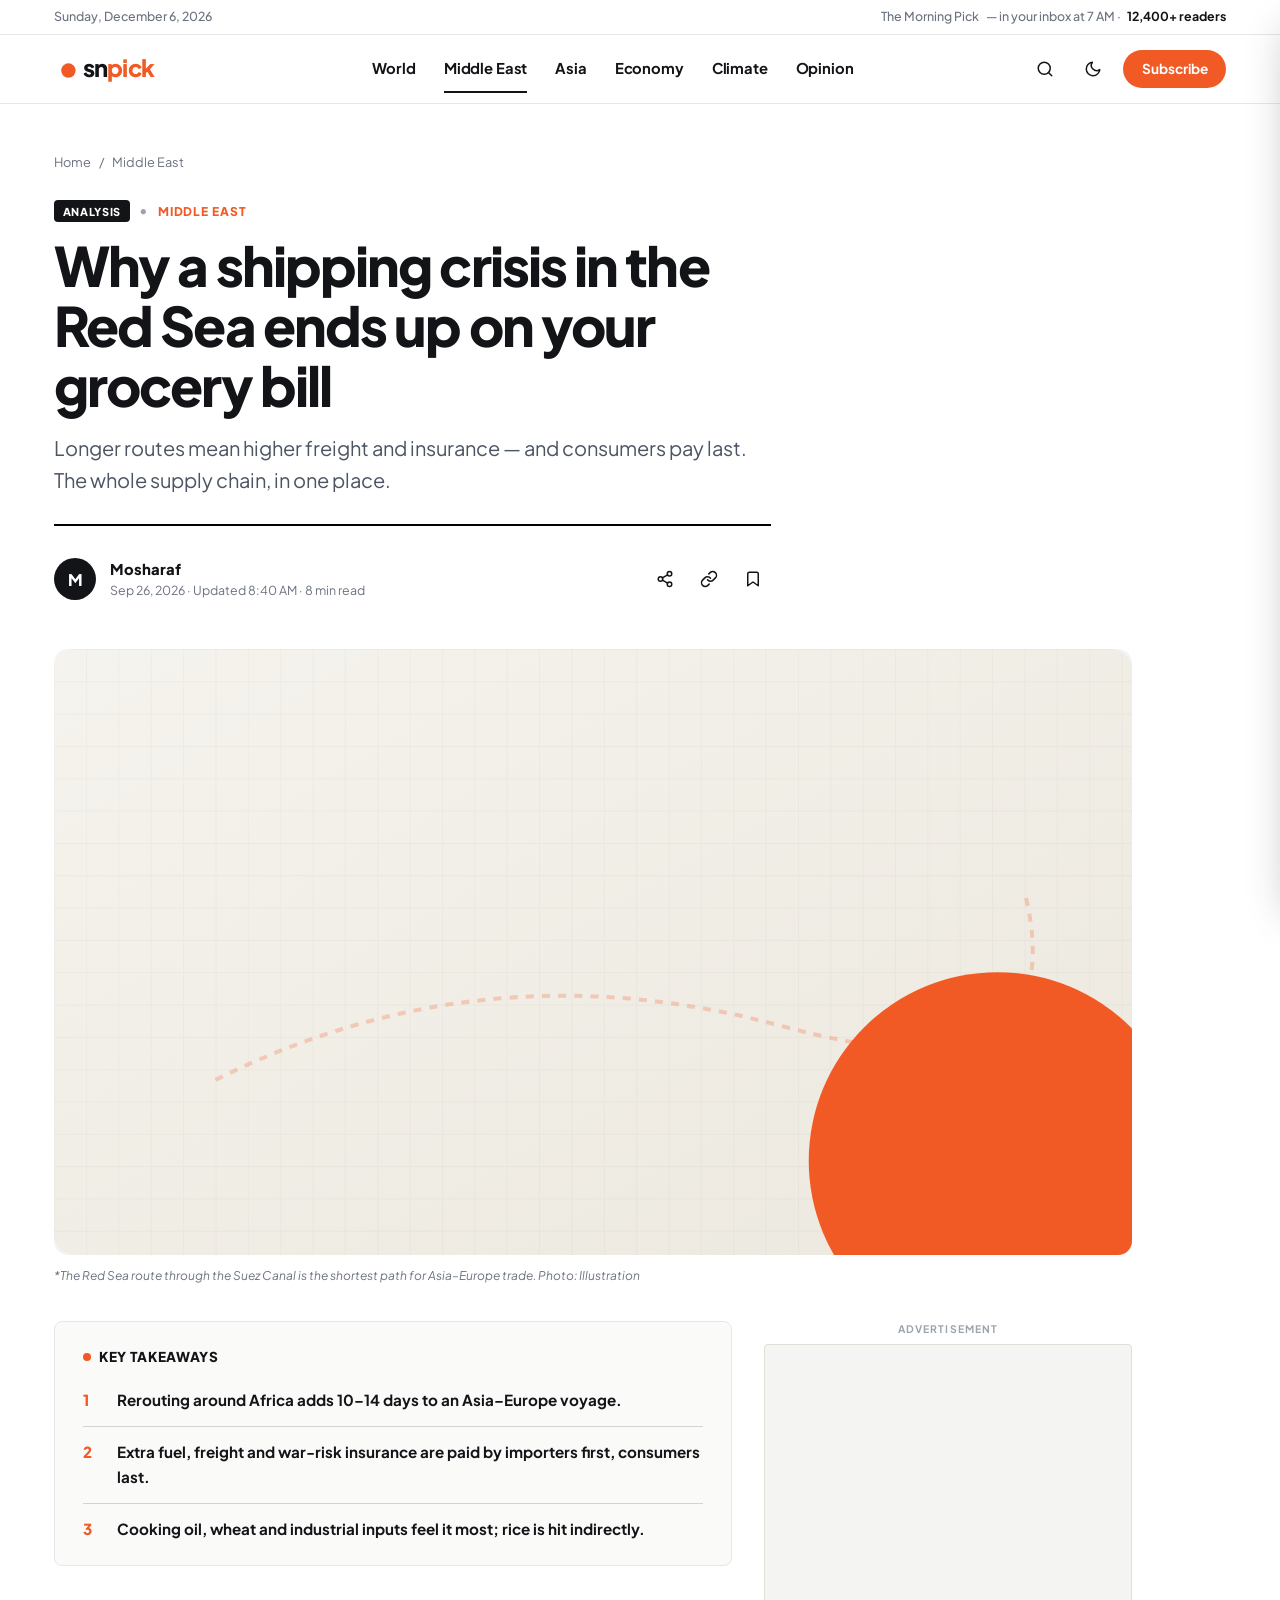
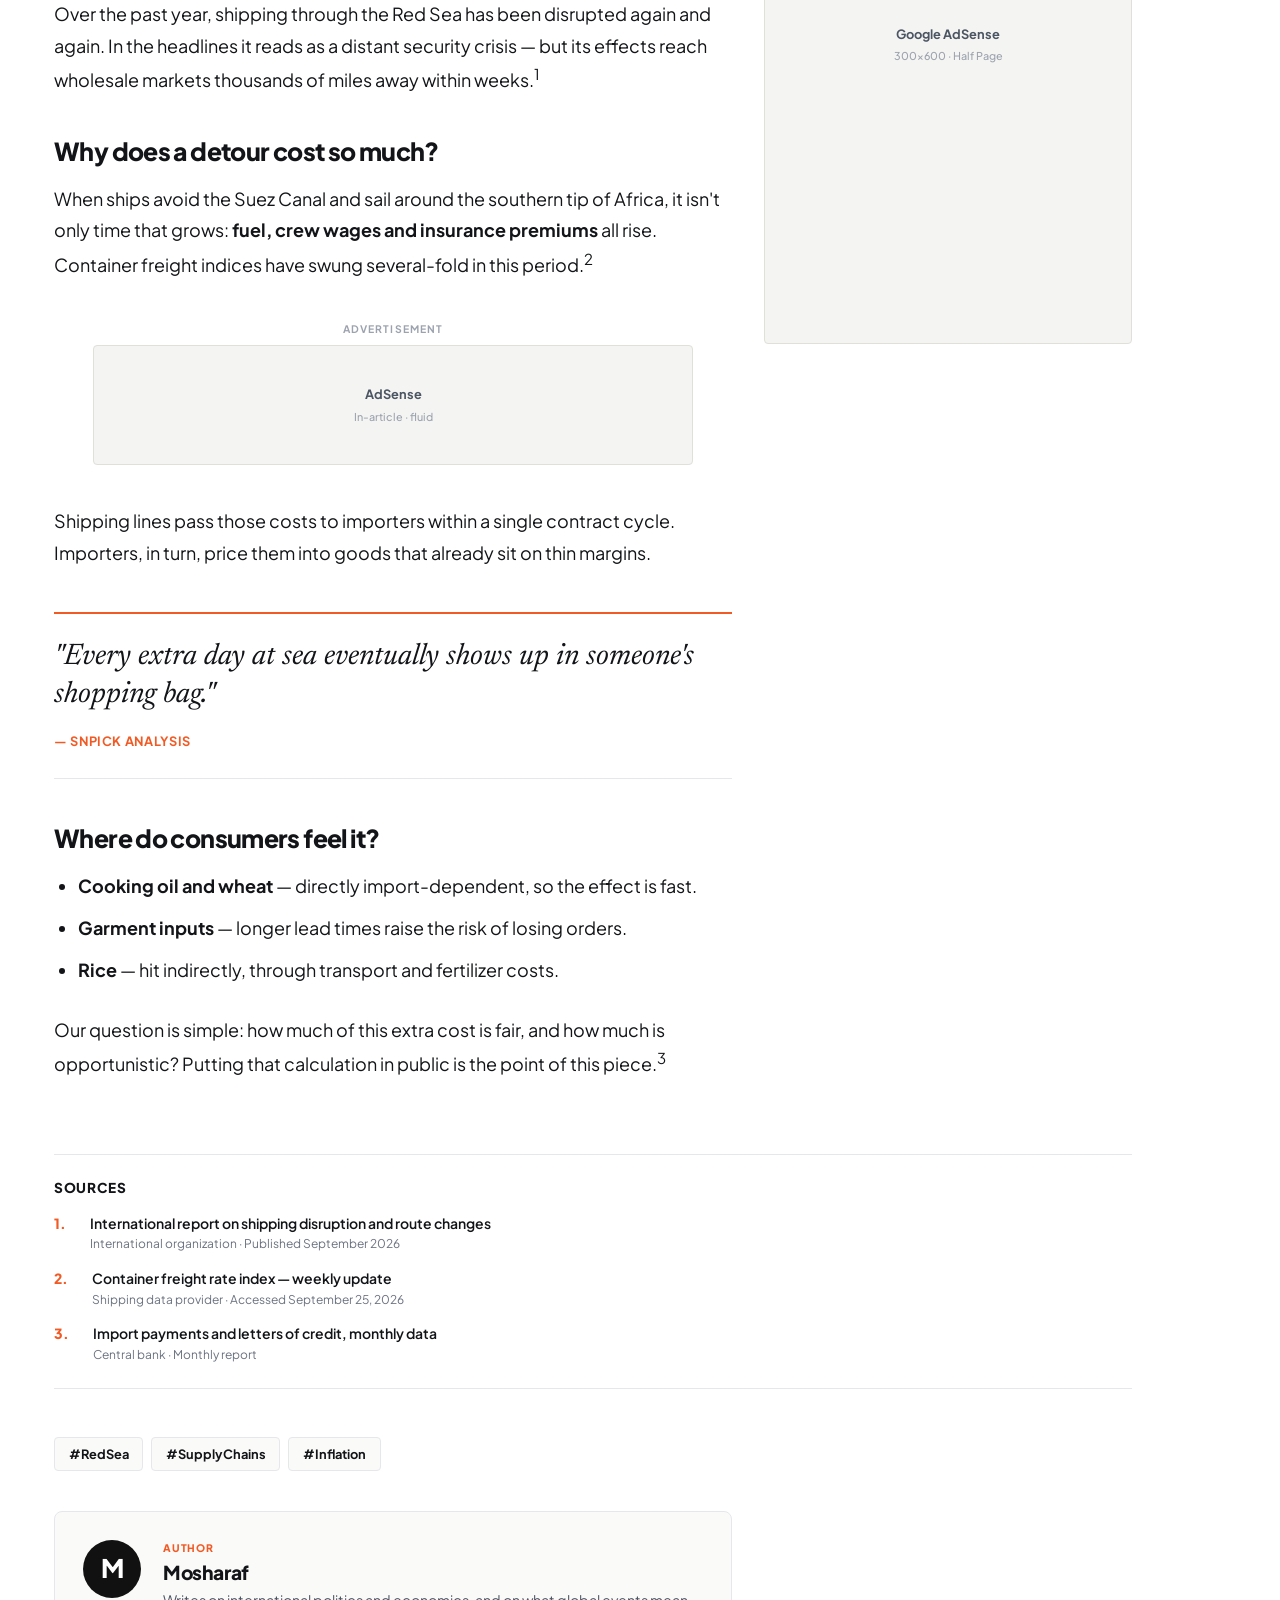
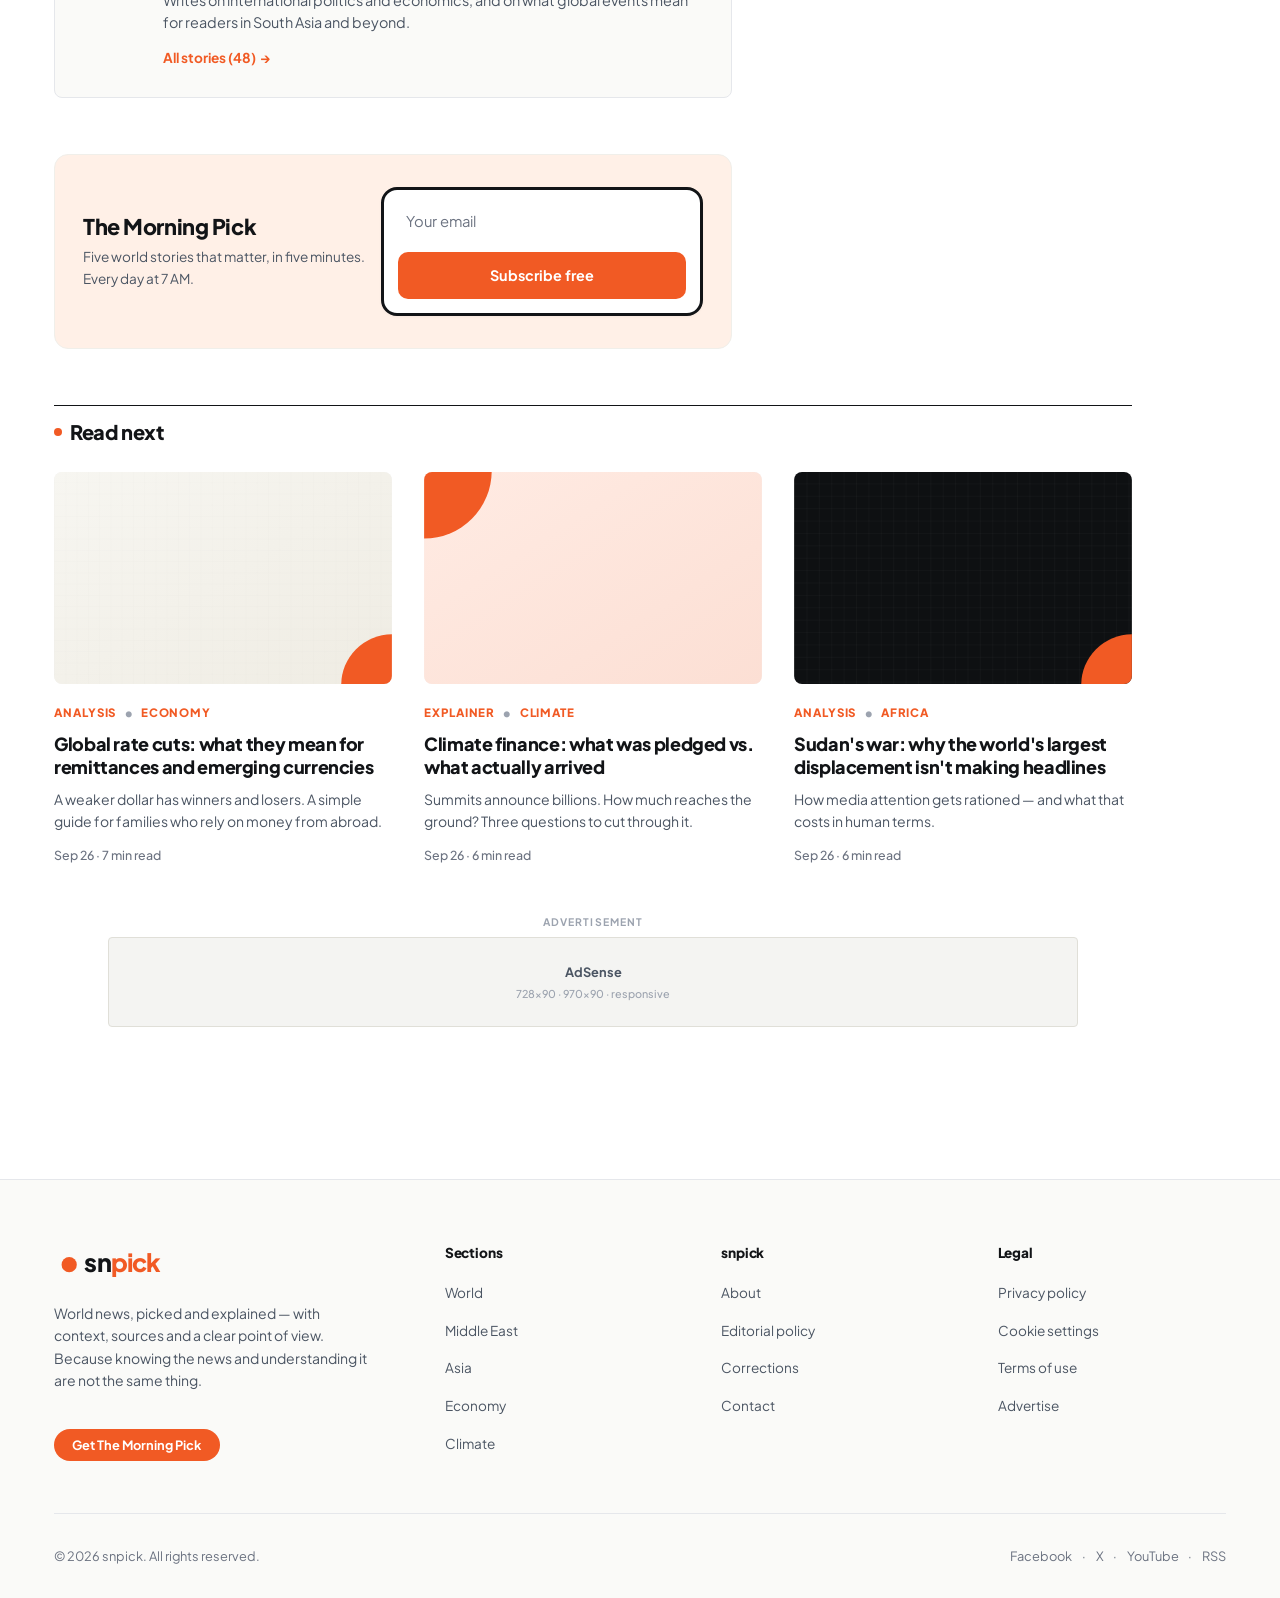
==== commit 2f600b7f: "Set max-width to 717px for headline, deck, author hr, and author bar" ====
--- a/article.html
+++ b/article.html
@@ -99,18 +99,18 @@
         </div>
 
         <!-- Headline & Deck -->
-        <h1 class="article-main-headline">
+        <h1 class="article-main-headline" style="max-width: 717px;">
           Why a shipping crisis in the Red Sea ends up on your grocery bill
         </h1>
-        <p class="article-deck">
+        <p class="article-deck" style="max-width: 717px;">
           Longer routes mean higher freight and insurance — and consumers pay last. The whole supply chain, in one place.
         </p>
 
         <!-- Horizontal Line Above Author Bar -->
-        <hr class="article-author-hr" style="border: none; border-top: 2px solid #000000; margin: 0 0 1rem 0; width: 100%;">
+        <hr class="article-author-hr" style="border: none; border-top: 2px solid #000000; margin: 0 0 1rem 0; width: 100%; max-width: 717px;">
 
         <!-- Author Byline & Article Utilities -->
-        <div class="article-author-bar" style="border-top: none; border-bottom: none;">
+        <div class="article-author-bar" style="border-top: none; border-bottom: none; max-width: 717px;">
           <div class="author-profile-info">
             <div class="author-avatar" aria-hidden="true">M</div>
             <div class="author-text">
--- a/css/components.css
+++ b/css/components.css
@@ -713,6 +713,7 @@
   line-height: 1.1;
   color: var(--text-primary);
   margin-bottom: 1rem;
+  max-width: 717px;
 }
 
 .article-deck {
@@ -720,6 +721,7 @@
   line-height: 1.6;
   color: var(--text-secondary);
   margin-bottom: 1.75rem;
+  max-width: 717px;
 }
 
 .article-author-hr {
@@ -727,6 +729,7 @@
   border-top: 2px solid #000000;
   margin: 0 0 1rem 0;
   width: 100%;
+  max-width: 717px;
 }
 
 .article-author-bar {
@@ -737,6 +740,7 @@
   border-top: none;
   border-bottom: none;
   margin-bottom: 2rem;
+  max-width: 717px;
 }
 
 .author-profile-info {
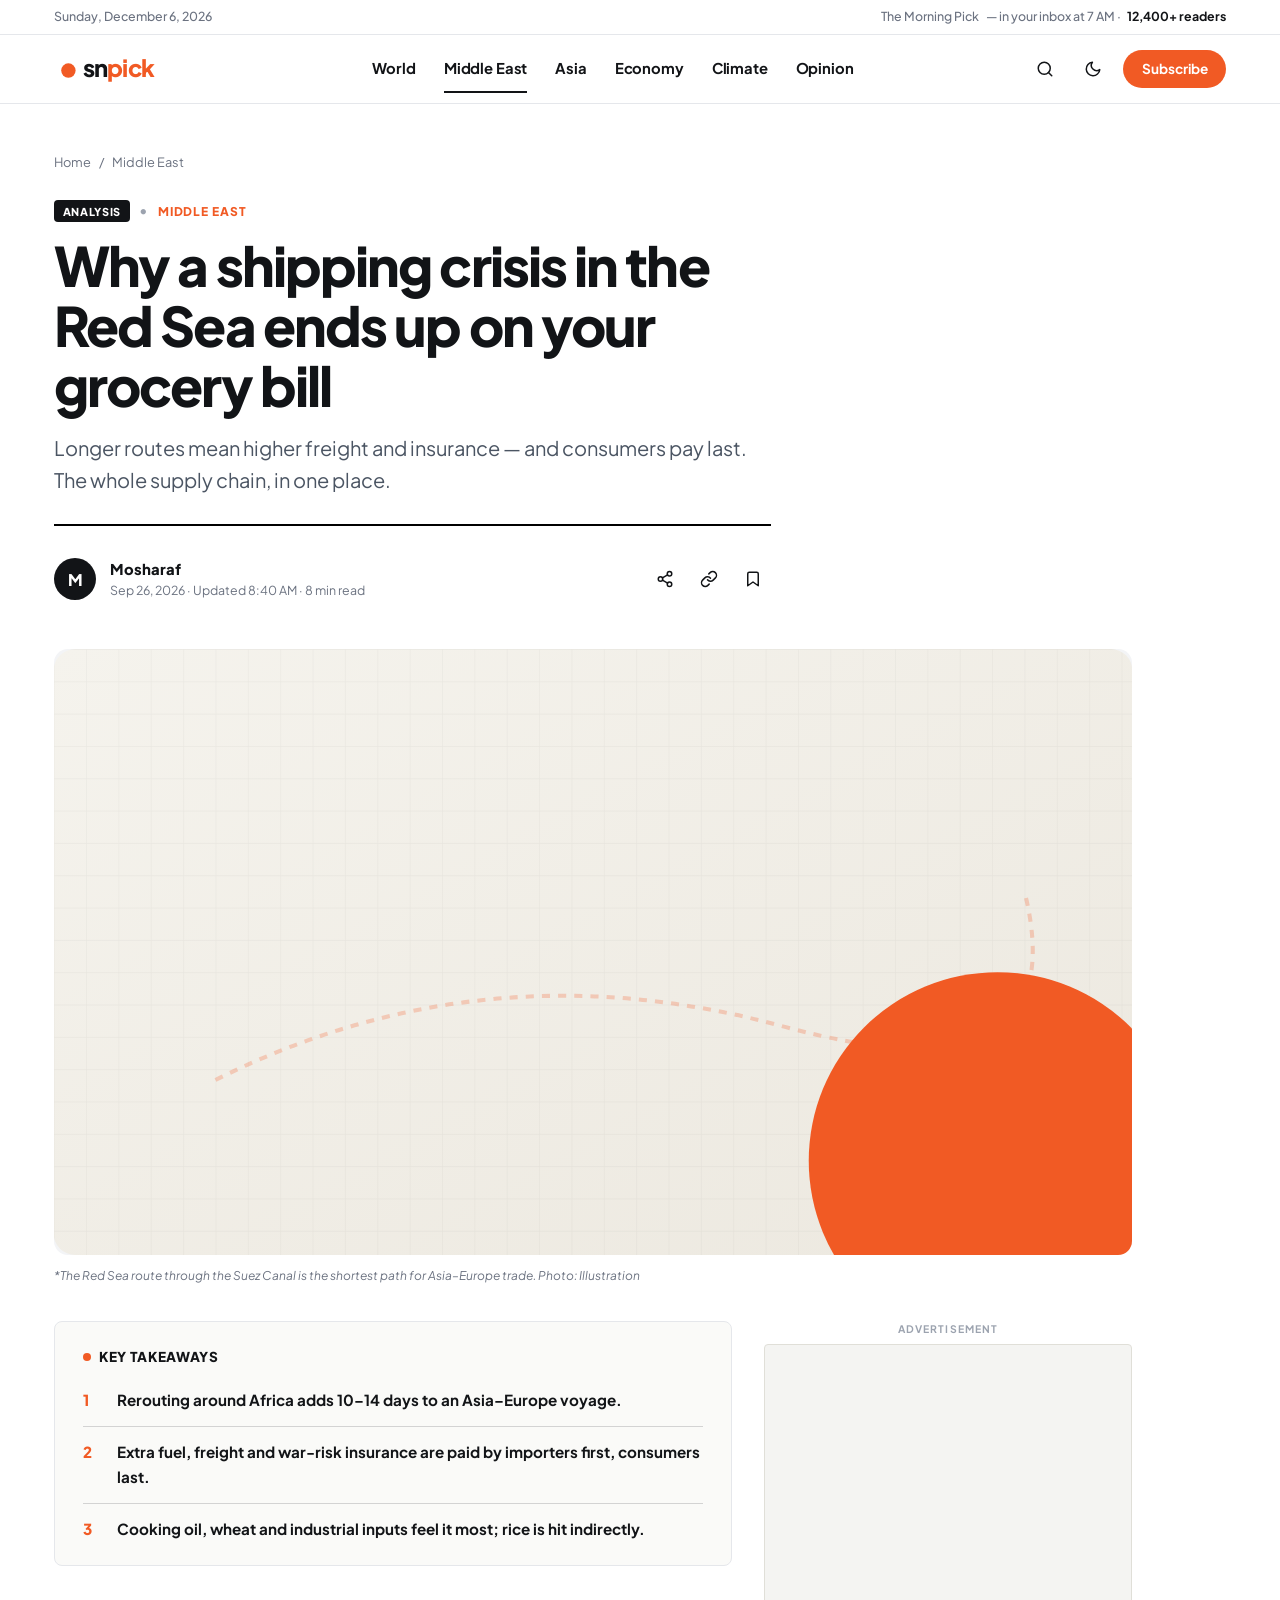
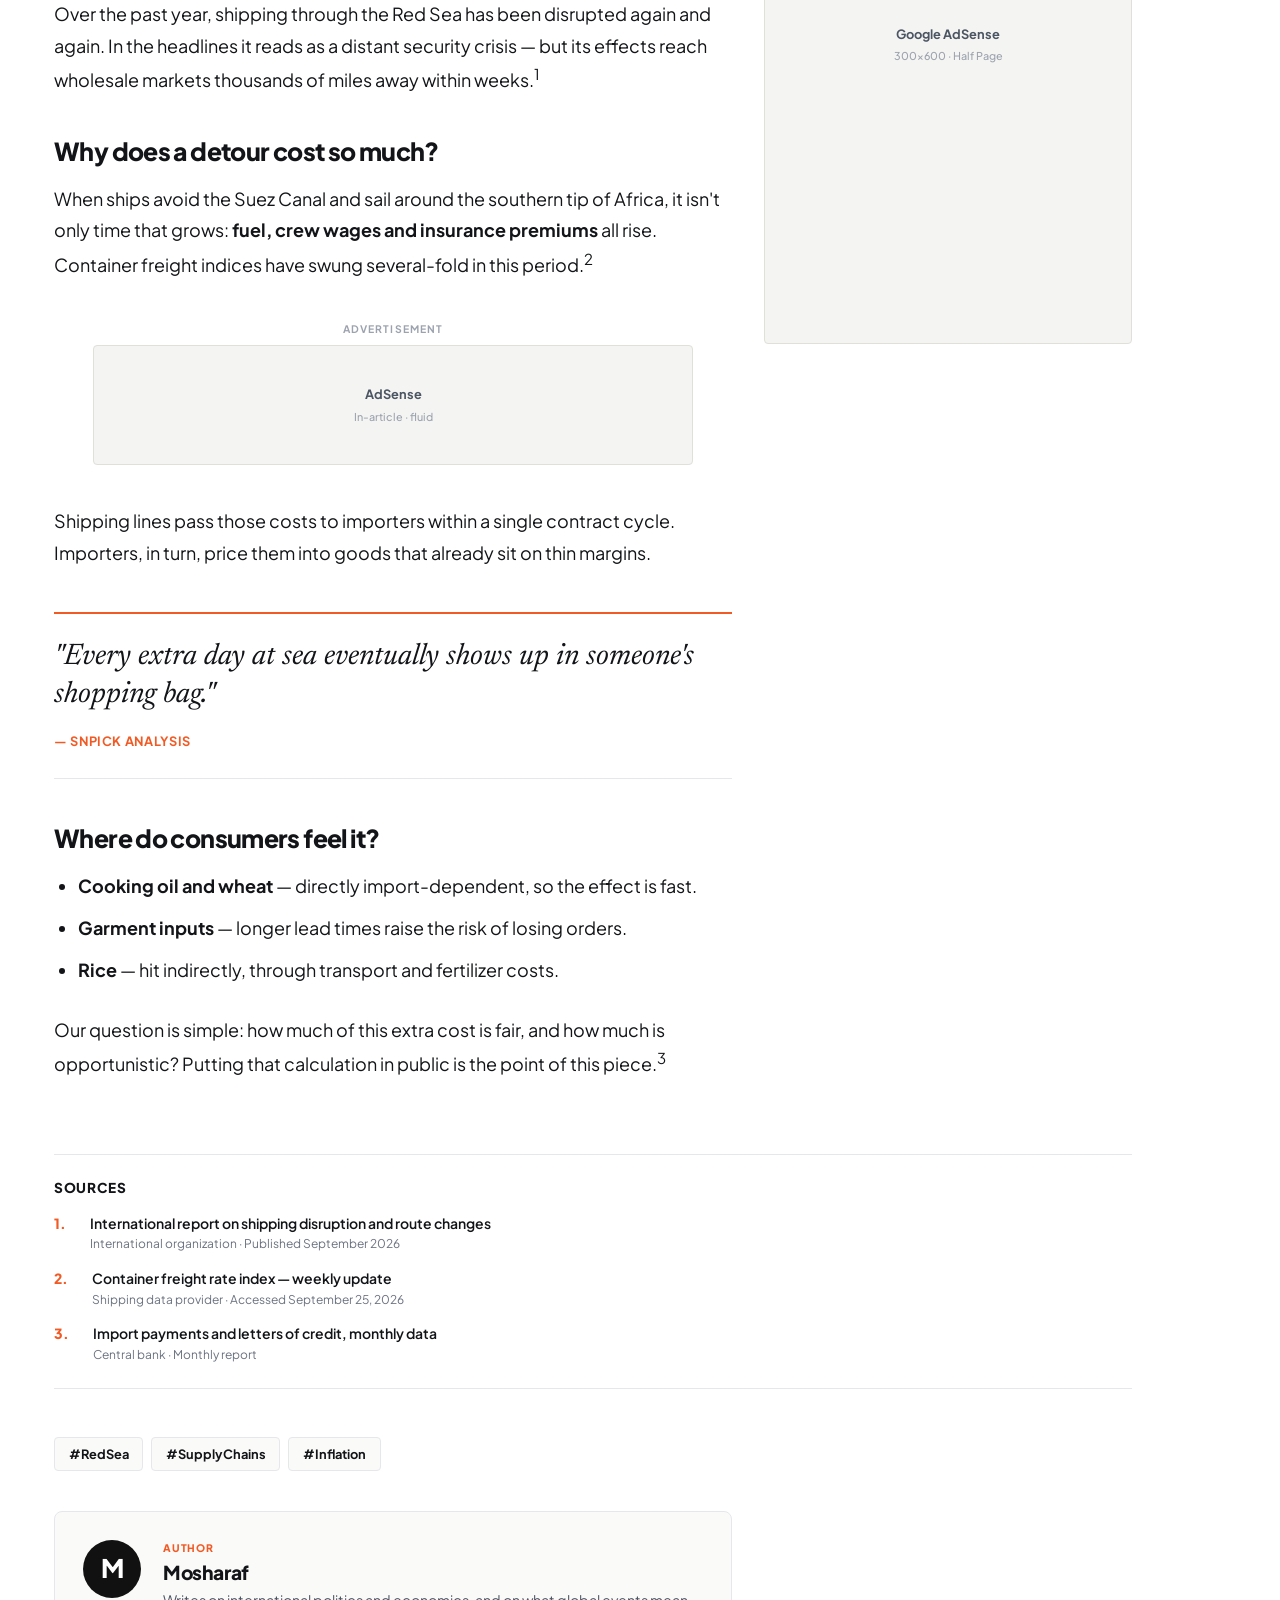
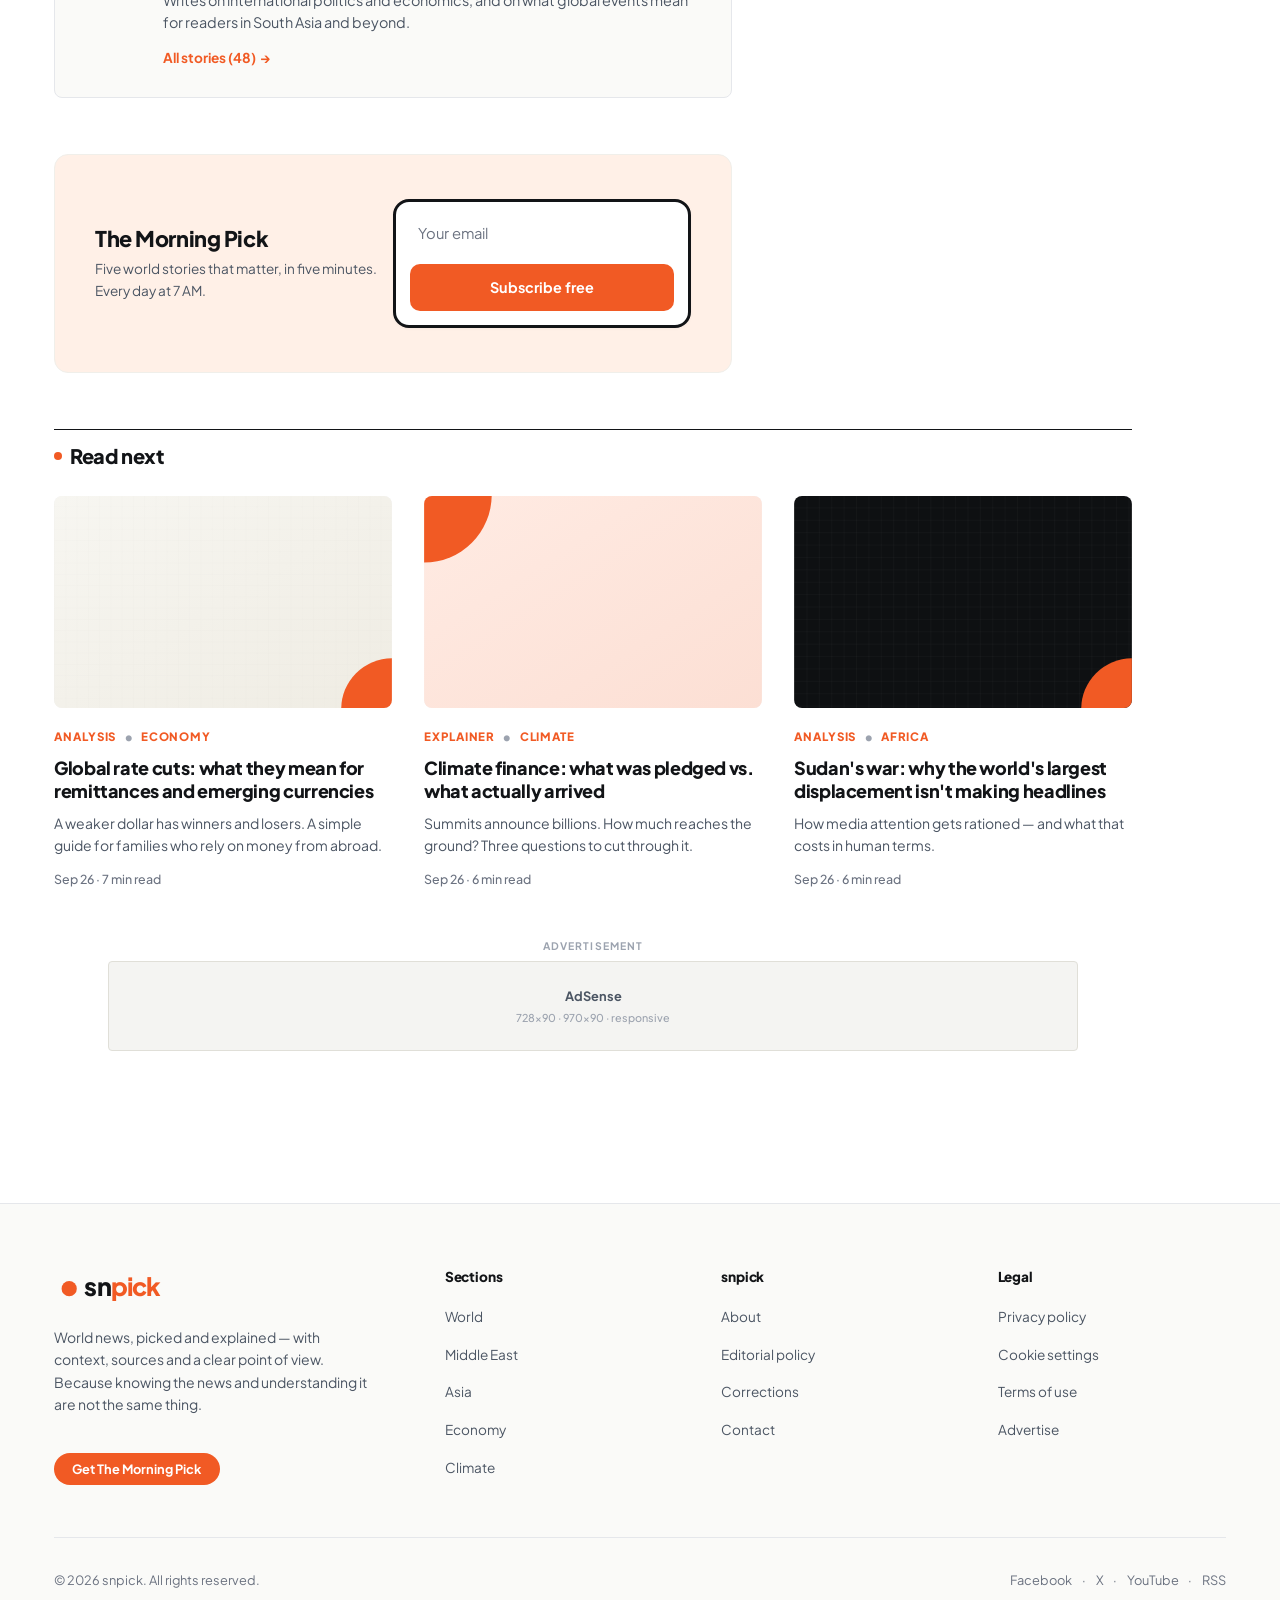
==== commit 7b25f5b5: "mobile responsive fix" ====
--- a/article.html
+++ b/article.html
@@ -99,18 +99,18 @@
         </div>
 
         <!-- Headline & Deck -->
-        <h1 class="article-main-headline" style="max-width: 717px;">
+        <h1 class="article-main-headline">
           Why a shipping crisis in the Red Sea ends up on your grocery bill
         </h1>
-        <p class="article-deck" style="max-width: 717px;">
+        <p class="article-deck">
           Longer routes mean higher freight and insurance — and consumers pay last. The whole supply chain, in one place.
         </p>
 
         <!-- Horizontal Line Above Author Bar -->
-        <hr class="article-author-hr" style="border: none; border-top: 2px solid #000000; margin: 0 0 1rem 0; width: 100%; max-width: 717px;">
+        <hr class="article-author-hr">
 
         <!-- Author Byline & Article Utilities -->
-        <div class="article-author-bar" style="border-top: none; border-bottom: none; max-width: 717px;">
+        <div class="article-author-bar">
           <div class="author-profile-info">
             <div class="author-avatar" aria-hidden="true">M</div>
             <div class="author-text">
@@ -149,7 +149,7 @@
         </div>
 
         <!-- Hero Featured Media Graphic -->
-        <figure class="article-featured-media" style="width: 1078px; max-width: 100%;">
+        <figure class="article-featured-media">
           <img src="assets/images/thumb-red-sea.svg" alt="Illustration showing the Red Sea shipping route detour around Africa" width="1078" height="606">
         </figure>
         <figcaption class="article-media-caption">
@@ -157,20 +157,20 @@
         </figcaption>
 
         <!-- Main Article Content & Side Ad Layout Grid -->
-        <div class="article-layout-grid" style="display: grid; grid-template-columns: 678px 1fr; gap: 2rem; max-width: 1078px; align-items: stretch; margin-bottom: 2.5rem;">
-          <div class="article-main-column" style="width: 678px; max-width: 100%; display: flex; flex-direction: column;">
+        <div class="article-layout-grid">
+          <div class="article-main-column">
             <!-- Key Takeaways Callout Box -->
-            <aside class="takeaways-callout" style="width: 678px; max-width: 100%; margin-bottom: 2rem;" aria-label="Key takeaways">
+            <aside class="takeaways-callout" aria-label="Key takeaways">
               <div class="takeaways-title">
                 <span class="orange-dot"></span>
                 <span>Key takeaways</span>
               </div>
               <ol class="takeaways-list">
-                <li class="takeaways-item" style="border-bottom: 1px solid lightgray; padding-bottom: 0.85rem;">
+                <li class="takeaways-item">
                   <span class="takeaways-num">1</span>
                   <span><strong>Rerouting around Africa adds 10–14 days to an Asia–Europe voyage.</strong></span>
                 </li>
-                <li class="takeaways-item" style="border-bottom: 1px solid lightgray; padding-bottom: 0.85rem;">
+                <li class="takeaways-item">
                   <span class="takeaways-num">2</span>
                   <span><strong>Extra fuel, freight and war-risk insurance are paid by importers first, consumers last.</strong></span>
                 </li>
@@ -182,7 +182,7 @@
             </aside>
 
             <!-- Article Rich Body Text -->
-            <div class="article-body-content" style="width: 678px; max-width: 100%;">
+            <div class="article-body-content">
               <p>
                 Over the past year, shipping through the Red Sea has been disrupted again and again. In the headlines it reads as a distant security crisis — but its effects reach wholesale markets thousands of miles away within weeks.<sup>1</sup>
               </p>
@@ -229,7 +229,7 @@
           </div>
 
           <!-- Google AdSense Ad Slot -->
-          <div class="ad-slot-container article-side-ad takeaways-side-ad" style="flex: 1; min-width: 280px; margin: 0; display: flex; flex-direction: column; align-self: start;" aria-label="Advertisement">
+          <div class="ad-slot-container article-side-ad takeaways-side-ad" aria-label="Advertisement">
             <span class="ad-label">Advertisement</span>
             <div class="ad-slot-box" style="width: 100%; height: 600px; display: flex; flex-direction: column; align-items: center; justify-content: center;">
               <span class="ad-network">Google AdSense</span>
@@ -274,7 +274,7 @@
         </div>
 
         <!-- Author Biography Card -->
-        <section class="author-bio-card" style="width: 678px; max-width: 100%;" aria-label="About the author">
+        <section class="author-bio-card" aria-label="About the author">
           <div class="author-bio-avatar" aria-hidden="true">M</div>
           <div>
             <span class="author-bio-badge">AUTHOR</span>
@@ -290,9 +290,9 @@
         </section>
 
         <!-- Embedded Compact Newsletter Box -->
-        <section class="newsletter-banner" style="width: 678px; max-width: 100%; margin: 2.5rem 0; padding: 2rem 1.75rem;" aria-labelledby="articleNewsletterTitle">
-          <div class="newsletter-grid" style="grid-template-columns: 290px 1fr; gap: 0.5rem;">
-            <div style="width: 290px;">
+        <section class="newsletter-banner" aria-labelledby="articleNewsletterTitle">
+          <div class="newsletter-grid">
+            <div class="newsletter-info-col">
               <h3 id="articleNewsletterTitle" style="font-size: 1.35rem; font-weight: 800; margin-bottom: 0.35rem;">
                 The Morning Pick
               </h3>
--- a/css/base.css
+++ b/css/base.css
@@ -14,6 +14,8 @@
   font-size: 16px;
   scroll-behavior: smooth;
   -webkit-text-size-adjust: 100%;
+  overflow-x: hidden;
+  overflow-x: clip;
 }
 
 body {
@@ -27,10 +29,17 @@
   min-height: 100vh;
   display: flex;
   flex-direction: column;
+  width: 100%;
+  max-width: 100%;
+  overflow-x: hidden;
+  overflow-x: clip;
 }
 
 main {
   flex: 1 0 auto;
+  width: 100%;
+  max-width: 100%;
+  overflow-x: clip;
 }
 
 /* Accessibility: Skip Navigation Link */
@@ -117,8 +126,25 @@
   color: var(--brand-orange);
 }
 
+p,
+h1,
+h2,
+h3,
+h4,
+h5,
+h6,
+span,
+a,
+blockquote,
+figcaption {
+  overflow-wrap: break-word;
+}
+
 img,
-svg {
+svg,
+video,
+canvas,
+iframe {
   display: block;
   max-width: 100%;
   height: auto;
--- a/css/components.css
+++ b/css/components.css
@@ -160,6 +160,10 @@
   display: flex;
   align-items: center;
   gap: 1.5rem;
+  width: 100%;
+  max-width: 100%;
+  min-width: 0;
+  box-sizing: border-box;
 }
 
 .today-summary-badge {
@@ -189,6 +193,9 @@
   list-style: none;
   overflow-x: auto;
   scrollbar-width: none;
+  min-width: 0;
+  max-width: 100%;
+  flex: 1;
 }
 
 .today-summary-items::-webkit-scrollbar {
@@ -219,6 +226,10 @@
   justify-content: center;
   margin: 1.5rem 0;
   text-align: center;
+  width: 100%;
+  max-width: 100%;
+  min-width: 0;
+  box-sizing: border-box;
 }
 
 .ad-label {
@@ -243,6 +254,8 @@
   font-weight: 500;
   position: relative;
   overflow: hidden;
+  max-width: 100%;
+  box-sizing: border-box;
   transition: opacity var(--transition-fast);
 }
 
@@ -812,7 +825,7 @@
 .article-layout-grid,
 .takeaways-ad-row {
   display: grid;
-  grid-template-columns: 678px 1fr;
+  grid-template-columns: minmax(0, 678px) minmax(0, 1fr);
   align-items: stretch;
   gap: 2rem;
   margin-bottom: 2.5rem;
@@ -821,15 +834,17 @@
 }
 
 .article-main-column {
-  width: 678px;
-  max-width: 100%;
+  width: 100%;
+  max-width: 678px;
+  min-width: 0;
   display: flex;
   flex-direction: column;
 }
 
 .takeaways-callout {
-  width: 678px;
-  max-width: 100%;
+  width: 100%;
+  max-width: 678px;
+  min-width: 0;
   flex-shrink: 0;
   background-color: var(--bg-surface);
   border: 1px solid var(--border-light);
@@ -841,7 +856,8 @@
 .article-side-ad,
 .takeaways-side-ad {
   flex: 1;
-  min-width: 280px;
+  min-width: 0;
+  max-width: 100%;
   margin: 0;
   display: flex;
   flex-direction: column;
@@ -893,8 +909,9 @@
 
 /* Rich Story Typography */
 .article-body-content {
-  width: 678px;
-  max-width: 100%;
+  width: 100%;
+  max-width: 678px;
+  min-width: 0;
   font-size: 1.125rem;
   line-height: 1.75;
   color: var(--text-primary);
@@ -1041,17 +1058,19 @@
   border-radius: var(--radius-md);
   margin-bottom: 3.5rem;
   background-color: var(--bg-surface);
-  width: 678px;
-  max-width: 100%;
+  width: 100%;
+  max-width: 678px;
+  min-width: 0;
 }
 
 .article-reading-container .newsletter-banner {
-  width: 678px;
-  max-width: 100%;
+  width: 100%;
+  max-width: 678px;
+  min-width: 0;
 }
 
 .article-reading-container .newsletter-grid {
-  grid-template-columns: 290px 1fr;
+  grid-template-columns: minmax(0, 290px) minmax(0, 1fr);
   gap: 0.5rem;
 }
 
@@ -1249,8 +1268,10 @@
 .pagination-container {
   display: flex;
   align-items: center;
+  flex-wrap: wrap;
   gap: 0.5rem;
   margin-top: 2rem;
+  max-width: 100%;
 }
 
 .page-num-btn {
--- a/css/responsive.css
+++ b/css/responsive.css
@@ -1,6 +1,17 @@
 /* ==========================================================================
    snpick Responsive Styles & Mobile Drawer
+   Eliminates all horizontal (X-axis) scroll across all viewports
    ========================================================================== */
+
+/* --------------------------------------------------------------------------
+   Global Horizontal Overflow Prevention
+   -------------------------------------------------------------------------- */
+html,
+body {
+  max-width: 100%;
+  overflow-x: hidden;
+  overflow-x: clip;
+}
 
 /* --------------------------------------------------------------------------
    Mobile Drawer Overlay & Menu
@@ -13,6 +24,7 @@
   z-index: 1000;
   opacity: 0;
   pointer-events: none;
+  overflow-x: hidden;
   transition: opacity var(--transition-base);
 }
 
@@ -35,12 +47,18 @@
   flex-direction: column;
   padding: 1.5rem;
   transform: translateX(100%);
-  transition: transform var(--transition-base);
+  visibility: hidden;
+  pointer-events: none;
+  overflow-x: hidden;
   overflow-y: auto;
+  transition: transform var(--transition-base), visibility 0s ease var(--transition-base);
 }
 
 .mobile-drawer.active {
   transform: translateX(0);
+  visibility: visible;
+  pointer-events: auto;
+  transition: transform var(--transition-base), visibility 0s ease 0s;
 }
 
 .mobile-drawer-header {
@@ -107,39 +125,53 @@
 }
 
 /* --------------------------------------------------------------------------
-   Desktop & Tablet Breakpoints
+   Desktop & Tablet Breakpoints (max-width: 1024px)
    -------------------------------------------------------------------------- */
 @media (max-width: 1024px) {
   .article-layout-grid,
   .takeaways-ad-row {
-    grid-template-columns: 1fr;
+    grid-template-columns: 1fr !important;
     flex-direction: column;
     gap: 1.5rem;
+    width: 100% !important;
+    max-width: 100% !important;
   }
 
   .article-main-column {
-    width: 100%;
+    width: 100% !important;
+    max-width: 100% !important;
+    min-width: 0 !important;
   }
 
   .takeaways-callout {
-    width: 100%;
+    width: 100% !important;
+    max-width: 100% !important;
+    min-width: 0 !important;
   }
 
   .article-body-content {
-    width: 100%;
+    width: 100% !important;
+    max-width: 100% !important;
+    min-width: 0 !important;
   }
 
   .author-bio-card {
     width: 100% !important;
+    max-width: 100% !important;
+    min-width: 0 !important;
   }
 
   .newsletter-banner {
     width: 100% !important;
+    max-width: 100% !important;
+    min-width: 0 !important;
   }
 
   .article-side-ad,
   .takeaways-side-ad {
     width: 100% !important;
+    max-width: 100% !important;
+    min-width: 0 !important;
     height: auto !important;
   }
 
@@ -147,6 +179,7 @@
   .takeaways-side-ad .ad-slot-box {
     min-height: 250px;
     height: 250px !important;
+    max-width: 100% !important;
   }
 
   .lead-section-grid {
@@ -196,6 +229,17 @@
 @media (max-width: 860px) {
   .article-reading-container {
     margin-left: 0;
+    max-width: 100%;
+    width: 100%;
+  }
+
+  .top-ticker-inner {
+    flex-direction: column;
+    align-items: flex-start;
+    height: auto;
+    padding-top: 0.35rem;
+    padding-bottom: 0.35rem;
+    gap: 0.25rem;
   }
 
   .header-nav {
@@ -208,86 +252,14 @@
     justify-content: center;
   }
 
-  .cards-grid-3 {
-    grid-template-columns: repeat(2, minmax(0, 1fr));
-    gap: 1.5rem;
-  }
-
-  .work-steps-grid {
-    grid-template-columns: 1fr;
-    gap: 2rem;
-  }
-
-  .newsletter-grid {
-    grid-template-columns: 1fr;
-    gap: 1.75rem;
-  }
-
-  .article-reading-container .newsletter-grid {
-    height: auto !important;
-    grid-template-columns: 1fr !important;
-  }
-
-  .article-reading-container .newsletter-grid > div:first-child {
-    width: 100% !important;
-  }
-
-  .footer-top-grid {
-    grid-template-columns: 1fr 1fr;
-    gap: 2rem;
-  }
-
-  .footer-brand-col {
-    grid-column: span 2;
-  }
-}
-
-/* --------------------------------------------------------------------------
-   Mobile Phone Breakpoints (max-width: 640px)
-   -------------------------------------------------------------------------- */
-@media (max-width: 640px) {
-  .top-ticker-bar {
-    display: none;
-  }
-
-  .cards-grid-3 {
-    grid-template-columns: 1fr;
-  }
-
-  .opinion-card {
-    grid-template-columns: 1fr;
-    gap: 1rem;
-  }
-
-  .feed-article-row {
-    grid-template-columns: 1fr;
-    gap: 1rem;
-  }
-
-  .author-bio-card {
-    grid-template-columns: 1fr;
-    text-align: left;
-  }
-
-  .footer-top-grid {
-    grid-template-columns: 1fr;
-    gap: 2rem;
-  }
-
-  .footer-brand-col {
-    grid-column: span 1;
-  }
-
-  .footer-bottom-bar {
-    flex-direction: column;
-    gap: 1rem;
-    align-items: flex-start;
-  }
-
   .today-summary-bar {
     flex-direction: column;
     align-items: flex-start;
     gap: 0.75rem;
+    width: 100%;
+    max-width: 100%;
+    min-width: 0;
+    overflow-x: hidden;
   }
 
   .today-summary-badge {
@@ -298,12 +270,165 @@
     width: 100%;
   }
 
+  .today-summary-items {
+    width: 100%;
+    max-width: 100%;
+    min-width: 0;
+    flex-direction: column;
+    align-items: flex-start;
+    gap: 0.65rem;
+    overflow-x: hidden;
+  }
+
+  .today-item {
+    white-space: normal;
+    word-break: break-word;
+    width: 100%;
+    max-width: 100%;
+  }
+
+  .filter-pills-bar {
+    width: 100%;
+    max-width: 100%;
+    flex-wrap: wrap;
+    overflow-x: hidden;
+    gap: 0.5rem;
+    padding-bottom: 0.75rem;
+  }
+
+  .pagination-container {
+    flex-wrap: wrap;
+    gap: 0.5rem;
+    max-width: 100%;
+  }
+
+  .cards-grid-3 {
+    grid-template-columns: repeat(2, minmax(0, 1fr));
+    gap: 1.5rem;
+    width: 100%;
+    max-width: 100%;
+  }
+
+  .work-steps-grid {
+    grid-template-columns: 1fr;
+    gap: 2rem;
+    width: 100%;
+    max-width: 100%;
+  }
+
+  .newsletter-grid,
+  .article-reading-container .newsletter-grid {
+    grid-template-columns: 1fr !important;
+    gap: 1.75rem;
+    width: 100% !important;
+    max-width: 100% !important;
+  }
+
+  .newsletter-grid > div:first-child,
+  .article-reading-container .newsletter-grid > div:first-child {
+    width: 100% !important;
+    max-width: 100% !important;
+  }
+
+  .footer-top-grid {
+    grid-template-columns: 1fr 1fr;
+    gap: 2rem;
+  }
+
+  .footer-brand-col {
+    grid-column: span 2;
+  }
+}
+
+/* --------------------------------------------------------------------------
+   Mobile Phone Breakpoints (max-width: 640px)
+   -------------------------------------------------------------------------- */
+@media (max-width: 640px) {
+  .container {
+    padding-left: 1.25rem;
+    padding-right: 1.25rem;
+  }
+
+  .top-ticker-bar {
+    display: none;
+  }
+
+  .cards-grid-3 {
+    grid-template-columns: 1fr;
+    width: 100%;
+    max-width: 100%;
+  }
+
+  .opinion-grid {
+    grid-template-columns: 1fr;
+    gap: 2rem;
+    width: 100%;
+    max-width: 100%;
+  }
+
+  .opinion-card {
+    grid-template-columns: 1fr;
+    gap: 1rem;
+    width: 100%;
+    max-width: 100%;
+  }
+
+  .opinion-thumb {
+    width: 100%;
+    max-width: 100%;
+  }
+
+  .feed-article-row {
+    grid-template-columns: 1fr;
+    gap: 1rem;
+    width: 100%;
+    max-width: 100%;
+    min-width: 0;
+  }
+
+  .feed-article-thumb {
+    width: 100%;
+    max-width: 100%;
+  }
+
+  .feed-articles-list {
+    width: 100%;
+    max-width: 100%;
+    min-width: 0;
+  }
+
+  .author-bio-card {
+    grid-template-columns: 1fr;
+    text-align: left;
+    width: 100% !important;
+    max-width: 100% !important;
+  }
+
+  .footer-top-grid {
+    grid-template-columns: 1fr;
+    gap: 2rem;
+    width: 100%;
+    max-width: 100%;
+  }
+
+  .footer-brand-col {
+    grid-column: span 1;
+  }
+
+  .footer-bottom-bar {
+    flex-direction: column;
+    gap: 1rem;
+    align-items: flex-start;
+  }
+
   .btn-subscribe-header {
     display: none;
   }
 
   .newsletter-banner {
     padding: 2rem 1.25rem;
+    width: 100%;
+    max-width: 100%;
   }
 
   .newsletter-input-group {
@@ -311,6 +436,14 @@
     border-radius: 16px;
     padding: 0.85rem;
     gap: 0.75rem;
+    width: 100%;
+    max-width: 100%;
+    box-sizing: border-box;
+  }
+
+  .newsletter-input {
+    width: 100%;
+    min-width: 0;
   }
 
   .btn-newsletter-submit {
@@ -324,3 +457,28 @@
     gap: 0.5rem;
   }
 }
+
+/* --------------------------------------------------------------------------
+   Small Mobile Phone Breakpoints (max-width: 480px)
+   -------------------------------------------------------------------------- */
+@media (max-width: 480px) {
+  .container {
+    padding-left: 1rem;
+    padding-right: 1rem;
+  }
+
+  .page-num-btn {
+    width: 32px;
+    height: 32px;
+    font-size: 0.8rem;
+  }
+
+  .btn-next-page {
+    padding: 0.4rem 0.85rem;
+    font-size: 0.8rem;
+  }
+
+  .newsletter-banner {
+    padding: 1.5rem 1rem;
+  }
+}
